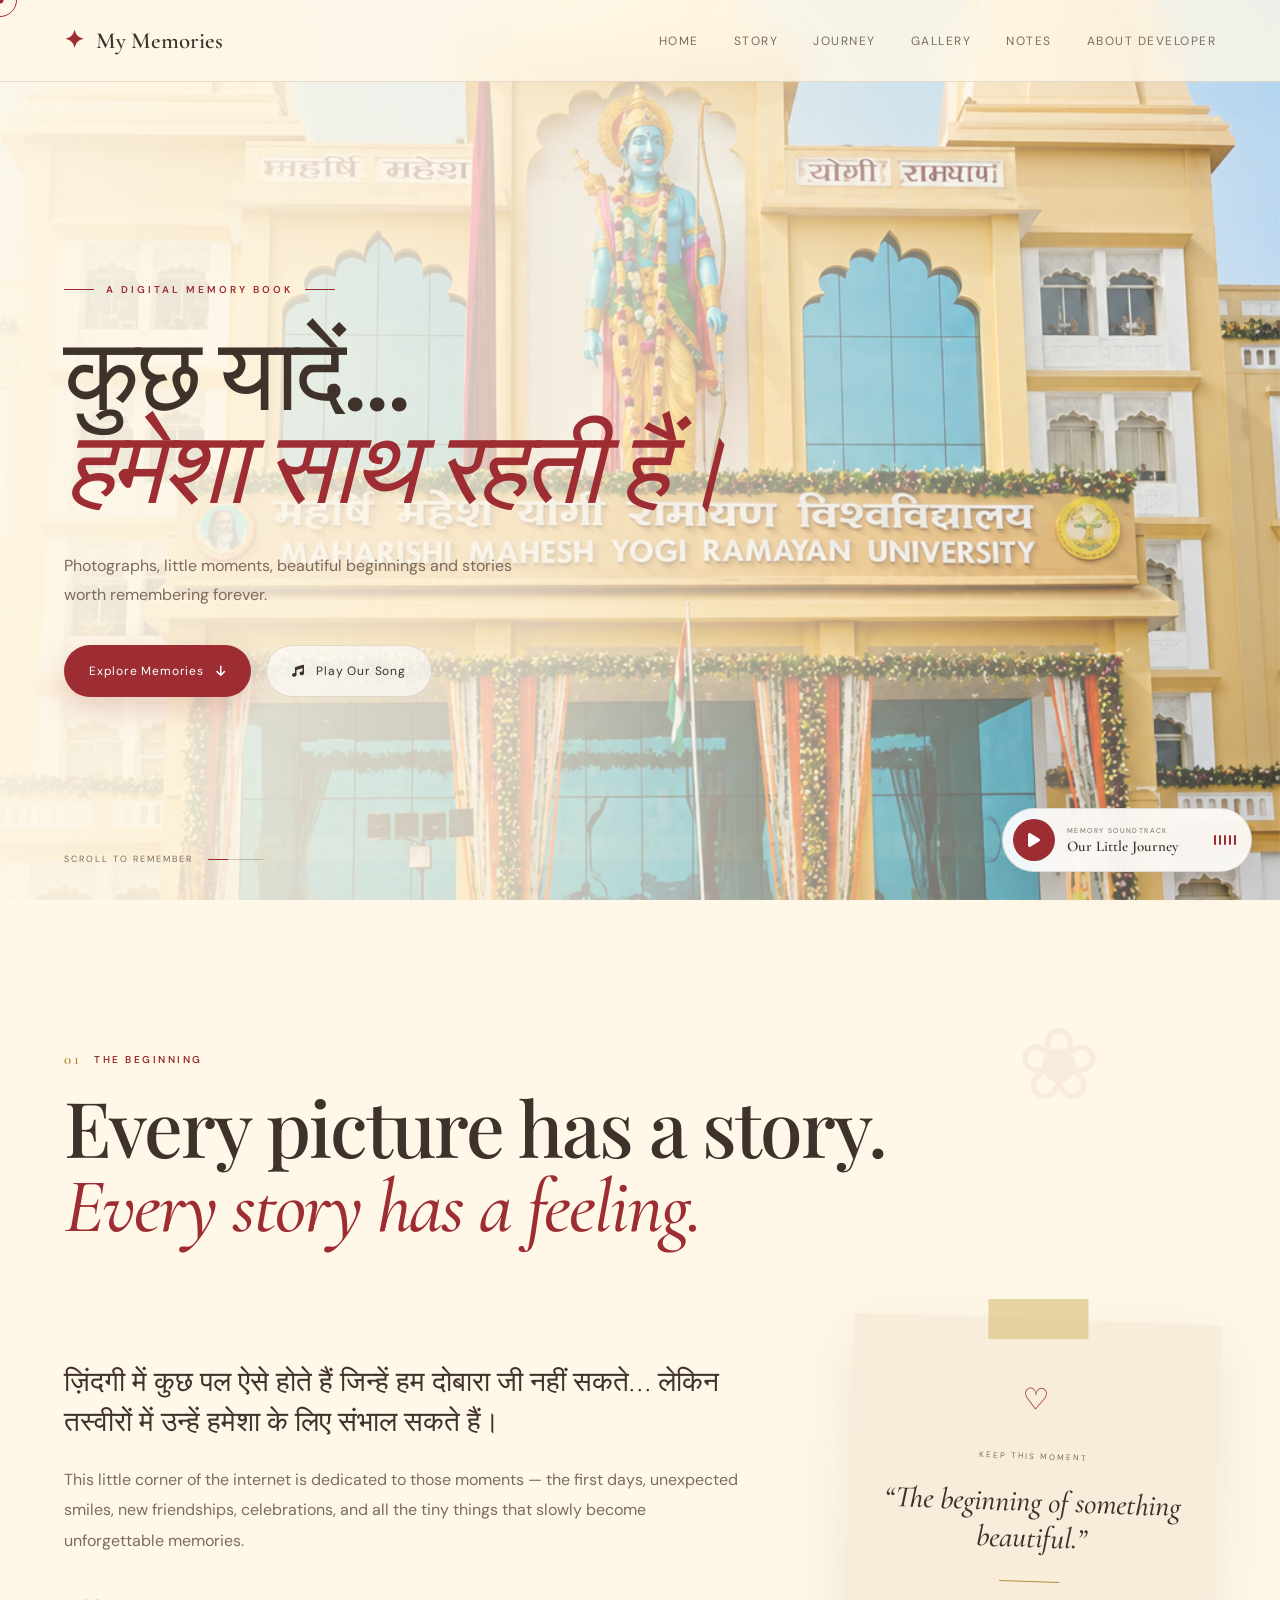
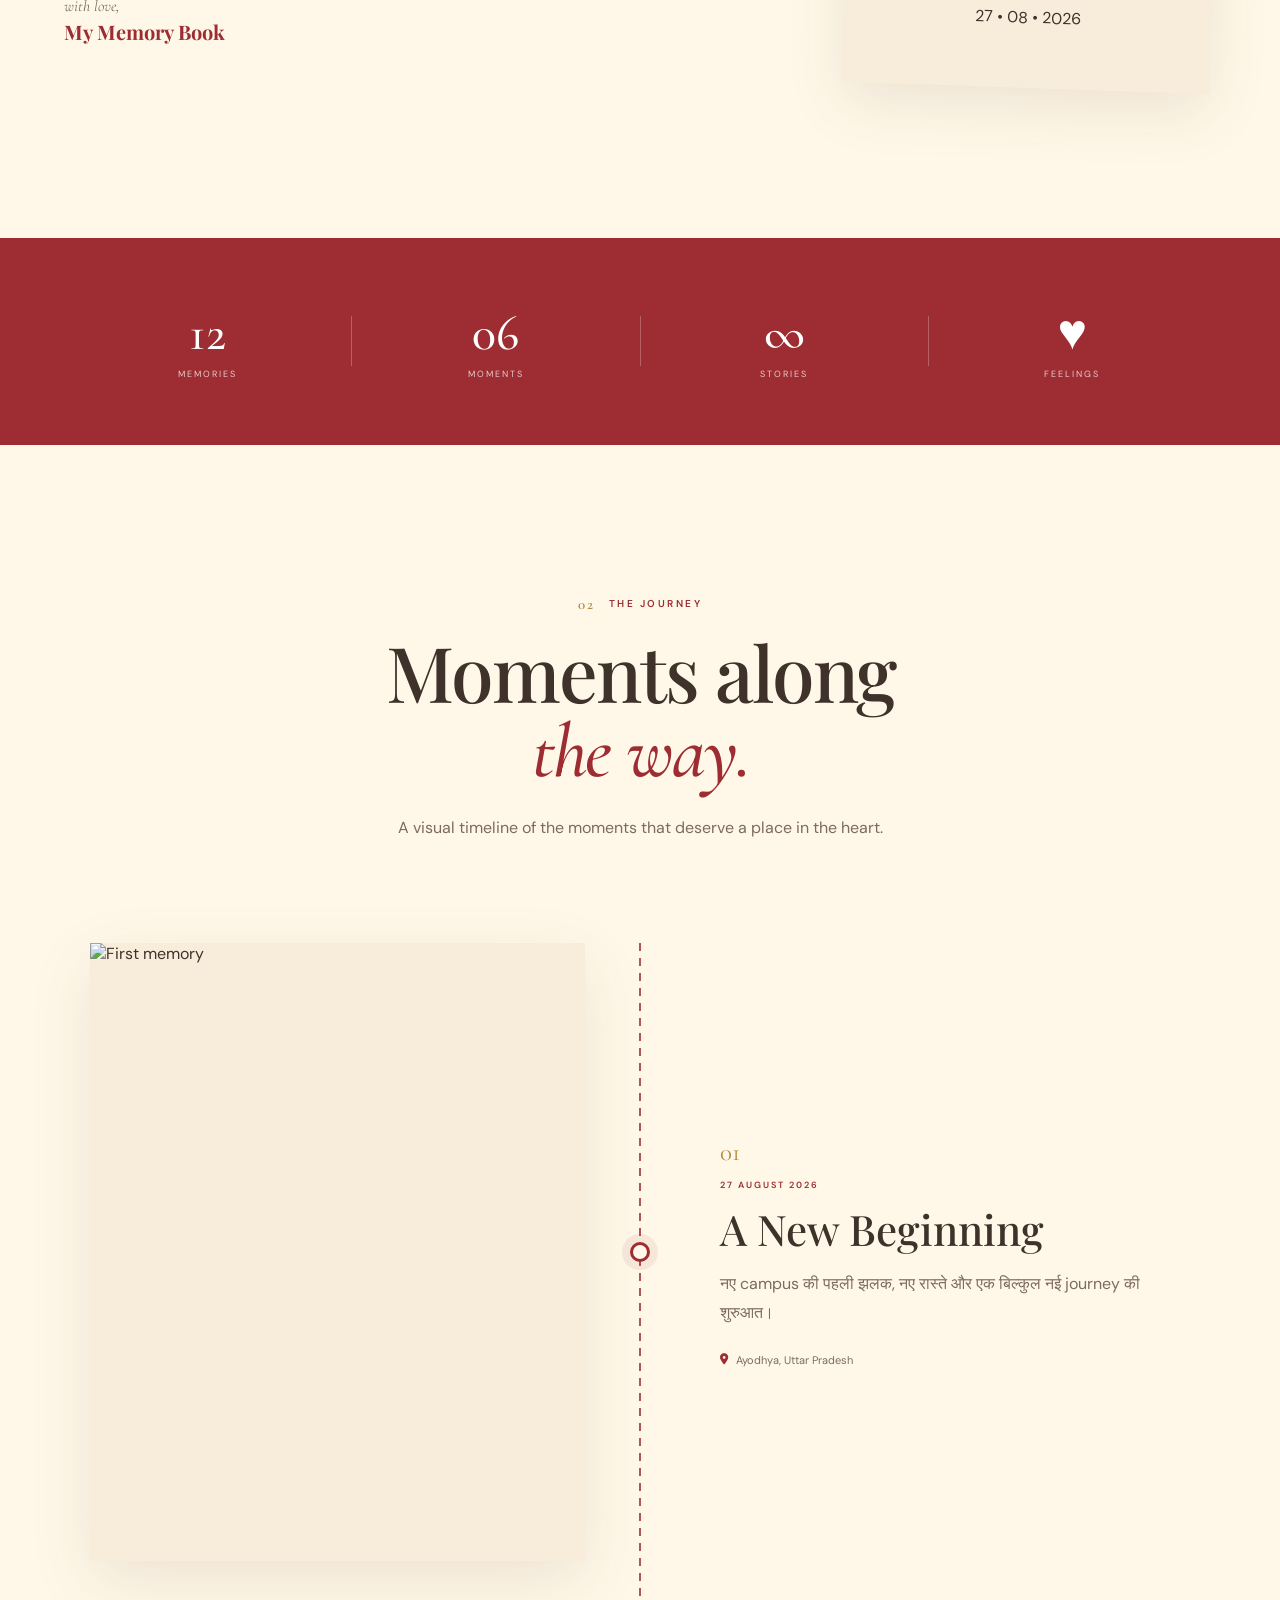
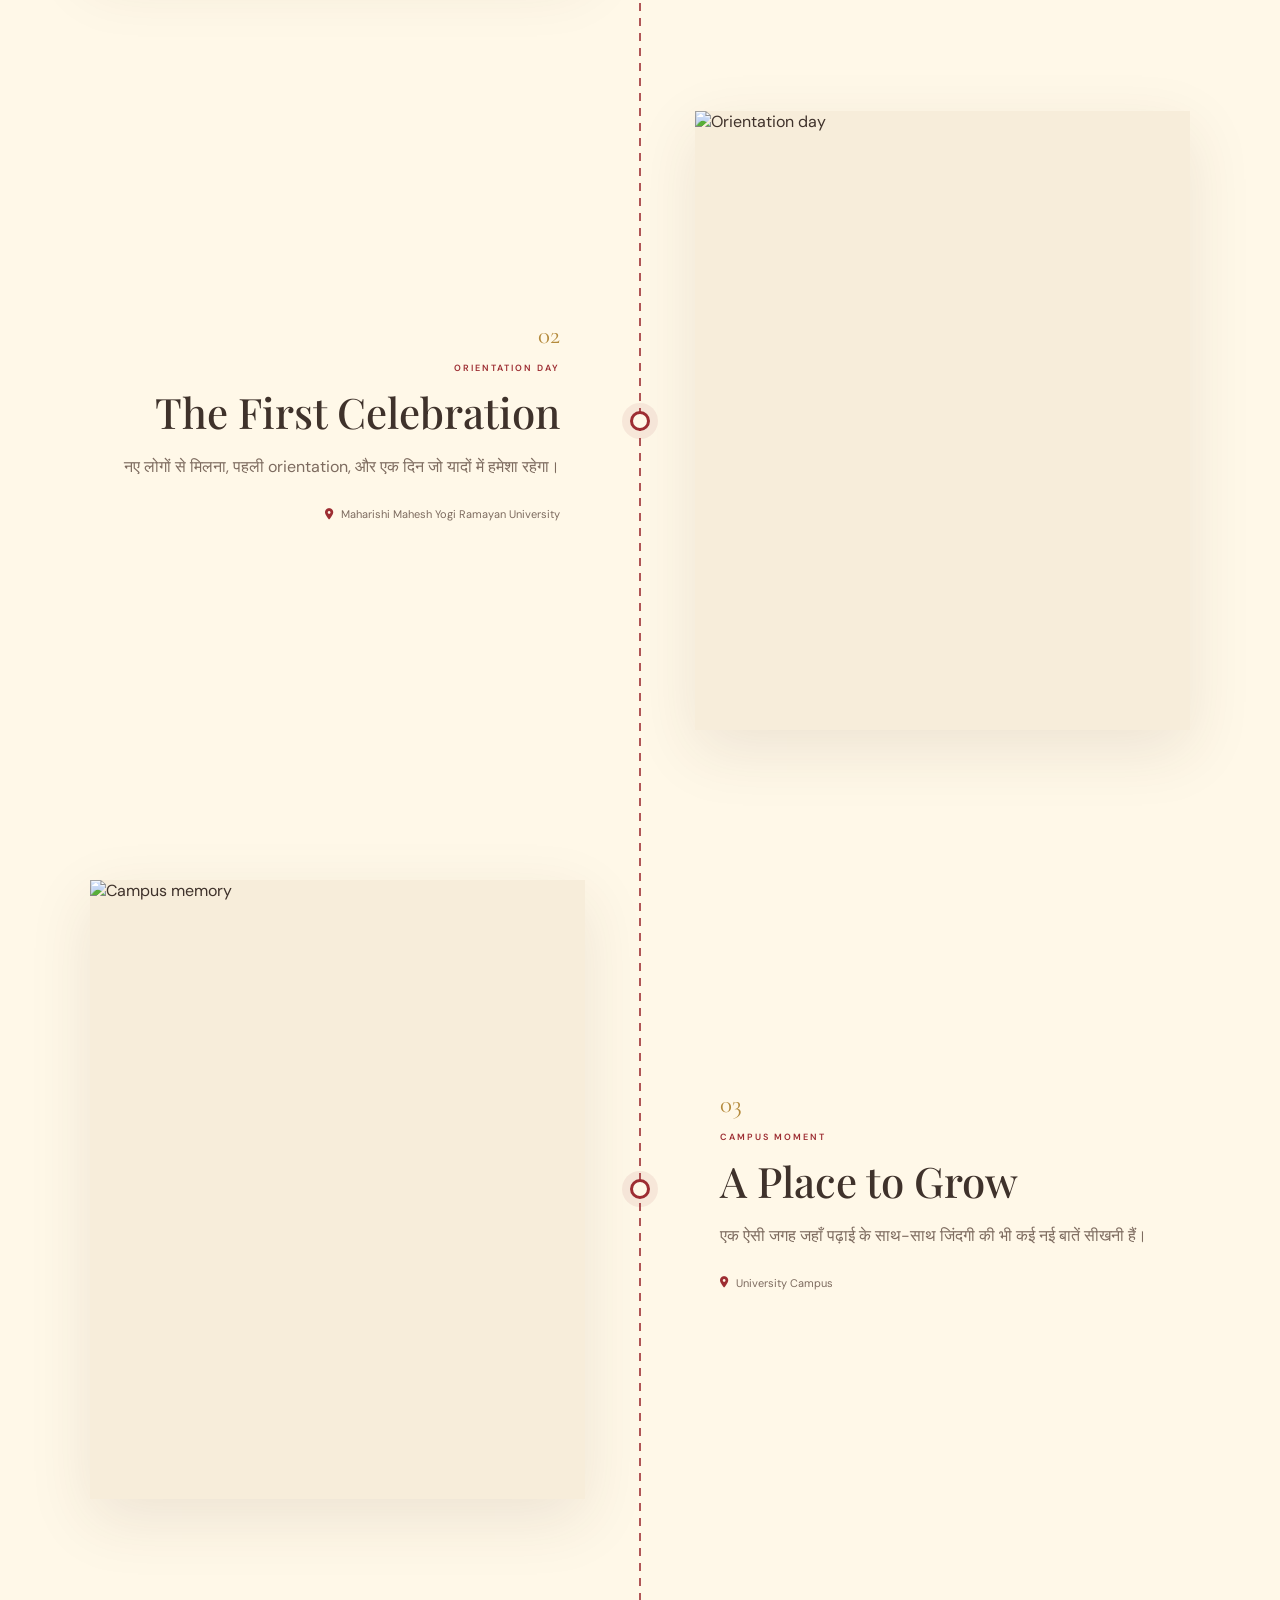
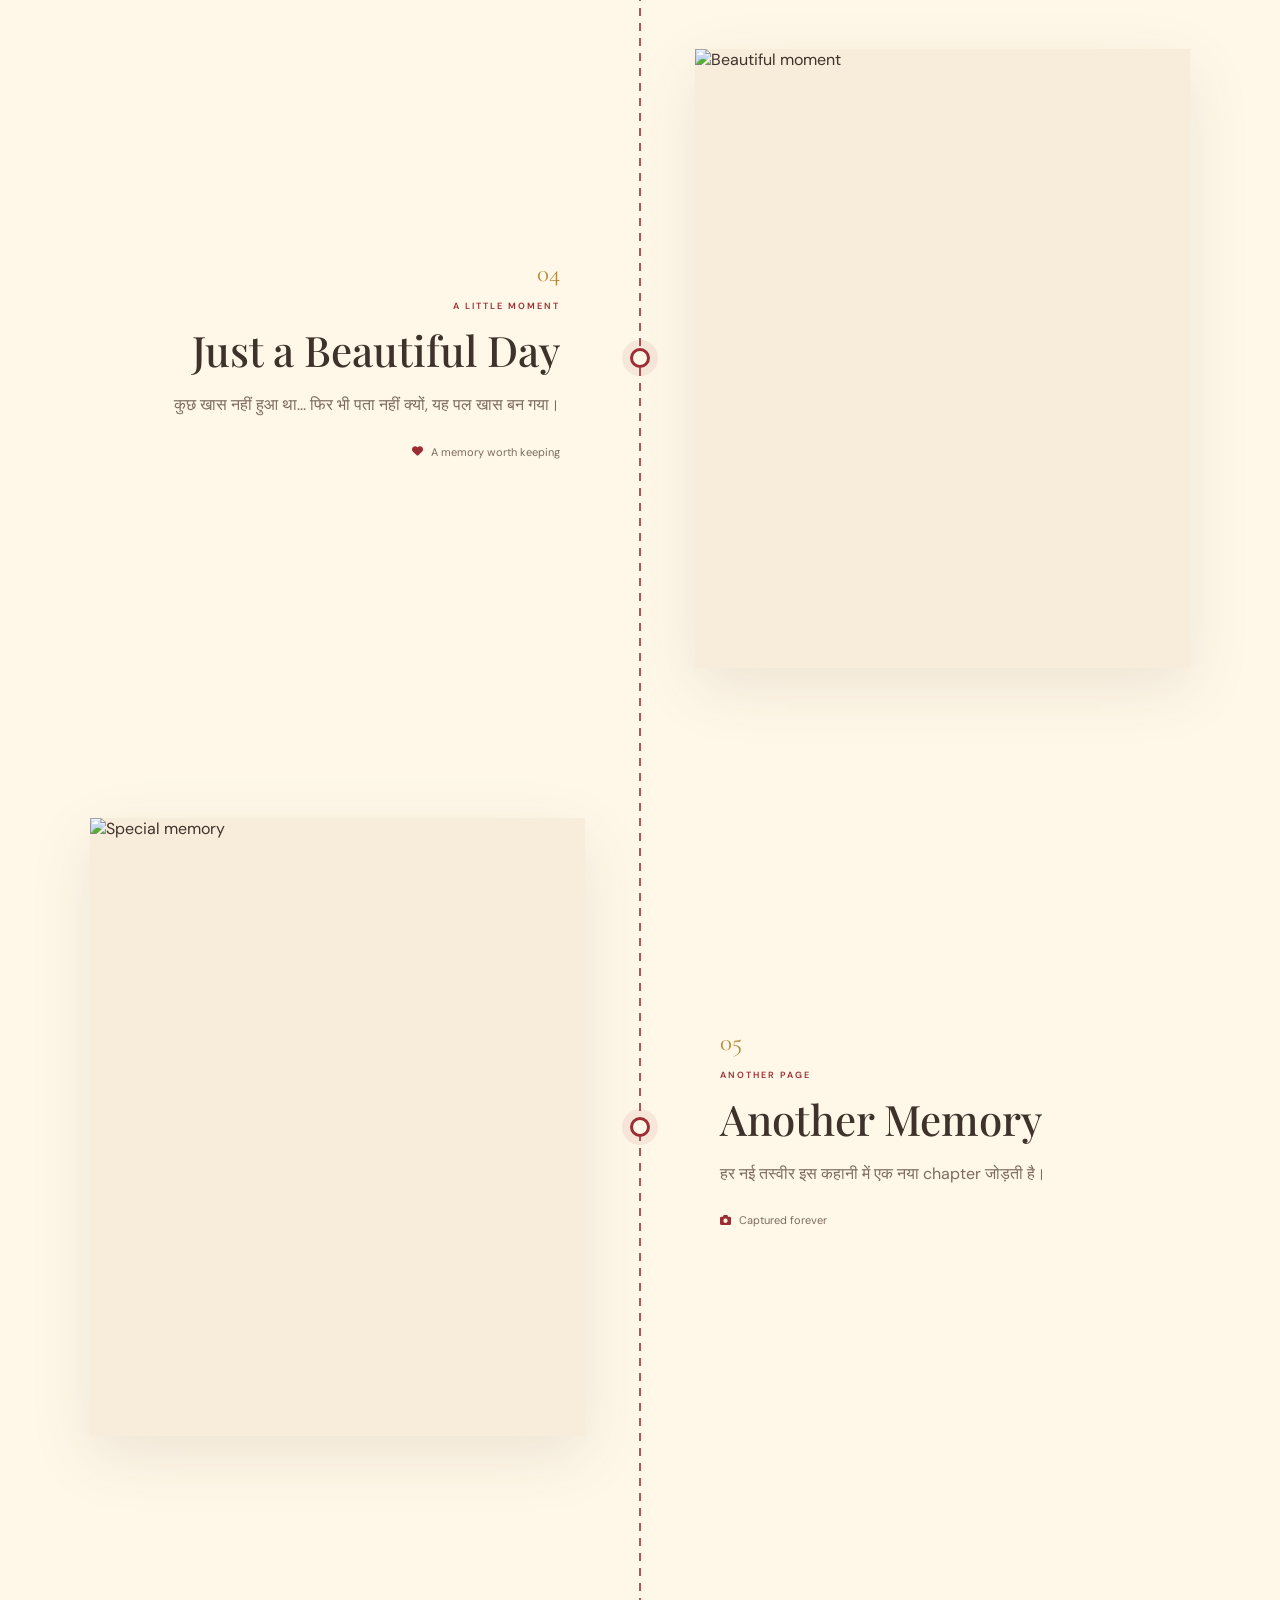
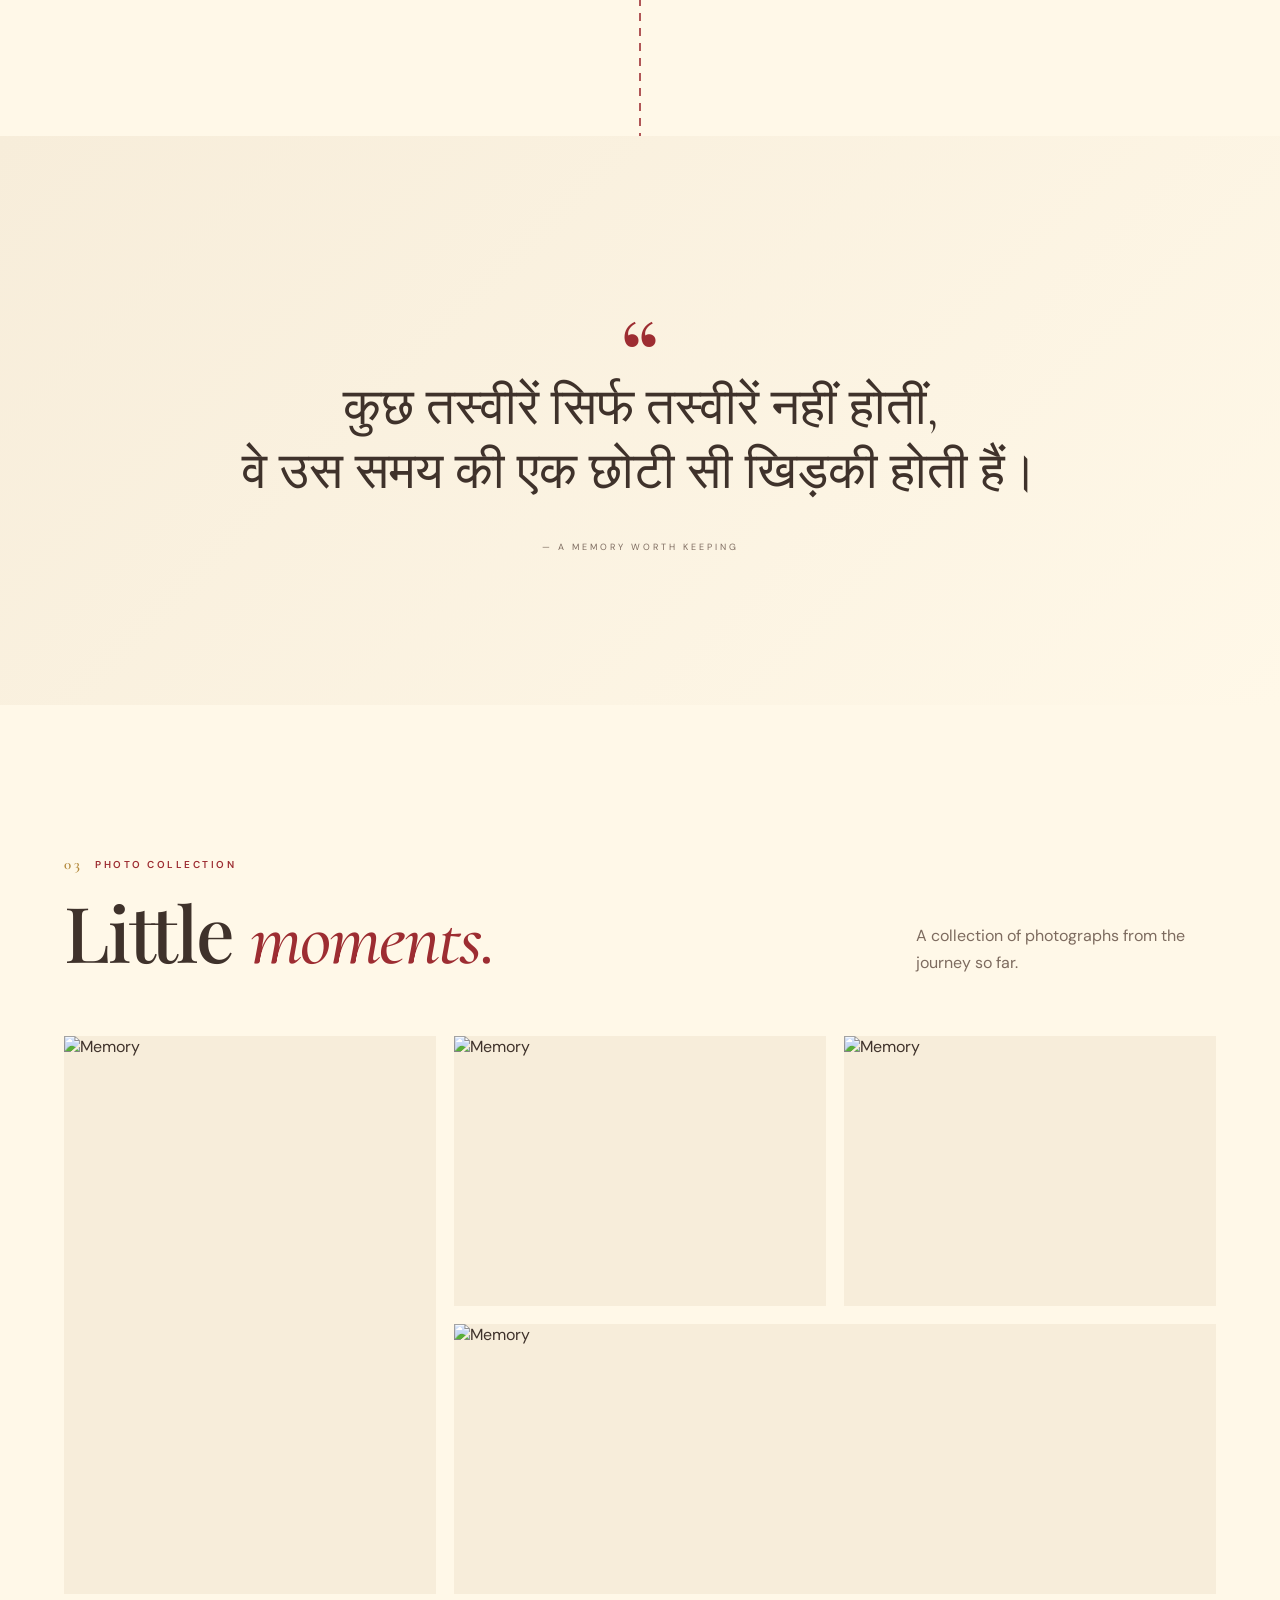
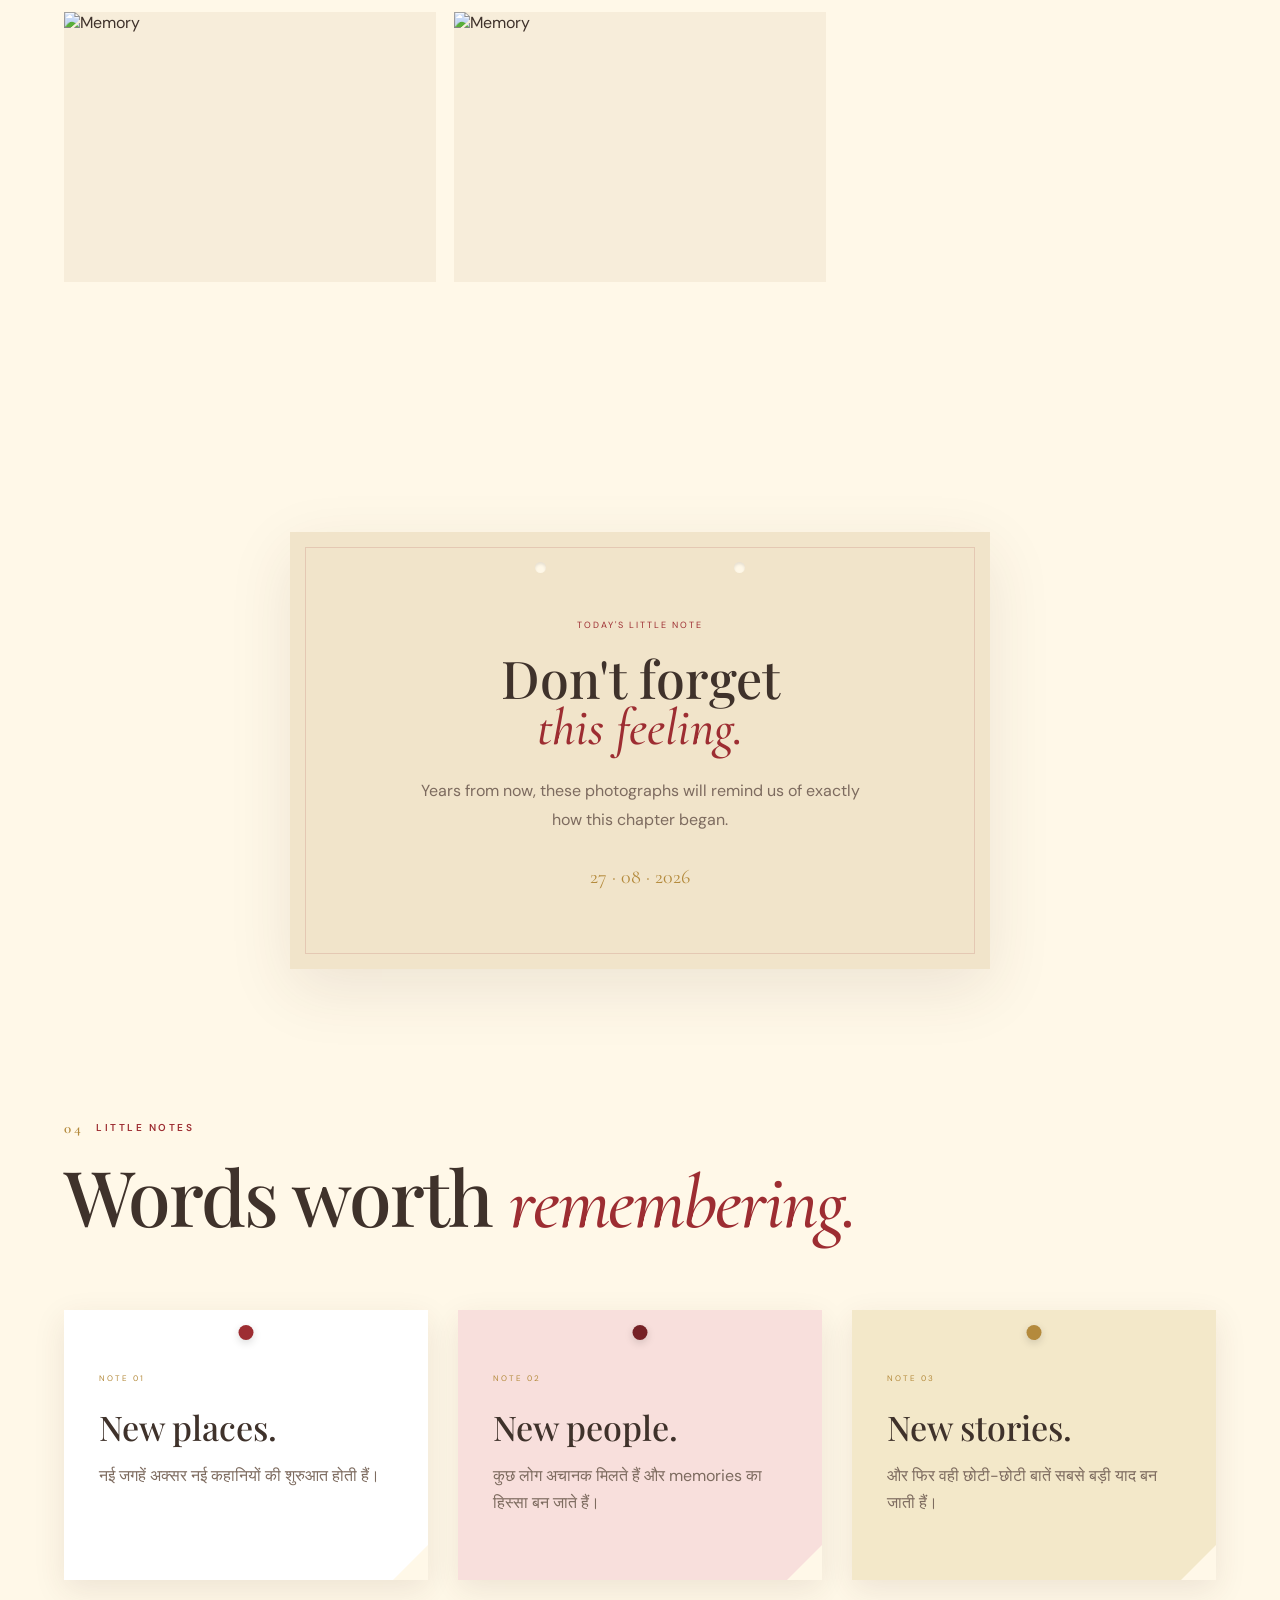
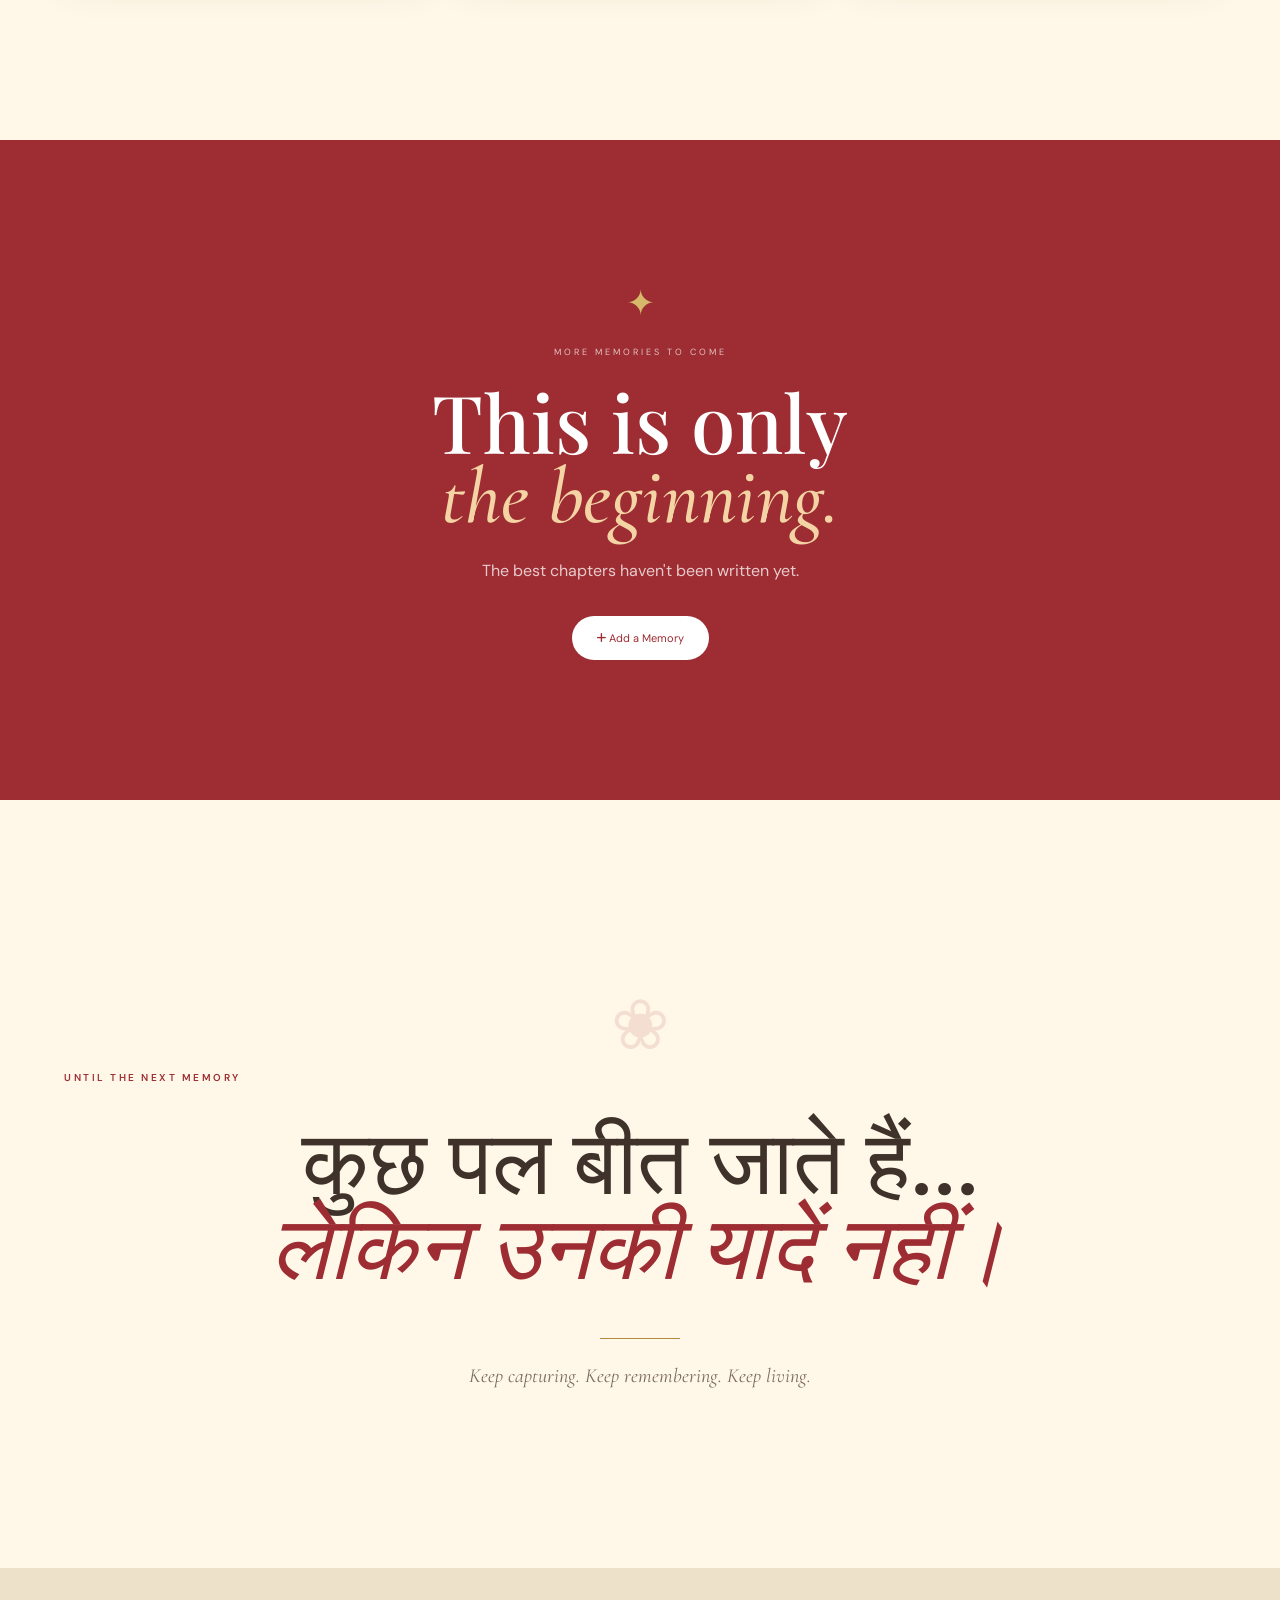
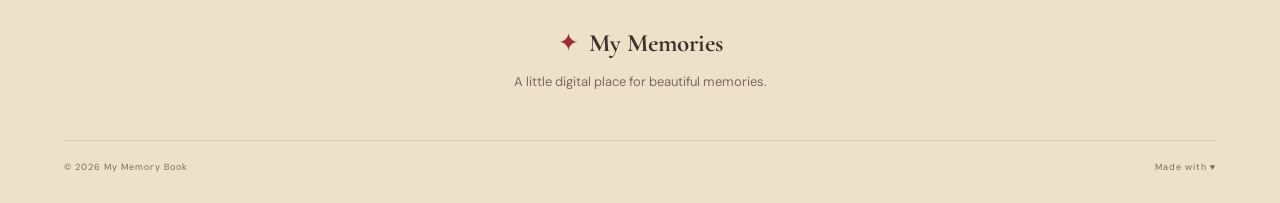
==== index.html @ d5991c83 "Update index.html" ====
<!DOCTYPE html>
<html>
<head>

    <!-- =========================================
         BASIC META
    ========================================== -->

    <meta charset="UTF-8">

    <meta
        name="viewport"
        content="width=device-width, initial-scale=1.0, viewport-fit=cover"
    >

    <meta
        name="theme-color"
        content="#fff8e8"
    >

    <meta
        name="color-scheme"
        content="light"
    >

    <meta
        name="description"
        content="Horizon-2026 MMRYV — A beautiful digital collection of college memories, moments, photographs and unforgettable beginnings."
    >

    <meta
        name="keywords"
        content="Horizon-2026, MMRYV, MMYRV, College Memories, Orientation 2026, College Life, Memories, MMRYV Memories"
    >

    <meta
        name="author"
        content="Horizon-2026 MMRYV"
    >

    <meta
        name="robots"
        content="index, follow"
    >

    <meta
        name="language"
        content="English"
    >

    <meta
        name="format-detection"
        content="telephone=no"
    >


    <!-- =========================================
         WEBSITE TITLE
    ========================================== -->

    <title>Horizon-2026 MMRYV — Our Memories</title>


    <!-- =========================================
         FAVICON / WEBSITE ICON
         Only ONE icon is being used
    ========================================== -->

    <link
        rel="icon"
        type="image/png"
        href="assets/icon.png"
    >

    <link
        rel="apple-touch-icon"
        href="assets/icon.png"
    >


    <!-- =========================================
         PWA
    ========================================== -->

    <link
        rel="manifest"
        href="manifest.json"
    >

    <meta
        name="mobile-web-app-capable"
        content="yes"
    >

    <meta
        name="apple-mobile-web-app-capable"
        content="yes"
    >

    <meta
        name="apple-mobile-web-app-title"
        content="Horizon-2026"
    >

    <meta
        name="apple-mobile-web-app-status-bar-style"
        content="default"
    >


    <!-- =========================================
         MICROSOFT / WINDOWS
    ========================================== -->

    <meta
        name="msapplication-TileColor"
        content="#fff8e8"
    >

    <meta
        name="msapplication-TileImage"
        content="assets/icon.png"
    >


    <!-- =========================================
         OPEN GRAPH
         WhatsApp / Facebook / LinkedIn Preview
    ========================================== -->

    <meta
        property="og:type"
        content="website"
    >

    <meta
        property="og:title"
        content="Horizon-2026 MMRYV — Our Memories"
    >

    <meta
        property="og:description"
        content="A beautiful digital collection of our college memories, special moments and unforgettable beginnings."
    >

    <meta
        property="og:image"
        content="assets/hero.jpg"
    >

    <meta
        property="og:site_name"
        content="Horizon-2026 MMRYV"
    >

    <meta
        property="og:locale"
        content="en_IN"
    >


    <!-- =========================================
         X / TWITTER CARD
    ========================================== -->

    <meta
        name="twitter:card"
        content="summary_large_image"
    >

    <meta
        name="twitter:title"
        content="Horizon-2026 MMRYV — Our Memories"
    >

    <meta
        name="twitter:description"
        content="A beautiful collection of college memories, photographs and unforgettable moments."
    >

    <meta
        name="twitter:image"
        content="assets/hero.jpg"
    >


    <!-- =========================================
         GOOGLE FONTS
    ========================================== -->

    <link
        rel="preconnect"
        href="https://fonts.googleapis.com"
    >

    <link
        rel="preconnect"
        href="https://fonts.gstatic.com"
        crossorigin
    >

    <link
        href="https://fonts.googleapis.com/css2?family=Cormorant+Garamond:wght@400;500;600;700&family=DM+Sans:wght@400;500;600;700&family=Playfair+Display:ital,wght@400;500;600;700&display=swap"
        rel="stylesheet"
    >


    <!-- =========================================
         FONT AWESOME ICONS
    ========================================== -->

    <link
        rel="stylesheet"
        href="https://cdnjs.cloudflare.com/ajax/libs/font-awesome/6.5.2/css/all.min.css"
    >


    <!-- =========================================
         MAIN CSS
    ========================================== -->

    <link
        rel="stylesheet"
        href="style.css"
    >

</head>
<body>


    <!-- =========================================
         PRELOADER
    ========================================== -->

    <div
        class="preloader"
        id="preloader"
    >

        <div class="preloader-inner">

            <div class="loader-ring"></div>

            <div class="loader-star">
                ✦
            </div>

            <p>
                Opening your memories...
            </p>

        </div>

    </div>



    <!-- =========================================
         CUSTOM CURSOR
    ========================================== -->

    <div
        class="cursor-dot"
        id="cursorDot"
    ></div>

    <div
        class="cursor-ring"
        id="cursorRing"
    ></div>



    <!-- =========================================
         BACKGROUND DECORATIONS
    ========================================== -->

    <div class="floating-decoration decoration-one">
        ✦
    </div>

    <div class="floating-decoration decoration-two">
        ❀
    </div>

    <div class="floating-decoration decoration-three">
        ✧
    </div>



    <!-- =========================================
         NAVIGATION
    ========================================== -->

    <header class="navbar">

        <a
            href="#home"
            class="brand"
        >

            <span class="brand-symbol">
                ✦
            </span>

            <span>
                My Memories
            </span>

        </a>


        <nav class="nav-links">

            <a href="#home">
                Home
            </a>

            <a href="#story">
                Story
            </a>

            <a href="#journey">
                Journey
            </a>

            <a href="#gallery">
                Gallery
            </a>

            <a href="#notes">
                Notes
            </a>

            <a href="https://aryan0boss.srcnexus.app/aryantech/" target="_blank">
                About Developer
                </a>

        </nav>


        <button
            class="mobile-menu-btn"
            id="mobileMenuBtn"
            aria-label="Open menu"
        >

            <span></span>
            <span></span>
            <span></span>

        </button>

    </header>



    <!-- =========================================
         MOBILE MENU
    ========================================== -->

    <div
        class="mobile-menu"
        id="mobileMenu"
    >

        <a href="#home">
            Home
        </a>

        <a href="#story">
            Story
        </a>

        <a href="#journey">
            Journey
        </a>

        <a href="#gallery">
            Gallery
        </a>

        <a href="#notes">
            Notes
        </a>

        <a href="https://aryan0boss.srcnexus.app/aryantech/" target="_blank">
                About Developer
        </a>

    </div>



    <!-- =========================================
         MUSIC PLAYER
    ========================================== -->

    <audio
        id="memorySong"
        src="assets/song.mp3"
        loop
    ></audio>


    <div
        class="music-player"
        id="musicPlayer"
    >

        <button
            class="music-toggle"
            id="musicToggle"
            aria-label="Play music"
        >

            <i class="fa-solid fa-play"></i>

        </button>


        <div class="music-info">

            <span class="music-small">
                MEMORY SOUNDTRACK
            </span>

            <span
                class="music-title"
                id="musicTitle"
            >
                Our Little Journey
            </span>

        </div>


        <div class="music-wave">

            <span></span>
            <span></span>
            <span></span>
            <span></span>
            <span></span>

        </div>

    </div>



    <!-- =========================================
         HERO
    ========================================== -->

    <main>

        <section
            class="hero"
            id="home"
        >

            <div class="hero-image-wrap">

                <img
                    src="assets/hero.jpg"
                    alt="Beautiful memory"
                    class="hero-image"
                >

            </div>


            <div class="hero-overlay"></div>


            <div class="hero-content">

                <div class="hero-mini-label">

                    <span></span>

                    A DIGITAL MEMORY BOOK

                    <span></span>

                </div>


                <h1>

                    कुछ यादें...

                    <br>

                    <em>
                        हमेशा साथ रहती हैं।
                    </em>

                </h1>


                <p class="hero-description">

                    Photographs, little moments,
                    beautiful beginnings and stories
                    worth remembering forever.

                </p>


                <div class="hero-actions">

                    <a
                        href="#journey"
                        class="primary-btn"
                    >

                        Explore Memories

                        <i class="fa-solid fa-arrow-down"></i>

                    </a>


                    <button
                        class="outline-btn"
                        id="heroMusicBtn"
                    >

                        <i class="fa-solid fa-music"></i>

                        Play Our Song

                    </button>

                </div>

            </div>


            <div class="hero-bottom">

                <span>
                    SCROLL TO REMEMBER
                </span>

                <div class="scroll-indicator">

                    <span></span>

                </div>

            </div>


            <div class="hero-date">

                <span>
                    EST.
                </span>

                <strong>
                    2026
                </strong>

            </div>

        </section>



        <!-- =====================================
             INTRO / STORY
        ====================================== -->

        <section
            class="intro section"
            id="story"
        >

            <div class="intro-decoration">
                ❀
            </div>


            <div class="section-label">

                <span>
                    01
                </span>

                THE BEGINNING

            </div>


            <h2 class="big-heading">

                Every picture has a story.

                <br>

                <em>
                    Every story has a feeling.
                </em>

            </h2>


            <div class="intro-grid">

                <div class="intro-text">

                    <p class="large-text">

                        ज़िंदगी में कुछ पल ऐसे होते हैं
                        जिन्हें हम दोबारा जी नहीं सकते...

                        लेकिन तस्वीरों में उन्हें
                        हमेशा के लिए संभाल सकते हैं।

                    </p>


                    <p>

                        This little corner of the internet
                        is dedicated to those moments —
                        the first days, unexpected smiles,
                        new friendships, celebrations,
                        and all the tiny things that
                        slowly become unforgettable memories.

                    </p>


                    <div class="signature">

                        <span>
                            with love,
                        </span>

                        <strong>
                            My Memory Book
                        </strong>

                    </div>

                </div>


                <div class="intro-card">

                    <div class="card-tape"></div>


                    <div class="card-icon">
                        ♡
                    </div>


                    <span class="card-label">
                        KEEP THIS MOMENT
                    </span>


                    <h3>
                        “The beginning
                        of something beautiful.”
                    </h3>


                    <div class="card-line"></div>


                    <span>
                        27 • 08 • 2026
                    </span>

                </div>

            </div>

        </section>



        <!-- =====================================
             MEMORY STATS
        ====================================== -->

        <section class="stats-section">

            <div class="stats-inner">

                <div class="stat">

                    <strong
                        data-count="12"
                        class="counter"
                    >
                        0
                    </strong>

                    <span>
                        MEMORIES
                    </span>

                </div>


                <div class="stat-divider"></div>


                <div class="stat">

                    <strong
                        data-count="06"
                        class="counter"
                    >
                        0
                    </strong>

                    <span>
                        MOMENTS
                    </span>

                </div>


                <div class="stat-divider"></div>


                <div class="stat">

                    <strong>
                        ∞
                    </strong>

                    <span>
                        STORIES
                    </span>

                </div>


                <div class="stat-divider"></div>


                <div class="stat">

                    <strong>
                        ♥
                    </strong>

                    <span>
                        FEELINGS
                    </span>

                </div>

            </div>

        </section>



        <!-- =====================================
             JOURNEY HEADER
        ====================================== -->

        <section
            class="journey-header section"
        >

            <div class="section-label">

                <span>
                    02
                </span>

                THE JOURNEY

            </div>


            <h2 class="big-heading">

                Moments along

                <br>

                <em>
                    the way.
                </em>

            </h2>


            <p class="section-description">

                A visual timeline of the moments
                that deserve a place in the heart.

            </p>

        </section>



        <!-- =====================================
             MEMORY JOURNEY
        ====================================== -->

        <section
            class="journey"
            id="journey"
        >

            <div class="thread"></div>


            <!-- MEMORY 01 -->

            <article
                class="memory memory-left"
            >

                <div class="memory-photo">

                    <img
                        src="assets/memory-01.jpg"
                        alt="First memory"
                    >

                    <button
                        class="photo-open"
                        data-image="assets/memory-01.jpg"
                    >

                        <i class="fa-solid fa-expand"></i>

                    </button>

                </div>


                <div class="memory-info">

                    <span class="memory-number">
                        01
                    </span>

                    <span class="memory-date">
                        27 AUGUST 2026
                    </span>


                    <h3>
                        A New Beginning
                    </h3>


                    <p>

                        नए campus की पहली झलक,
                        नए रास्ते और एक बिल्कुल
                        नई journey की शुरुआत।

                    </p>


                    <div class="memory-location">

                        <i class="fa-solid fa-location-dot"></i>

                        Ayodhya, Uttar Pradesh

                    </div>

                </div>

            </article>



            <!-- MEMORY 02 -->

            <article
                class="memory memory-right"
            >

                <div class="memory-info">

                    <span class="memory-number">
                        02
                    </span>

                    <span class="memory-date">
                        ORIENTATION DAY
                    </span>


                    <h3>
                        The First Celebration
                    </h3>


                    <p>

                        नए लोगों से मिलना,
                        पहली orientation,
                        और एक दिन जो यादों में
                        हमेशा रहेगा।

                    </p>


                    <div class="memory-location">

                        <i class="fa-solid fa-location-dot"></i>

                        Maharishi Mahesh Yogi
                        Ramayan University

                    </div>

                </div>


                <div class="memory-photo">

                    <img
                        src="assets/memory-02.jpg"
                        alt="Orientation day"
                    >

                    <button
                        class="photo-open"
                        data-image="assets/memory-02.jpg"
                    >

                        <i class="fa-solid fa-expand"></i>

                    </button>

                </div>

            </article>



            <!-- MEMORY 03 -->

            <article
                class="memory memory-left"
            >

                <div class="memory-photo">

                    <img
                        src="assets/memory-03.jpg"
                        alt="Campus memory"
                    >

                    <button
                        class="photo-open"
                        data-image="assets/memory-03.jpg"
                    >

                        <i class="fa-solid fa-expand"></i>

                    </button>

                </div>


                <div class="memory-info">

                    <span class="memory-number">
                        03
                    </span>

                    <span class="memory-date">
                        CAMPUS MOMENT
                    </span>


                    <h3>
                        A Place to Grow
                    </h3>


                    <p>

                        एक ऐसी जगह जहाँ पढ़ाई के
                        साथ-साथ जिंदगी की भी
                        कई नई बातें सीखनी हैं।

                    </p>


                    <div class="memory-location">

                        <i class="fa-solid fa-location-dot"></i>

                        University Campus

                    </div>

                </div>

            </article>



            <!-- MEMORY 04 -->

            <article
                class="memory memory-right"
            >

                <div class="memory-info">

                    <span class="memory-number">
                        04
                    </span>

                    <span class="memory-date">
                        A LITTLE MOMENT
                    </span>


                    <h3>
                        Just a Beautiful Day
                    </h3>


                    <p>

                        कुछ खास नहीं हुआ था...
                        फिर भी पता नहीं क्यों,
                        यह पल खास बन गया।

                    </p>


                    <div class="memory-location">

                        <i class="fa-solid fa-heart"></i>

                        A memory worth keeping

                    </div>

                </div>


                <div class="memory-photo">

                    <img
                        src="assets/memory-04.jpg"
                        alt="Beautiful moment"
                    >

                    <button
                        class="photo-open"
                        data-image="assets/memory-04.jpg"
                    >

                        <i class="fa-solid fa-expand"></i>

                    </button>

                </div>

            </article>



            <!-- MEMORY 05 -->

            <article
                class="memory memory-left"
            >

                <div class="memory-photo">

                    <img
                        src="assets/memory-05.jpg"
                        alt="Special memory"
                    >

                    <button
                        class="photo-open"
                        data-image="assets/memory-05.jpg"
                    >

                        <i class="fa-solid fa-expand"></i>

                    </button>

                </div>


                <div class="memory-info">

                    <span class="memory-number">
                        05
                    </span>

                    <span class="memory-date">
                        ANOTHER PAGE
                    </span>


                    <h3>
                        Another Memory
                    </h3>


                    <p>

                        हर नई तस्वीर इस कहानी में
                        एक नया chapter जोड़ती है।

                    </p>


                    <div class="memory-location">

                        <i class="fa-solid fa-camera"></i>

                        Captured forever

                    </div>

                </div>

            </article>

        </section>



        <!-- =====================================
             QUOTE
        ====================================== -->

        <section class="quote-section">

            <div class="quote-mark">
                “
            </div>


            <blockquote>

                कुछ तस्वीरें सिर्फ तस्वीरें नहीं होतीं,
                <br>
                वे उस समय की एक छोटी सी खिड़की होती हैं।

            </blockquote>


            <span>
                — A MEMORY WORTH KEEPING
            </span>

        </section>



        <!-- =====================================
             GALLERY
        ====================================== -->

        <section
            class="gallery-section section"
            id="gallery"
        >

            <div class="gallery-top">

                <div>

                    <div class="section-label">

                        <span>
                            03
                        </span>

                        PHOTO COLLECTION

                    </div>


                    <h2 class="big-heading">

                        Little

                        <em>
                            moments.
                        </em>

                    </h2>

                </div>


                <p>

                    A collection of photographs
                    from the journey so far.

                </p>

            </div>


            <div class="gallery">

                <div class="gallery-item gallery-large">

                    <img
                        src="assets/memory-01.jpg"
                        alt="Memory"
                    >

                    <div class="gallery-caption">
                        <span>01</span>
                        <strong>New Beginnings</strong>
                    </div>

                </div>


                <div class="gallery-item">

                    <img
                        src="assets/memory-02.jpg"
                        alt="Memory"
                    >

                    <div class="gallery-caption">
                        <span>02</span>
                        <strong>Orientation</strong>
                    </div>

                </div>


                <div class="gallery-item">

                    <img
                        src="assets/memory-03.jpg"
                        alt="Memory"
                    >

                    <div class="gallery-caption">
                        <span>03</span>
                        <strong>Campus</strong>
                    </div>

                </div>


                <div class="gallery-item gallery-wide">

                    <img
                        src="assets/memory-04.jpg"
                        alt="Memory"
                    >

                    <div class="gallery-caption">
                        <span>04</span>
                        <strong>Little Moments</strong>
                    </div>

                </div>


                <div class="gallery-item">

                    <img
                        src="assets/memory-05.jpg"
                        alt="Memory"
                    >

                    <div class="gallery-caption">
                        <span>05</span>
                        <strong>Another Chapter</strong>
                    </div>

                </div>


                <div class="gallery-item">

                    <img
                        src="assets/memory-06.jpg"
                        alt="Memory"
                    >

                    <div class="gallery-caption">
                        <span>06</span>
                        <strong>Keep Smiling</strong>
                    </div>

                </div>

            </div>

        </section>



        <!-- =====================================
             MEMORY CARD
        ====================================== -->

        <section class="memory-card-section">

            <div class="paper-card">

                <div class="paper-hole hole-one"></div>
                <div class="paper-hole hole-two"></div>


                <span class="paper-small">
                    TODAY'S LITTLE NOTE
                </span>


                <h2>
                    Don't forget
                    <em>this feeling.</em>
                </h2>


                <p>

                    Years from now, these photographs
                    will remind us of exactly how
                    this chapter began.

                </p>


                <div class="paper-date">

                    27 · 08 · 2026

                </div>

            </div>

        </section>



        <!-- =====================================
             NOTES
        ====================================== -->

        <section
            class="notes-section section"
            id="notes"
        >

            <div class="section-label">

                <span>
                    04
                </span>

                LITTLE NOTES

            </div>


            <h2 class="big-heading">

                Words worth

                <em>
                    remembering.
                </em>

            </h2>


            <div class="notes-grid">

                <div class="note">

                    <div class="note-pin"></div>

                    <span>
                        NOTE 01
                    </span>

                    <h3>
                        New places.
                    </h3>

                    <p>
                        नई जगहें अक्सर
                        नई कहानियों की शुरुआत होती हैं।
                    </p>

                </div>


                <div class="note note-red">

                    <div class="note-pin"></div>

                    <span>
                        NOTE 02
                    </span>

                    <h3>
                        New people.
                    </h3>

                    <p>
                        कुछ लोग अचानक मिलते हैं
                        और memories का हिस्सा बन जाते हैं।
                    </p>

                </div>


                <div class="note note-gold">

                    <div class="note-pin"></div>

                    <span>
                        NOTE 03
                    </span>

                    <h3>
                        New stories.
                    </h3>

                    <p>
                        और फिर वही छोटी-छोटी बातें
                        सबसे बड़ी याद बन जाती हैं।
                    </p>

                </div>

            </div>

        </section>



        <!-- =====================================
             FUTURE MEMORIES
        ====================================== -->

        <section class="future-section">

            <div class="future-inner">

                <div class="future-icon">
                    ✦
                </div>


                <span>
                    MORE MEMORIES TO COME
                </span>


                <h2>
                    This is only
                    <em>the beginning.</em>
                </h2>


                <p>
                    The best chapters haven't
                    been written yet.
                </p>


                <button
                    class="add-memory-btn"
                    id="addMemoryBtn"
                >

                    <i class="fa-solid fa-plus"></i>

                    Add a Memory

                </button>

            </div>

        </section>



        <!-- =====================================
             FINAL
        ====================================== -->

        <section class="final-section">

            <div class="final-decoration">
                ❀
            </div>


            <span class="section-label">
                UNTIL THE NEXT MEMORY
            </span>


            <h2>

                कुछ पल बीत जाते हैं...

                <br>

                <em>
                    लेकिन उनकी यादें नहीं।
                </em>

            </h2>


            <div class="final-line"></div>


            <p>
                Keep capturing.
                Keep remembering.
                Keep living.
            </p>

        </section>

    </main>



    <!-- =========================================
         FOOTER
    ========================================== -->

    <footer class="footer">

        <div class="footer-brand">

            <span>
                ✦
            </span>

            <strong>
                My Memories
            </strong>

        </div>


        <p>
            A little digital place
            for beautiful memories.
        </p>


        <div class="footer-bottom">

            <span>
                © 2026 My Memory Book
            </span>

            <span>
                Made with ♥
            </span>

        </div>

    </footer>



    <!-- =========================================
         IMAGE LIGHTBOX
    ========================================== -->

    <div
        class="lightbox"
        id="lightbox"
    >

        <button
            class="lightbox-close"
            id="lightboxClose"
        >

            <i class="fa-solid fa-xmark"></i>

        </button>


        <img
            src=""
            alt="Expanded memory"
            id="lightboxImage"
        >

    </div>



    <!-- =========================================
         ADD MEMORY MODAL
    ========================================== -->

    <div
        class="memory-modal"
        id="memoryModal"
    >

        <div class="modal-box">

            <button
                class="modal-close"
                id="modalClose"
            >

                <i class="fa-solid fa-xmark"></i>

            </button>


            <span class="section-label">
                NEW MEMORY
            </span>


            <h2>
                Add a little
                <em>moment.</em>
            </h2>


            <form id="memoryForm">

                <label>
                    Memory title
                </label>

                <input
                    type="text"
                    id="memoryTitle"
                    placeholder="e.g. First day at college"
                    required
                >


                <label>
                    Date
                </label>

                <input
                    type="date"
                    id="memoryDate"
                    required
                >


                <label>
                    Your note
                </label>

                <textarea
                    id="memoryText"
                    rows="4"
                    placeholder="Write something about this moment..."
                    required
                ></textarea>


                <button
                    type="submit"
                    class="save-memory"
                >

                    Save Memory
                    <i class="fa-solid fa-heart"></i>

                </button>

            </form>

        </div>

    </div>



    <!-- =========================================
         BACK TO TOP
    ========================================== -->

    <button
        class="back-top"
        id="backTop"
    >

        <i class="fa-solid fa-arrow-up"></i>

    </button>



    <!-- =========================================
         JAVASCRIPT
    ========================================== -->

    <script src="script.js"></script>

</body>

</html>
---- style.css ----
/* =================================================
   ROOT
================================================= */

:root {

    --cream: #fff8e8;
    --cream-light: #fffdf6;
    --paper: #f7edda;

    --peach: #f5d8c8;
    --peach-light: #fbe9dc;

    --red: #9d2d32;
    --red-dark: #762126;
    --red-light: #c45d5d;

    --gold: #b48a3c;
    --gold-light: #d7b86a;

    --brown: #49372d;
    --text: #3f322b;
    --muted: #7d6b5f;

    --white: #ffffff;

    --border: rgba(95, 61, 44, 0.15);

    --shadow:
        0 20px 60px rgba(80, 48, 35, 0.10);

    --shadow-small:
        0 10px 30px rgba(80, 48, 35, 0.10);

    --serif:
        "Cormorant Garamond",
        Georgia,
        serif;

    --display:
        "Playfair Display",
        Georgia,
        serif;

    --sans:
        "DM Sans",
        sans-serif;

}


/* =================================================
   RESET
================================================= */

* {

    margin: 0;
    padding: 0;

    box-sizing: border-box;

}


html {

    scroll-behavior: smooth;

}


body {

    background: var(--cream);

    color: var(--text);

    font-family: var(--sans);

    overflow-x: hidden;

}


body.modal-open {

    overflow: hidden;

}


img {

    display: block;

    width: 100%;

}


button,
input,
textarea {

    font: inherit;

}


button {

    border: none;

    cursor: pointer;

}


a {

    color: inherit;

    text-decoration: none;

}


/* =================================================
   GRAIN / PAPER TEXTURE
================================================= */

body::before {

    content: "";

    position: fixed;

    inset: 0;

    pointer-events: none;

    z-index: 999;

    opacity: 0.18;

    background-image:
        radial-gradient(
            rgba(80, 50, 30, 0.12) 0.6px,
            transparent 0.6px
        );

    background-size: 7px 7px;

}


/* =================================================
   PRELOADER
================================================= */

.preloader {

    position: fixed;

    inset: 0;

    z-index: 9999;

    background: var(--cream);

    display: flex;

    align-items: center;

    justify-content: center;

    transition:
        opacity 0.7s ease,
        visibility 0.7s ease;

}


.preloader.hide {

    opacity: 0;

    visibility: hidden;

}


.preloader-inner {

    text-align: center;

}


.loader-ring {

    width: 70px;

    height: 70px;

    border: 1px solid rgba(157,45,50,0.2);

    border-top-color: var(--red);

    border-radius: 50%;

    animation:
        loaderSpin 1.2s linear infinite;

    margin: auto;

}


.loader-star {

    color: var(--red);

    font-size: 22px;

    margin-top: -47px;

    margin-bottom: 30px;

}


.preloader p {

    font-family: var(--serif);

    font-size: 18px;

    font-style: italic;

}


@keyframes loaderSpin {

    to {

        transform: rotate(360deg);

    }

}


/* =================================================
   CUSTOM CURSOR
================================================= */

.cursor-dot {

    position: fixed;

    width: 7px;

    height: 7px;

    background: var(--red);

    border-radius: 50%;

    pointer-events: none;

    z-index: 10000;

    transform:
        translate(-50%, -50%);

}


.cursor-ring {

    position: fixed;

    width: 34px;

    height: 34px;

    border: 1px solid var(--red);

    border-radius: 50%;

    pointer-events: none;

    z-index: 9999;

    transform:
        translate(-50%, -50%);

    transition:
        width .25s ease,
        height .25s ease;

}


body.cursor-hover .cursor-ring {

    width: 60px;

    height: 60px;

    background: rgba(157,45,50,0.05);

}


/* =================================================
   DECORATIONS
================================================= */

.floating-decoration {

    position: fixed;

    color: var(--red);

    opacity: 0.14;

    pointer-events: none;

    z-index: 0;

    font-family: var(--serif);

}


.decoration-one {

    top: 25%;

    left: 3%;

    font-size: 35px;

}


.decoration-two {

    top: 65%;

    right: 4%;

    font-size: 45px;

}


.decoration-three {

    bottom: 10%;

    left: 8%;

    font-size: 25px;

}


/* =================================================
   NAVBAR
================================================= */

.navbar {

    position: fixed;

    top: 0;

    left: 0;

    width: 100%;

    height: 82px;

    z-index: 1000;

    padding: 0 5%;

    display: flex;

    align-items: center;

    justify-content: space-between;

    background:
        rgba(255, 248, 232, 0.80);

    backdrop-filter:
        blur(18px);

    border-bottom:
        1px solid var(--border);

}


.brand {

    display: flex;

    align-items: center;

    gap: 12px;

    font-family: var(--serif);

    font-size: 23px;

    font-weight: 600;

}


.brand-symbol {

    color: var(--red);

    font-size: 24px;

}


.nav-links {

    display: flex;

    gap: 35px;

}


.nav-links a {

    position: relative;

    font-size: 12px;

    letter-spacing: 1.5px;

    text-transform: uppercase;

    color: var(--muted);

    transition:
        color .3s ease;

}


.nav-links a::after {

    content: "";

    position: absolute;

    bottom: -7px;

    left: 0;

    width: 0;

    height: 1px;

    background: var(--red);

    transition:
        width .3s ease;

}


.nav-links a:hover {

    color: var(--red);

}


.nav-links a:hover::after {

    width: 100%;

}


.mobile-menu-btn {

    display: none;

    width: 42px;

    height: 42px;

    background: transparent;

}


.mobile-menu-btn span {

    display: block;

    width: 23px;

    height: 1px;

    background: var(--brown);

    margin: 5px auto;

}


/* =================================================
   MOBILE MENU
================================================= */

.mobile-menu {

    position: fixed;

    top: 82px;

    left: 0;

    width: 100%;

    z-index: 999;

    padding: 25px;

    background: var(--cream);

    border-bottom: 1px solid var(--border);

    display: flex;

    flex-direction: column;

    gap: 20px;

    transform: translateY(-150%);

    transition:
        transform .4s ease;

}


.mobile-menu.active {

    transform: translateY(0);

}


.mobile-menu a {

    font-family: var(--serif);

    font-size: 25px;

}


/* =================================================
   MUSIC PLAYER
================================================= */

.music-player {

    position: fixed;

    right: 28px;

    bottom: 28px;

    z-index: 900;

    min-width: 250px;

    padding: 10px 15px 10px 10px;

    display: flex;

    align-items: center;

    gap: 12px;

    background:
        rgba(255,255,255,.90);

    backdrop-filter:
        blur(15px);

    border:
        1px solid var(--border);

    border-radius: 50px;

    box-shadow: var(--shadow-small);

}


.music-toggle {

    width: 42px;

    height: 42px;

    border-radius: 50%;

    background: var(--red);

    color: white;

    display: grid;

    place-items: center;

}


.music-info {

    display: flex;

    flex-direction: column;

    gap: 2px;

}


.music-small {

    font-size: 7px;

    letter-spacing: 1.4px;

    color: var(--muted);

}


.music-title {

    font-family: var(--serif);

    font-size: 15px;

    font-weight: 600;

}


.music-wave {

    margin-left: auto;

    display: flex;

    gap: 3px;

    align-items: center;

}


.music-wave span {

    display: block;

    width: 2px;

    height: 10px;

    background: var(--red);

    border-radius: 3px;

}


.music-player.playing
.music-wave span {

    animation:
        wave .7s ease-in-out infinite alternate;

}


.music-wave span:nth-child(2) {

    animation-delay: .1s;

}


.music-wave span:nth-child(3) {

    animation-delay: .2s;

}


.music-wave span:nth-child(4) {

    animation-delay: .3s;

}


.music-wave span:nth-child(5) {

    animation-delay: .4s;

}


@keyframes wave {

    from {

        height: 6px;

    }

    to {

        height: 20px;

    }

}


/* =================================================
   HERO
================================================= */

.hero {

    min-height: 100vh;

    position: relative;

    overflow: hidden;

    display: flex;

    align-items: center;

    justify-content: center;

}


.hero-image-wrap {

    position: absolute;

    inset: 0;

}


.hero-image {

    height: 100%;

    object-fit: cover;

    object-position: center;

    animation:
        heroZoom 12s ease-out forwards;

}


@keyframes heroZoom {

    from {

        transform: scale(1.08);

    }

    to {

        transform: scale(1);

    }

}


.hero-overlay {

    position: absolute;

    inset: 0;

    background:
        linear-gradient(
            90deg,
            rgba(255,248,232,.95) 0%,
            rgba(255,248,232,.78) 42%,
            rgba(255,248,232,.20) 100%
        );

}


.hero-content {

    position: relative;

    z-index: 2;

    width: min(1200px, 90%);

    padding-top: 80px;

}


.hero-mini-label {

    display: flex;

    align-items: center;

    gap: 12px;

    color: var(--red);

    font-size: 10px;

    letter-spacing: 3px;

    font-weight: 600;

}


.hero-mini-label span {

    width: 30px;

    height: 1px;

    background: var(--red);

}


.hero h1 {

    margin-top: 25px;

    max-width: 850px;

    font-family: var(--display);

    font-size: clamp(55px, 8vw, 105px);

    line-height: .91;

    font-weight: 500;

    letter-spacing: -4px;

}


.hero h1 em {

    color: var(--red);

    font-family: var(--serif);

    font-weight: 500;

}


.hero-description {

    max-width: 480px;

    margin-top: 35px;

    color: var(--muted);

    font-size: 16px;

    line-height: 1.8;

}


.hero-actions {

    margin-top: 35px;

    display: flex;

    align-items: center;

    gap: 15px;

}


.primary-btn,
.outline-btn {

    min-height: 52px;

    padding: 0 25px;

    display: inline-flex;

    align-items: center;

    justify-content: center;

    gap: 12px;

    border-radius: 30px;

    font-size: 12px;

    letter-spacing: .8px;

    transition:
        transform .3s ease,
        box-shadow .3s ease;

}


.primary-btn {

    background: var(--red);

    color: white;

    box-shadow:
        0 10px 30px rgba(157,45,50,.20);

}


.outline-btn {

    background: rgba(255,255,255,.6);

    border: 1px solid var(--border);

    color: var(--text);

}


.primary-btn:hover,
.outline-btn:hover {

    transform: translateY(-4px);

}


.hero-bottom {

    position: absolute;

    bottom: 35px;

    left: 5%;

    z-index: 3;

    display: flex;

    align-items: center;

    gap: 15px;

    color: var(--muted);

    font-size: 9px;

    letter-spacing: 2px;

}


.scroll-indicator {

    width: 55px;

    height: 1px;

    background: rgba(60,40,30,.25);

}


.scroll-indicator span {

    display: block;

    width: 20px;

    height: 1px;

    background: var(--red);

    animation:
        scrollLine 1.5s ease infinite;

}


@keyframes scrollLine {

    0% {

        transform: translateX(0);

    }

    50% {

        transform: translateX(35px);

    }

    100% {

        transform: translateX(0);

    }

}


.hero-date {

    position: absolute;

    right: 5%;

    bottom: 35px;

    z-index: 3;

    display: flex;

    flex-direction: column;

    align-items: flex-end;

}


.hero-date span {

    font-size: 8px;

    letter-spacing: 2px;

    color: var(--muted);

}


.hero-date strong {

    font-family: var(--serif);

    font-size: 28px;

    color: var(--red);

}


/* =================================================
   SECTION
================================================= */

.section {

    width: min(1200px, 90%);

    margin: auto;

}


.section-label {

    display: flex;

    align-items: center;

    gap: 13px;

    color: var(--red);

    font-size: 10px;

    font-weight: 600;

    letter-spacing: 2.5px;

}


.section-label span {

    font-family: var(--serif);

    font-size: 15px;

    color: var(--gold);

}


.big-heading {

    margin-top: 22px;

    font-family: var(--display);

    font-size: clamp(45px, 6vw, 78px);

    line-height: .95;

    font-weight: 500;

    letter-spacing: -2px;

}


.big-heading em {

    color: var(--red);

    font-family: var(--serif);

}


.section-description {

    max-width: 520px;

    margin-top: 25px;

    color: var(--muted);

    line-height: 1.8;

}


/* =================================================
   INTRO
================================================= */

.intro {

    position: relative;

    padding-top: 150px;

    padding-bottom: 150px;

}


.intro-decoration {

    position: absolute;

    top: 100px;

    right: 10%;

    font-size: 100px;

    color: var(--red);

    opacity: .06;

}


.intro-grid {

    margin-top: 75px;

    display: grid;

    grid-template-columns:
        1.3fr .7fr;

    gap: 100px;

    align-items: center;

}


.intro-text {

    max-width: 700px;

}


.intro-text p {

    color: var(--muted);

    line-height: 1.9;

    margin-top: 22px;

}


.intro-text .large-text {

    margin: 0;

    font-family: var(--serif);

    font-size: 28px;

    line-height: 1.45;

    color: var(--text);

}


.signature {

    margin-top: 40px;

    display: flex;

    flex-direction: column;

    gap: 2px;

}


.signature span {

    font-family: var(--serif);

    font-style: italic;

    color: var(--muted);

}


.signature strong {

    font-family: var(--display);

    color: var(--red);

    font-size: 20px;

}


/* =================================================
   INTRO CARD
================================================= */

.intro-card {

    position: relative;

    padding: 60px 35px;

    background: var(--paper);

    text-align: center;

    box-shadow: var(--shadow);

    transform: rotate(2deg);

}


.card-tape {

    position: absolute;

    top: -20px;

    left: 50%;

    transform: translateX(-50%) rotate(-2deg);

    width: 100px;

    height: 40px;

    background: rgba(215,184,106,.55);

}


.card-icon {

    color: var(--red);

    font-size: 30px;

    margin-bottom: 25px;

}


.card-label {

    font-size: 8px;

    letter-spacing: 2px;

    color: var(--muted);

}


.intro-card h3 {

    margin: 20px 0;

    font-family: var(--serif);

    font-size: 30px;

    font-style: italic;

    line-height: 1.2;

    font-weight: 500;

}


.card-line {

    width: 60px;

    height: 1px;

    margin: 25px auto;

    background: var(--gold);

}


/* =================================================
   STATS
================================================= */

.stats-section {

    padding: 65px 5%;

    background: var(--red);

    color: white;

}


.stats-inner {

    width: min(1200px, 100%);

    margin: auto;

    display: grid;

    grid-template-columns:
        1fr auto 1fr auto 1fr auto 1fr;

    align-items: center;

}


.stat {

    text-align: center;

}


.stat strong {

    display: block;

    font-family: var(--serif);

    font-size: 50px;

    font-weight: 500;

}


.stat span {

    display: block;

    margin-top: 5px;

    font-size: 9px;

    letter-spacing: 2px;

    opacity: .75;

}


.stat-divider {

    width: 1px;

    height: 50px;

    background: rgba(255,255,255,.25);

}


/* =================================================
   JOURNEY HEADER
================================================= */

.journey-header {

    padding-top: 150px;

    padding-bottom: 100px;

    text-align: center;

}


.journey-header .section-label {

    justify-content: center;

}


.journey-header .section-description {

    margin-left: auto;

    margin-right: auto;

}


/* =================================================
   JOURNEY
================================================= */

.journey {

    width: min(1100px, 90%);

    margin: auto;

    position: relative;

    padding-bottom: 150px;

}


.thread {

    position: absolute;

    top: 0;

    bottom: 0;

    left: 50%;

    width: 2px;

    transform: translateX(-50%);

    background:
        repeating-linear-gradient(
            to bottom,
            var(--red) 0,
            var(--red) 8px,
            transparent 8px,
            transparent 15px
        );

    opacity: .8;

}


.memory {

    position: relative;

    display: grid;

    grid-template-columns:
        1fr 1fr;

    gap: 110px;

    align-items: center;

    margin-bottom: 150px;

}


.memory::before {

    content: "";

    position: absolute;

    top: 50%;

    left: 50%;

    width: 14px;

    height: 14px;

    transform:
        translate(-50%, -50%);

    background: var(--cream);

    border: 3px solid var(--red);

    border-radius: 50%;

    z-index: 5;

    box-shadow:
        0 0 0 8px rgba(157,45,50,.08);

}


.memory-left .memory-photo {

    grid-column: 1;

}


.memory-left .memory-info {

    grid-column: 2;

}


.memory-right .memory-info {

    grid-column: 1;

    text-align: right;

}


.memory-right .memory-photo {

    grid-column: 2;

}


.memory-photo {

    position: relative;

    overflow: hidden;

    aspect-ratio: 4 / 5;

    background: var(--paper);

    box-shadow: var(--shadow);

}


.memory-photo img {

    height: 100%;

    object-fit: cover;

    transition:
        transform .8s ease;

}


.memory-photo:hover img {

    transform: scale(1.06);

}


.photo-open {

    position: absolute;

    right: 15px;

    bottom: 15px;

    width: 42px;

    height: 42px;

    border-radius: 50%;

    background: rgba(255,255,255,.9);

    color: var(--red);

    opacity: 0;

    transform: translateY(10px);

    transition:
        opacity .3s ease,
        transform .3s ease;

}


.memory-photo:hover .photo-open {

    opacity: 1;

    transform: translateY(0);

}


.memory-info {

    padding: 25px;

}


.memory-number {

    display: block;

    font-family: var(--serif);

    color: var(--gold);

    font-size: 25px;

    margin-bottom: 5px;

}


.memory-date {

    color: var(--red);

    font-size: 9px;

    letter-spacing: 2px;

    font-weight: 600;

}


.memory-info h3 {

    margin-top: 15px;

    font-family: var(--display);

    font-size: 42px;

    line-height: 1;

    font-weight: 500;

}


.memory-info p {

    margin-top: 20px;

    color: var(--muted);

    line-height: 1.8;

}


.memory-location {

    margin-top: 25px;

    color: var(--muted);

    font-size: 11px;

    display: flex;

    align-items: center;

    gap: 8px;

}


.memory-right .memory-location {

    justify-content: flex-end;

}


.memory-location i {

    color: var(--red);

}


/* =================================================
   QUOTE
================================================= */

.quote-section {

    padding: 150px 5%;

    background:
        linear-gradient(
            135deg,
            var(--paper),
            var(--cream)
        );

    text-align: center;

}


.quote-mark {

    font-family: var(--display);

    color: var(--red);

    font-size: 100px;

    height: 60px;

}


.quote-section blockquote {

    max-width: 900px;

    margin: 30px auto;

    font-family: var(--serif);

    font-size: clamp(30px, 4vw, 52px);

    line-height: 1.25;

}


.quote-section > span {

    color: var(--muted);

    font-size: 9px;

    letter-spacing: 3px;

}


/* =================================================
   GALLERY
================================================= */

.gallery-section {

    padding-top: 150px;

    padding-bottom: 150px;

}


.gallery-top {

    display: flex;

    align-items: flex-end;

    justify-content: space-between;

    margin-bottom: 60px;

}


.gallery-top > p {

    width: 300px;

    color: var(--muted);

    line-height: 1.7;

}


.gallery {

    display: grid;

    grid-template-columns:
        repeat(3, 1fr);

    grid-auto-rows: 270px;

    gap: 18px;

}


.gallery-item {

    position: relative;

    overflow: hidden;

    background: var(--paper);

}


.gallery-item img {

    height: 100%;

    object-fit: cover;

    transition:
        transform .7s ease;

}


.gallery-item:hover img {

    transform: scale(1.07);

}


.gallery-large {

    grid-row: span 2;

}


.gallery-wide {

    grid-column: span 2;

}


.gallery-caption {

    position: absolute;

    left: 18px;

    right: 18px;

    bottom: 18px;

    display: flex;

    justify-content: space-between;

    align-items: center;

    padding: 12px 15px;

    background:
        rgba(255,255,255,.88);

    backdrop-filter: blur(10px);

    opacity: 0;

    transform: translateY(10px);

    transition:
        opacity .35s ease,
        transform .35s ease;

}


.gallery-item:hover .gallery-caption {

    opacity: 1;

    transform: translateY(0);

}


.gallery-caption span {

    color: var(--gold);

    font-family: var(--serif);

}


.gallery-caption strong {

    font-family: var(--serif);

    font-weight: 600;

}


/* =================================================
   PAPER CARD
================================================= */

.memory-card-section {

    padding: 100px 5% 150px;

    display: flex;

    justify-content: center;

}


.paper-card {

    position: relative;

    width: min(700px, 100%);

    padding: 80px;

    text-align: center;

    background: #f1e4ca;

    box-shadow: var(--shadow);

    transform: rotate(-1deg);

}


.paper-card::before {

    content: "";

    position: absolute;

    inset: 15px;

    border: 1px solid rgba(157,45,50,.15);

}


.paper-hole {

    position: absolute;

    top: 30px;

    width: 11px;

    height: 11px;

    background: var(--cream);

    border-radius: 50%;

    box-shadow:
        inset 0 2px 3px rgba(0,0,0,.1);

}


.hole-one {

    left: 35%;

}


.hole-two {

    right: 35%;

}


.paper-small {

    position: relative;

    color: var(--red);

    font-size: 9px;

    letter-spacing: 2px;

}


.paper-card h2 {

    position: relative;

    margin-top: 20px;

    font-family: var(--display);

    font-size: 52px;

    line-height: .95;

    font-weight: 500;

}


.paper-card h2 em {

    display: block;

    color: var(--red);

    font-family: var(--serif);

}


.paper-card p {

    position: relative;

    max-width: 470px;

    margin: 25px auto;

    color: var(--muted);

    line-height: 1.8;

}


.paper-date {

    position: relative;

    margin-top: 30px;

    color: var(--gold);

    font-family: var(--serif);

    font-size: 20px;

}


/* =================================================
   NOTES
================================================= */

.notes-section {

    padding-bottom: 160px;

}


.notes-grid {

    margin-top: 70px;

    display: grid;

    grid-template-columns:
        repeat(3, 1fr);

    gap: 30px;

}


.note {

    position: relative;

    padding: 55px 35px 40px;

    min-height: 270px;

    background: #fff;

    box-shadow: var(--shadow-small);

    transform: rotate(-1deg);

}


.note:nth-child(2) {

    transform: rotate(1.5deg);

}


.note:nth-child(3) {

    transform: rotate(-.5deg);

}


.note::after {

    content: "";

    position: absolute;

    right: 0;

    bottom: 0;

    border-style: solid;

    border-width:
        0 0 35px 35px;

    border-color:
        transparent transparent var(--cream) transparent;

}


.note-pin {

    position: absolute;

    top: 15px;

    left: 50%;

    width: 15px;

    height: 15px;

    transform: translateX(-50%);

    background: var(--red);

    border-radius: 50%;

    box-shadow:
        0 3px 8px rgba(0,0,0,.15);

}


.note > span {

    color: var(--gold);

    font-size: 8px;

    letter-spacing: 2px;

}


.note h3 {

    margin-top: 18px;

    font-family: var(--display);

    font-size: 34px;

    font-weight: 500;

}


.note p {

    margin-top: 12px;

    color: var(--muted);

    line-height: 1.7;

}


.note-red {

    background: #f8dfdc;

}


.note-red .note-pin {

    background: var(--red-dark);

}


.note-gold {

    background: #f3e8c9;

}


.note-gold .note-pin {

    background: var(--gold);

}


/* =================================================
   FUTURE
================================================= */

.future-section {

    padding: 140px 5%;

    background: var(--red);

    color: white;

    text-align: center;

}


.future-inner {

    max-width: 700px;

    margin: auto;

}


.future-icon {

    font-size: 35px;

    color: var(--gold-light);

}


.future-inner > span {

    display: block;

    margin-top: 20px;

    font-size: 9px;

    letter-spacing: 3px;

    opacity: .7;

}


.future-inner h2 {

    margin-top: 25px;

    font-family: var(--display);

    font-size: clamp(50px, 7vw, 80px);

    line-height: .95;

    font-weight: 500;

}


.future-inner h2 em {

    display: block;

    font-family: var(--serif);

    color: #f4d4a5;

}


.future-inner p {

    margin-top: 25px;

    opacity: .75;

}


.add-memory-btn {

    margin-top: 35px;

    padding: 15px 25px;

    border-radius: 30px;

    background: white;

    color: var(--red);

    font-size: 11px;

    transition:
        transform .3s ease;

}


.add-memory-btn:hover {

    transform: translateY(-4px);

}


/* =================================================
   FINAL
================================================= */

.final-section {

    padding: 180px 5%;

    text-align: center;

    position: relative;

}


.final-decoration {

    color: var(--red);

    font-size: 70px;

    opacity: .12;

}


.final-section h2 {

    margin-top: 30px;

    font-family: var(--display);

    font-size: clamp(50px, 7vw, 90px);

    line-height: .95;

    font-weight: 500;

}


.final-section h2 em {

    color: var(--red);

    font-family: var(--serif);

}


.final-line {

    width: 80px;

    height: 1px;

    margin: 45px auto 25px;

    background: var(--gold);

}


.final-section p {

    color: var(--muted);

    font-family: var(--serif);

    font-style: italic;

    font-size: 20px;

}


/* =================================================
   FOOTER
================================================= */

.footer {

    padding: 60px 5% 30px;

    background: #eee1ca;

    text-align: center;

}


.footer-brand {

    display: flex;

    justify-content: center;

    align-items: center;

    gap: 10px;

    font-family: var(--serif);

    font-size: 25px;

}


.footer-brand span {

    color: var(--red);

}


.footer > p {

    margin-top: 15px;

    color: var(--muted);

    font-size: 13px;

}


.footer-bottom {

    margin-top: 50px;

    padding-top: 20px;

    border-top: 1px solid var(--border);

    display: flex;

    justify-content: space-between;

    color: var(--muted);

    font-size: 9px;

    letter-spacing: 1px;

}


/* =================================================
   LIGHTBOX
================================================= */

.lightbox {

    position: fixed;

    inset: 0;

    z-index: 9998;

    background:
        rgba(38, 24, 19, .92);

    display: flex;

    align-items: center;

    justify-content: center;

    padding: 30px;

    opacity: 0;

    visibility: hidden;

    transition:
        opacity .3s ease;

}


.lightbox.active {

    opacity: 1;

    visibility: visible;

}


.lightbox img {

    max-width: 90%;

    max-height: 90vh;

    width: auto;

    object-fit: contain;

    box-shadow:
        0 30px 80px rgba(0,0,0,.4);

}


.lightbox-close {

    position: absolute;

    top: 25px;

    right: 30px;

    width: 50px;

    height: 50px;

    border-radius: 50%;

    background: rgba(255,255,255,.1);

    color: white;

    font-size: 20px;

}


/* =================================================
   MODAL
================================================= */

.memory-modal {

    position: fixed;

    inset: 0;

    z-index: 9997;

    background:
        rgba(50,30,25,.55);

    backdrop-filter:
        blur(8px);

    display: flex;

    justify-content: center;

    align-items: center;

    padding: 20px;

    opacity: 0;

    visibility: hidden;

    transition:
        opacity .3s ease;

}


.memory-modal.active {

    opacity: 1;

    visibility: visible;

}


.modal-box {

    position: relative;

    width: min(550px, 100%);

    padding: 50px;

    background: var(--cream);

    box-shadow: var(--shadow);

}


.modal-box h2 {

    margin-top: 20px;

    font-family: var(--display);

    font-size: 48px;

    line-height: .95;

    font-weight: 500;

}


.modal-box h2 em {

    color: var(--red);

    font-family: var(--serif);

}


.modal-close {

    position: absolute;

    top: 20px;

    right: 20px;

    width: 40px;

    height: 40px;

    border-radius: 50%;

    background: var(--paper);

    color: var(--red);

}


#memoryForm {

    margin-top: 35px;

    display: flex;

    flex-direction: column;

    gap: 10px;

}


#memoryForm label {

    margin-top: 8px;

    font-size: 10px;

    color: var(--muted);

    letter-spacing: 1px;

    text-transform: uppercase;

}


#memoryForm input,
#memoryForm textarea {

    width: 100%;

    padding: 14px;

    border: 1px solid var(--border);

    background: rgba(255,255,255,.65);

    outline: none;

    color: var(--text);

    resize: vertical;

}


#memoryForm input:focus,
#memoryForm textarea:focus {

    border-color: var(--red);

}


.save-memory {

    margin-top: 15px;

    padding: 15px;

    background: var(--red);

    color: white;

}


/* =================================================
   BACK TO TOP
================================================= */

.back-top {

    position: fixed;

    right: 25px;

    bottom: 100px;

    width: 45px;

    height: 45px;

    border-radius: 50%;

    background: var(--brown);

    color: white;

    z-index: 800;

    opacity: 0;

    visibility: hidden;

    transform: translateY(15px);

    transition:
        opacity .3s ease,
        transform .3s ease;

}


.back-top.visible {

    opacity: 1;

    visibility: visible;

    transform: translateY(0);

}


/* =================================================
   REVEAL ANIMATION
================================================= */

.reveal {

    opacity: 0;

    transform: translateY(35px);

    transition:
        opacity .8s ease,
        transform .8s ease;

}


.reveal.visible {

    opacity: 1;

    transform: translateY(0);

}


/* =================================================
   RESPONSIVE — TABLET
================================================= */

@media (max-width: 900px) {

    .nav-links {

        display: none;

    }


    .mobile-menu-btn {

        display: block;

    }


    .hero-overlay {

        background:
            linear-gradient(
                90deg,
                rgba(255,248,232,.94),
                rgba(255,248,232,.55)
            );

    }


    .intro-grid {

        grid-template-columns: 1fr;

        gap: 60px;

    }


    .intro-card {

        max-width: 450px;

        margin: auto;

    }


    .stats-inner {

        grid-template-columns:
            1fr 1fr;

        gap: 40px;

    }


    .stat-divider {

        display: none;

    }


    .journey {

        width: 90%;

    }


    .thread {

        left: 30px;

    }


    .memory {

        grid-template-columns:
            80px 1fr;

        gap: 20px;

        margin-bottom: 80px;

    }


    .memory::before {

        left: 30px;

    }


    .memory-left .memory-photo,
    .memory-left .memory-info,
    .memory-right .memory-photo,
    .memory-right .memory-info {

        grid-column: 2;

    }


    .memory-info,
    .memory-right .memory-info {

        text-align: left;

    }


    .memory-right .memory-location {

        justify-content: flex-start;

    }


    .memory-photo {

        max-width: 550px;

    }


    .gallery {

        grid-template-columns:
            repeat(2, 1fr);

    }


    .gallery-large {

        grid-row: span 1;

    }


    .gallery-wide {

        grid-column: span 2;

    }


    .notes-grid {

        grid-template-columns:
            1fr;

        max-width: 600px;

    }


    .note {

        transform: none;

    }

}


/* =================================================
   RESPONSIVE — MOBILE
================================================= */

@media (max-width: 600px) {

    body::before {

        opacity: .10;

    }


    .navbar {

        height: 70px;

    }


    .brand {

        font-size: 20px;

    }


    .mobile-menu {

        top: 70px;

    }


    .music-player {

        right: 15px;

        bottom: 15px;

        min-width: 0;

        width: auto;

        padding-right: 12px;

    }


    .music-info {

        display: none;

    }


    .music-wave {

        display: none;

    }


    .hero {

        min-height: 850px;

        align-items: flex-end;

        padding-bottom: 110px;

    }


    .hero-overlay {

        background:
            linear-gradient(
                0deg,
                rgba(255,248,232,.98) 0%,
                rgba(255,248,232,.60) 60%,
                rgba(255,248,232,.05) 100%
            );

    }


    .hero-content {

        width: 90%;

        padding-top: 0;

    }


    .hero h1 {

        font-size: 58px;

        letter-spacing: -2px;

    }


    .hero-description {

        font-size: 14px;

    }


    .hero-actions {

        flex-direction: column;

        align-items: stretch;

    }


    .primary-btn,
    .outline-btn {

        width: 100%;

    }


    .hero-bottom {

        display: none;

    }


    .hero-date {

        display: none;

    }


    .intro {

        padding-top: 100px;

        padding-bottom: 100px;

    }


    .big-heading {

        font-size: 47px;

    }


    .intro-text .large-text {

        font-size: 24px;

    }


    .stats-section {

        padding: 50px 20px;

    }


    .stats-inner {

        grid-template-columns:
            1fr 1fr;

    }


    .stat strong {

        font-size: 42px;

    }


    .journey-header {

        padding-top: 100px;

        padding-bottom: 70px;

    }


    .journey {

        width: 92%;

    }


    .thread {

        left: 12px;

    }


    .memory {

        grid-template-columns:
            35px 1fr;

        gap: 15px;

        margin-bottom: 75px;

    }


    .memory::before {

        left: 12px;

        width: 11px;

        height: 11px;

        border-width: 2px;

    }


    .memory-left .memory-photo,
    .memory-left .memory-info,
    .memory-right .memory-photo,
    .memory-right .memory-info {

        grid-column: 2;

    }


    .memory-info {

        padding: 10px 0;

    }


    .memory-info h3 {

        font-size: 35px;

    }


    .memory-photo {

        aspect-ratio: 4 / 4.5;

    }


    .photo-open {

        opacity: 1;

        transform: none;

    }


    .quote-section {

        padding: 100px 7%;

    }


    .quote-section blockquote {

        font-size: 31px;

    }


    .gallery-section {

        padding-top: 100px;

        padding-bottom: 100px;

    }


    .gallery-top {

        display: block;

    }


    .gallery-top > p {

        width: auto;

        margin-top: 20px;

    }


    .gallery {

        grid-template-columns: 1fr;

        grid-auto-rows: 330px;

    }


    .gallery-wide {

        grid-column: span 1;

    }


    .gallery-caption {

        opacity: 1;

        transform: none;

    }


    .paper-card {

        padding: 65px 30px;

    }


    .paper-card h2 {

        font-size: 43px;

    }


    .notes-section {

        padding-bottom: 100px;

    }


    .future-section {

        padding: 100px 7%;

    }


    .future-inner h2 {

        font-size: 55px;

    }


    .final-section {

        padding: 120px 7%;

    }


    .final-section h2 {

        font-size: 52px;

    }


    .footer-bottom {

        flex-direction: column;

        gap: 10px;

    }


    .modal-box {

        padding: 35px 25px;

    }


    .modal-box h2 {

        font-size: 42px;

    }


    .back-top {

        bottom: 80px;

        right: 15px;

    }

}


/* =================================================
   REDUCED MOTION
================================================= */

@media (prefers-reduced-motion: reduce) {

    * {

        scroll-behavior: auto !important;

        animation-duration: .01ms !important;

        transition-duration: .01ms !important;

    }

}
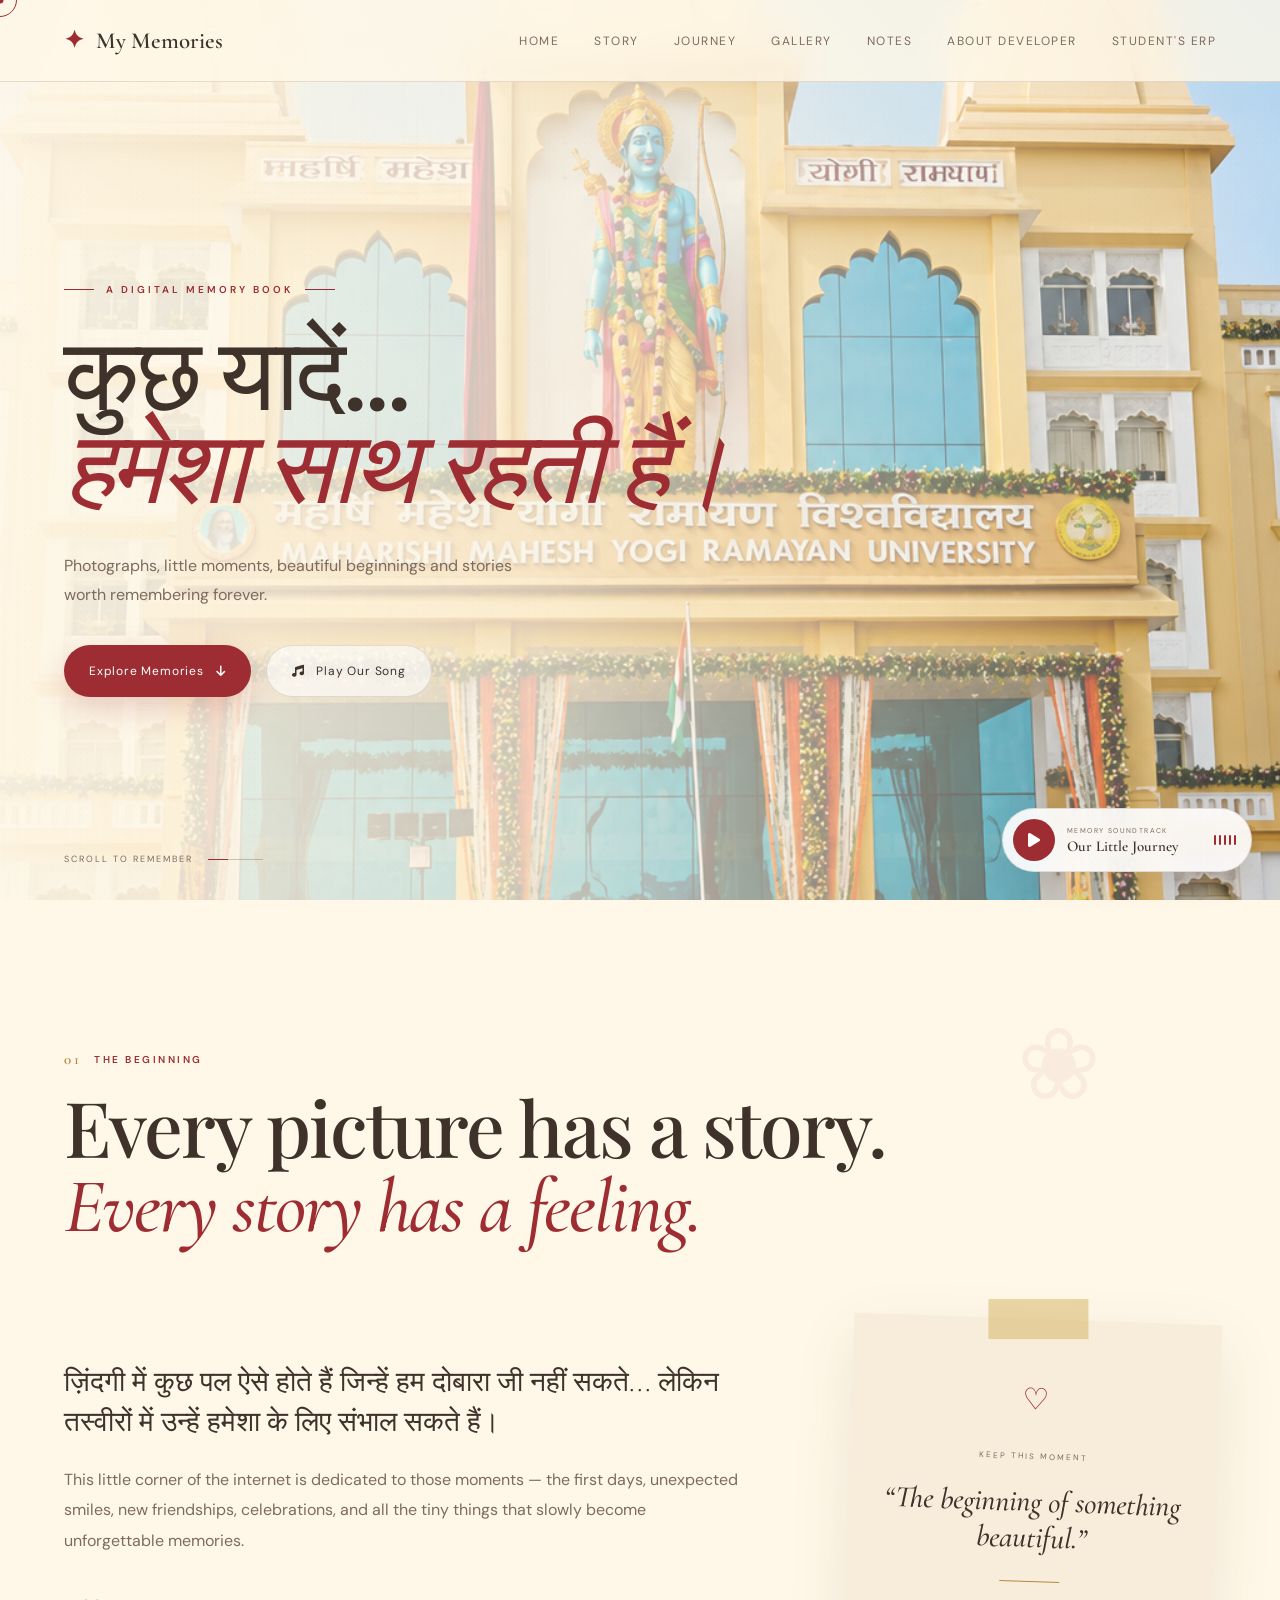
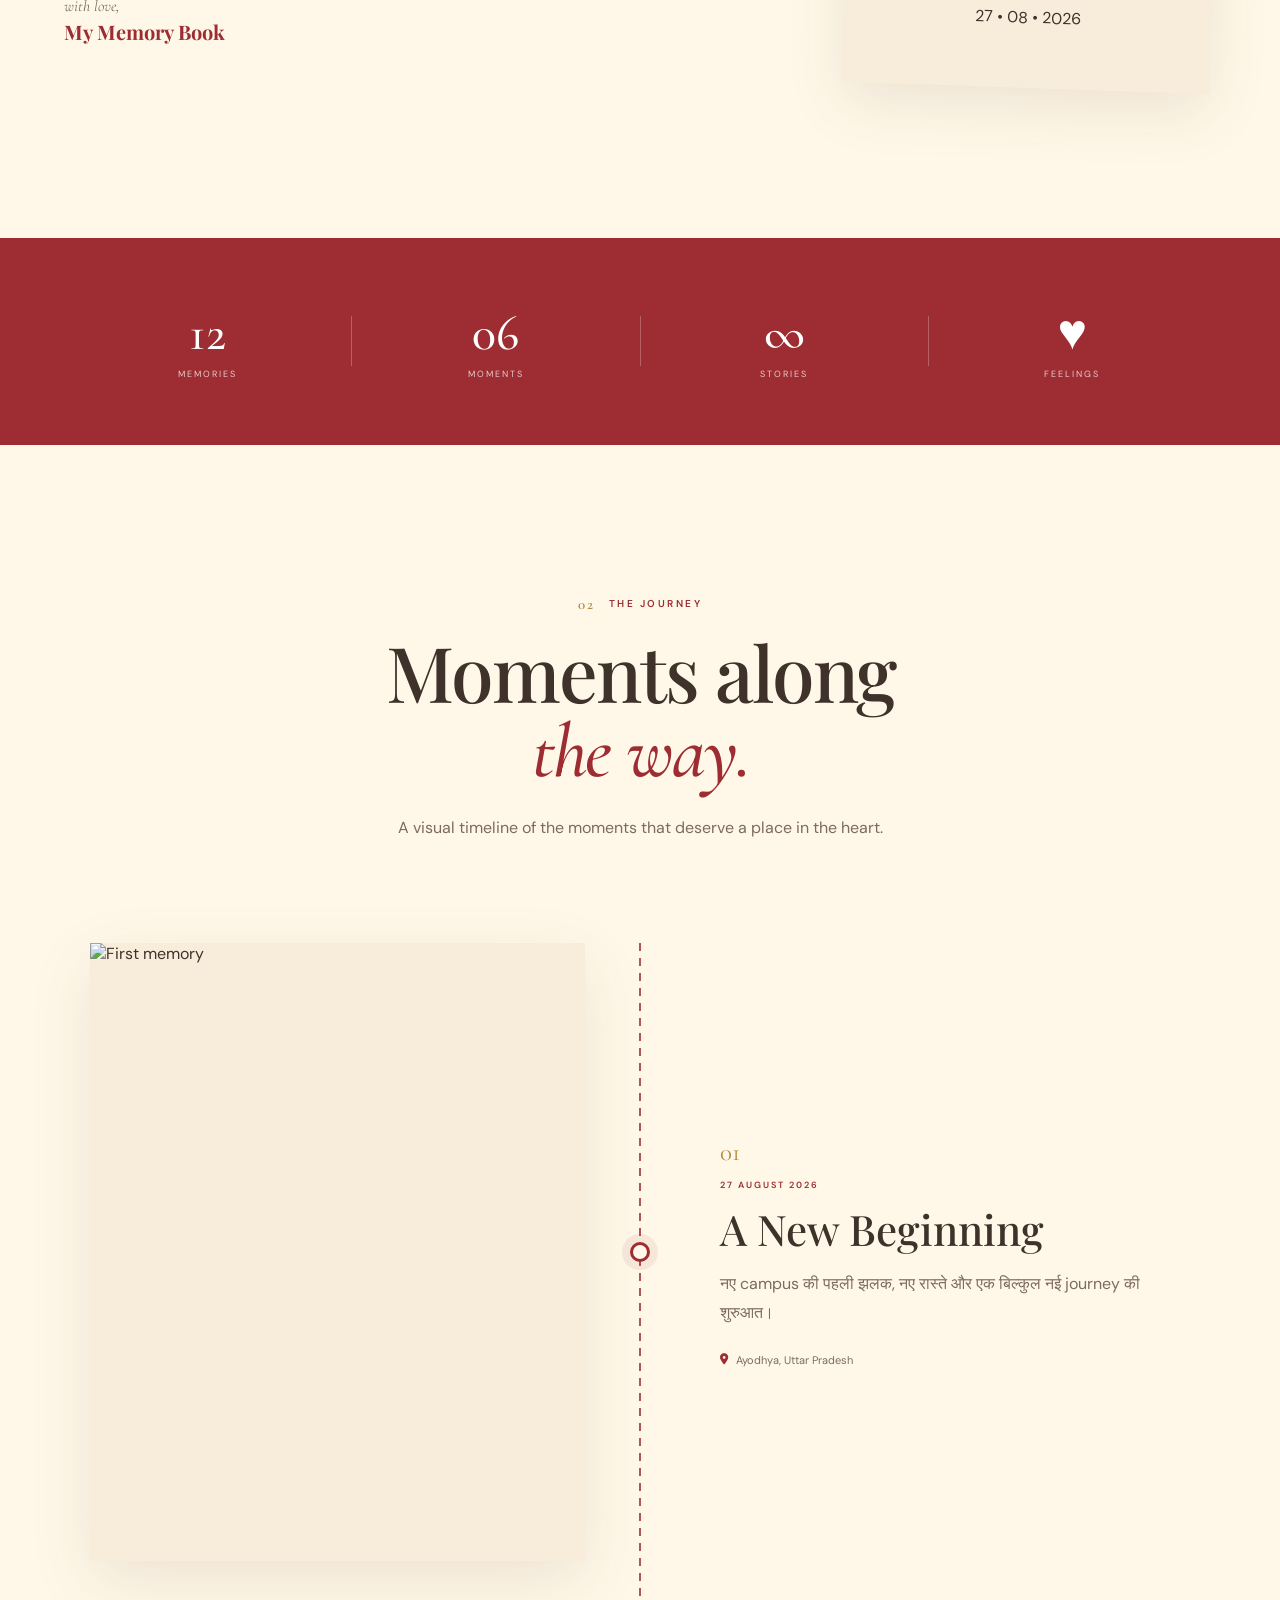
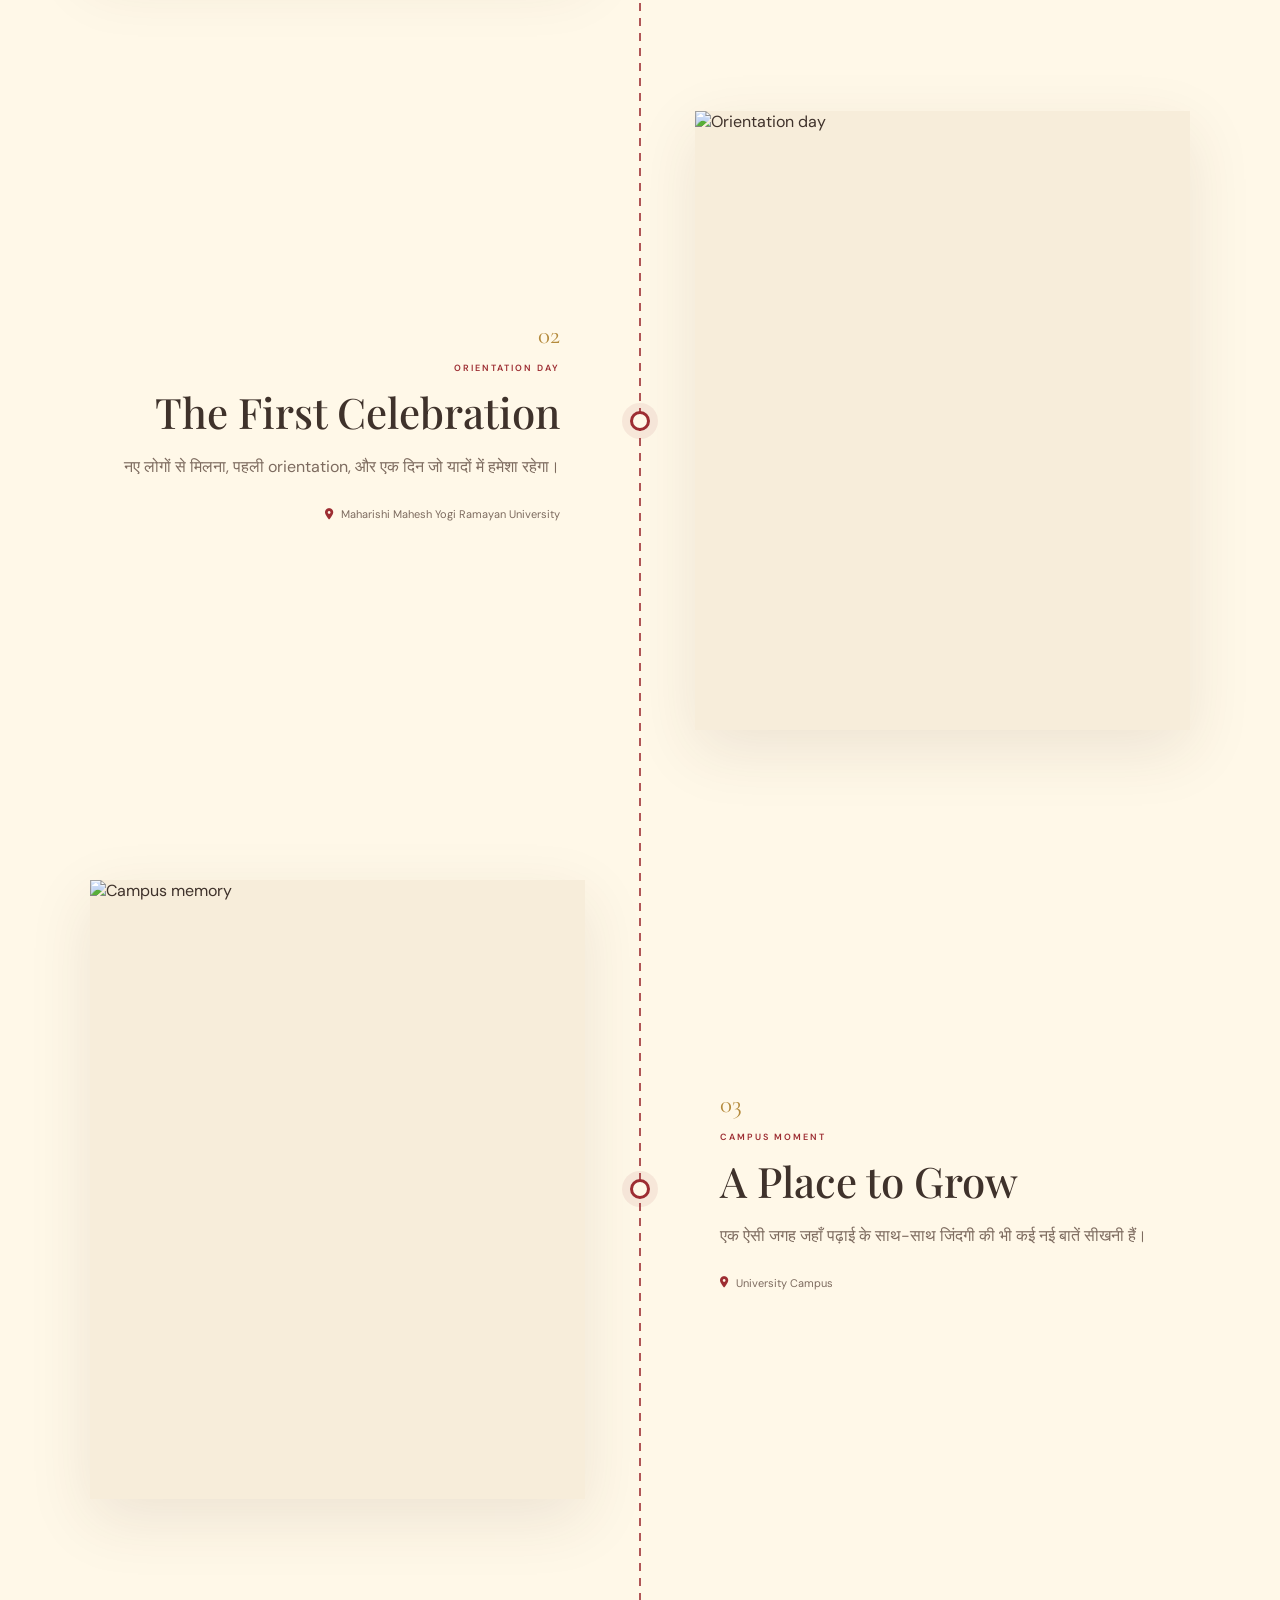
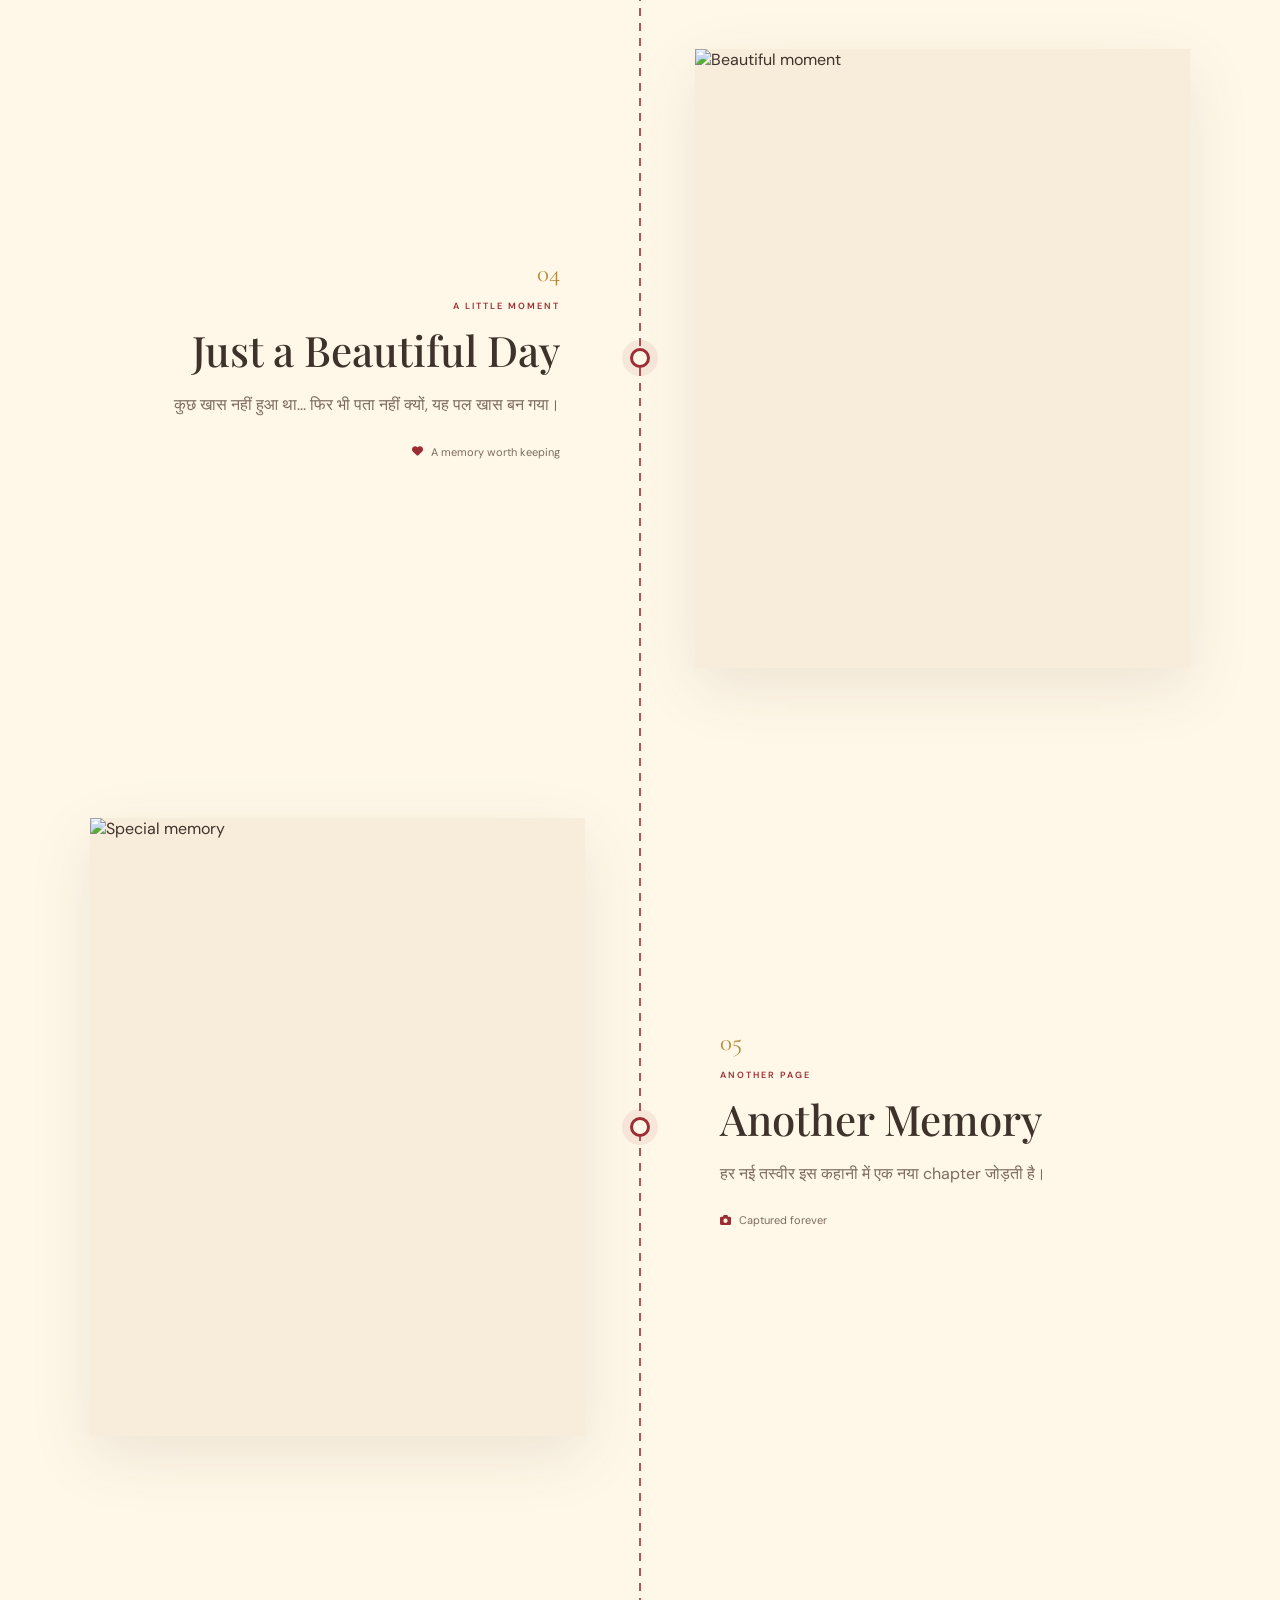
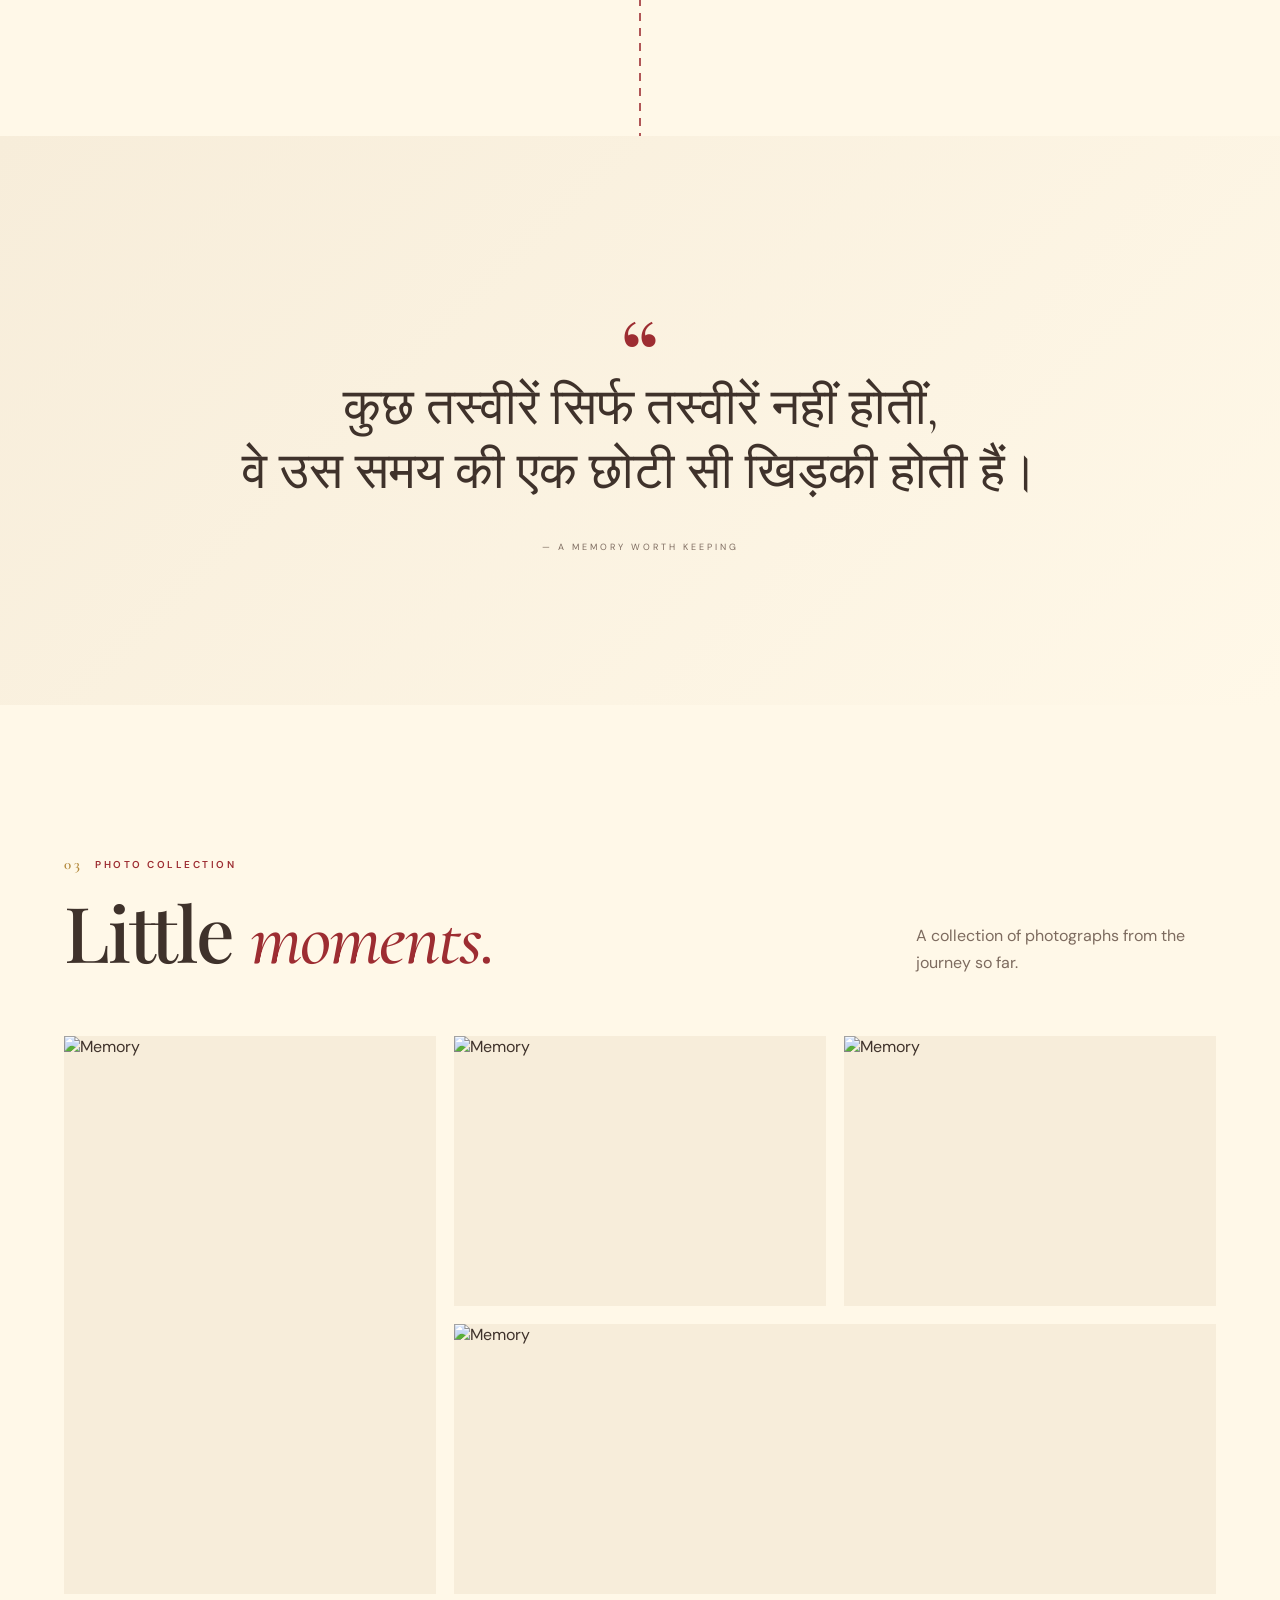
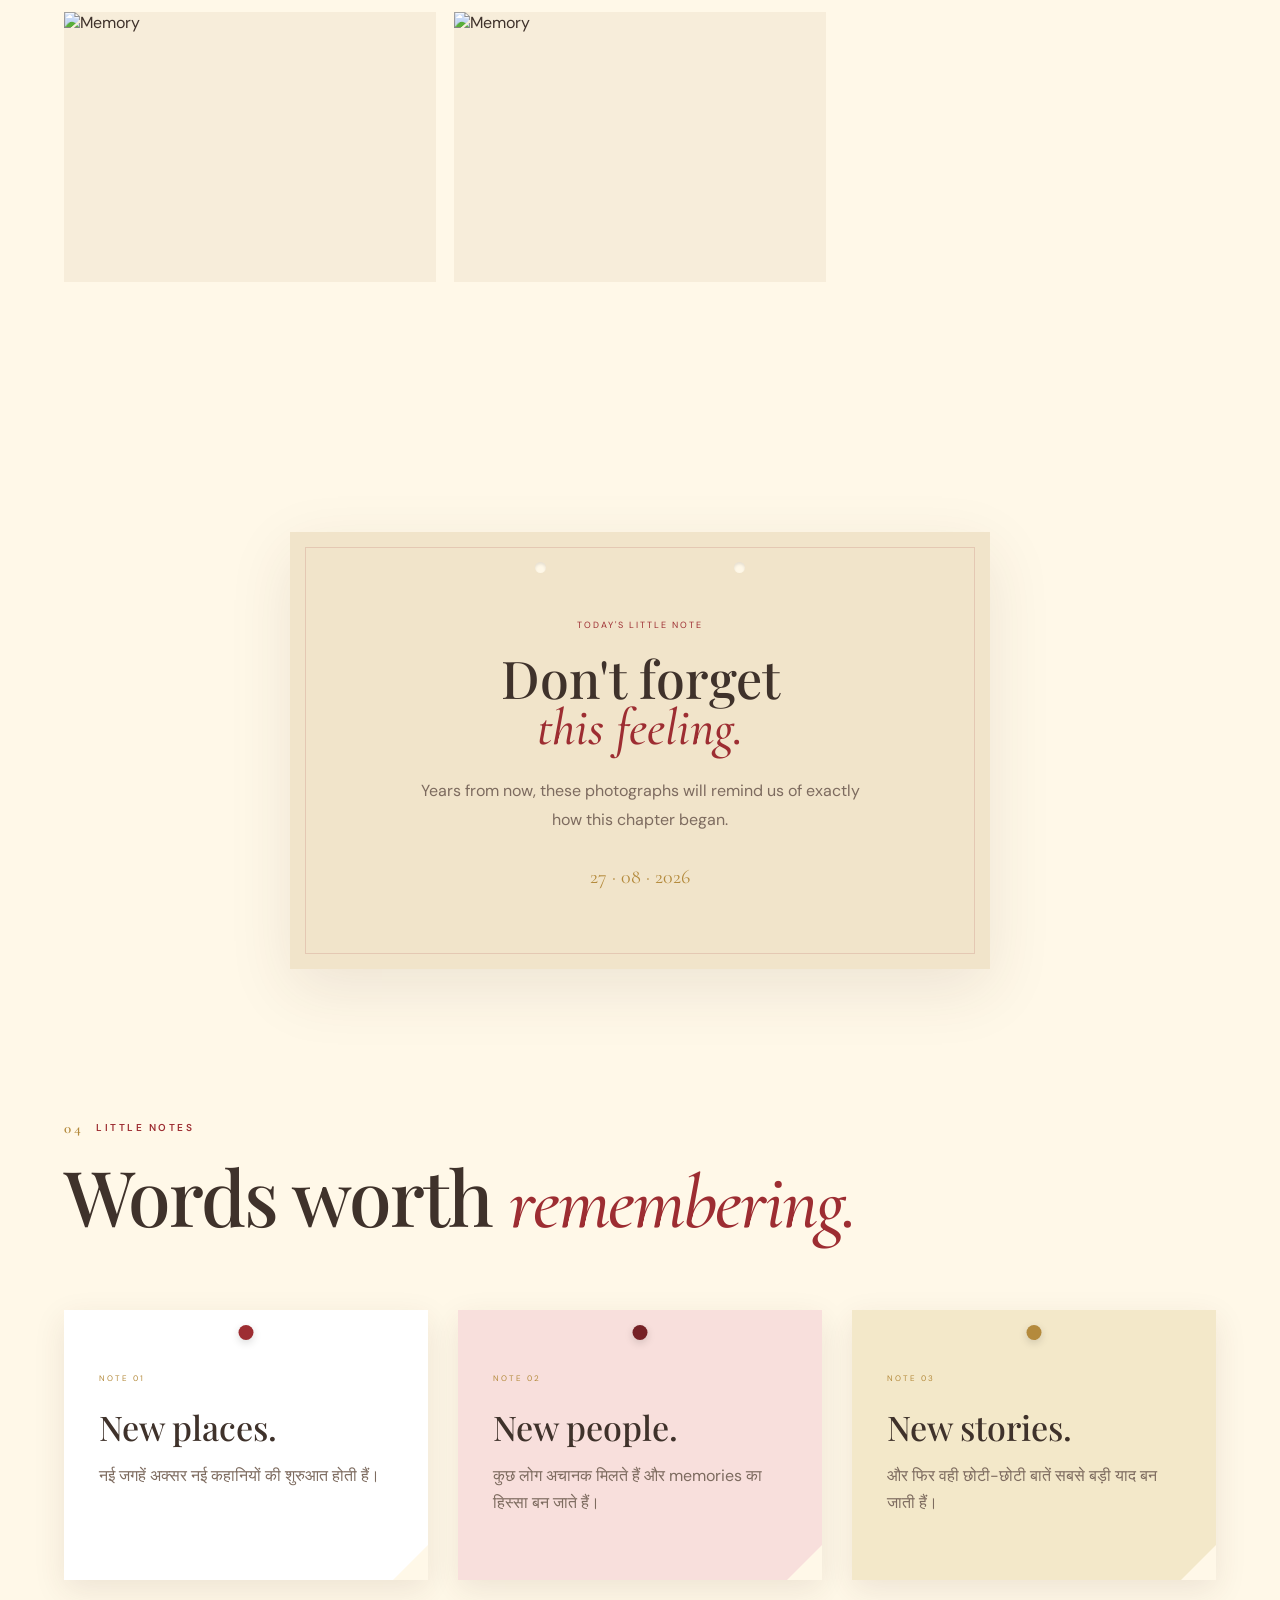
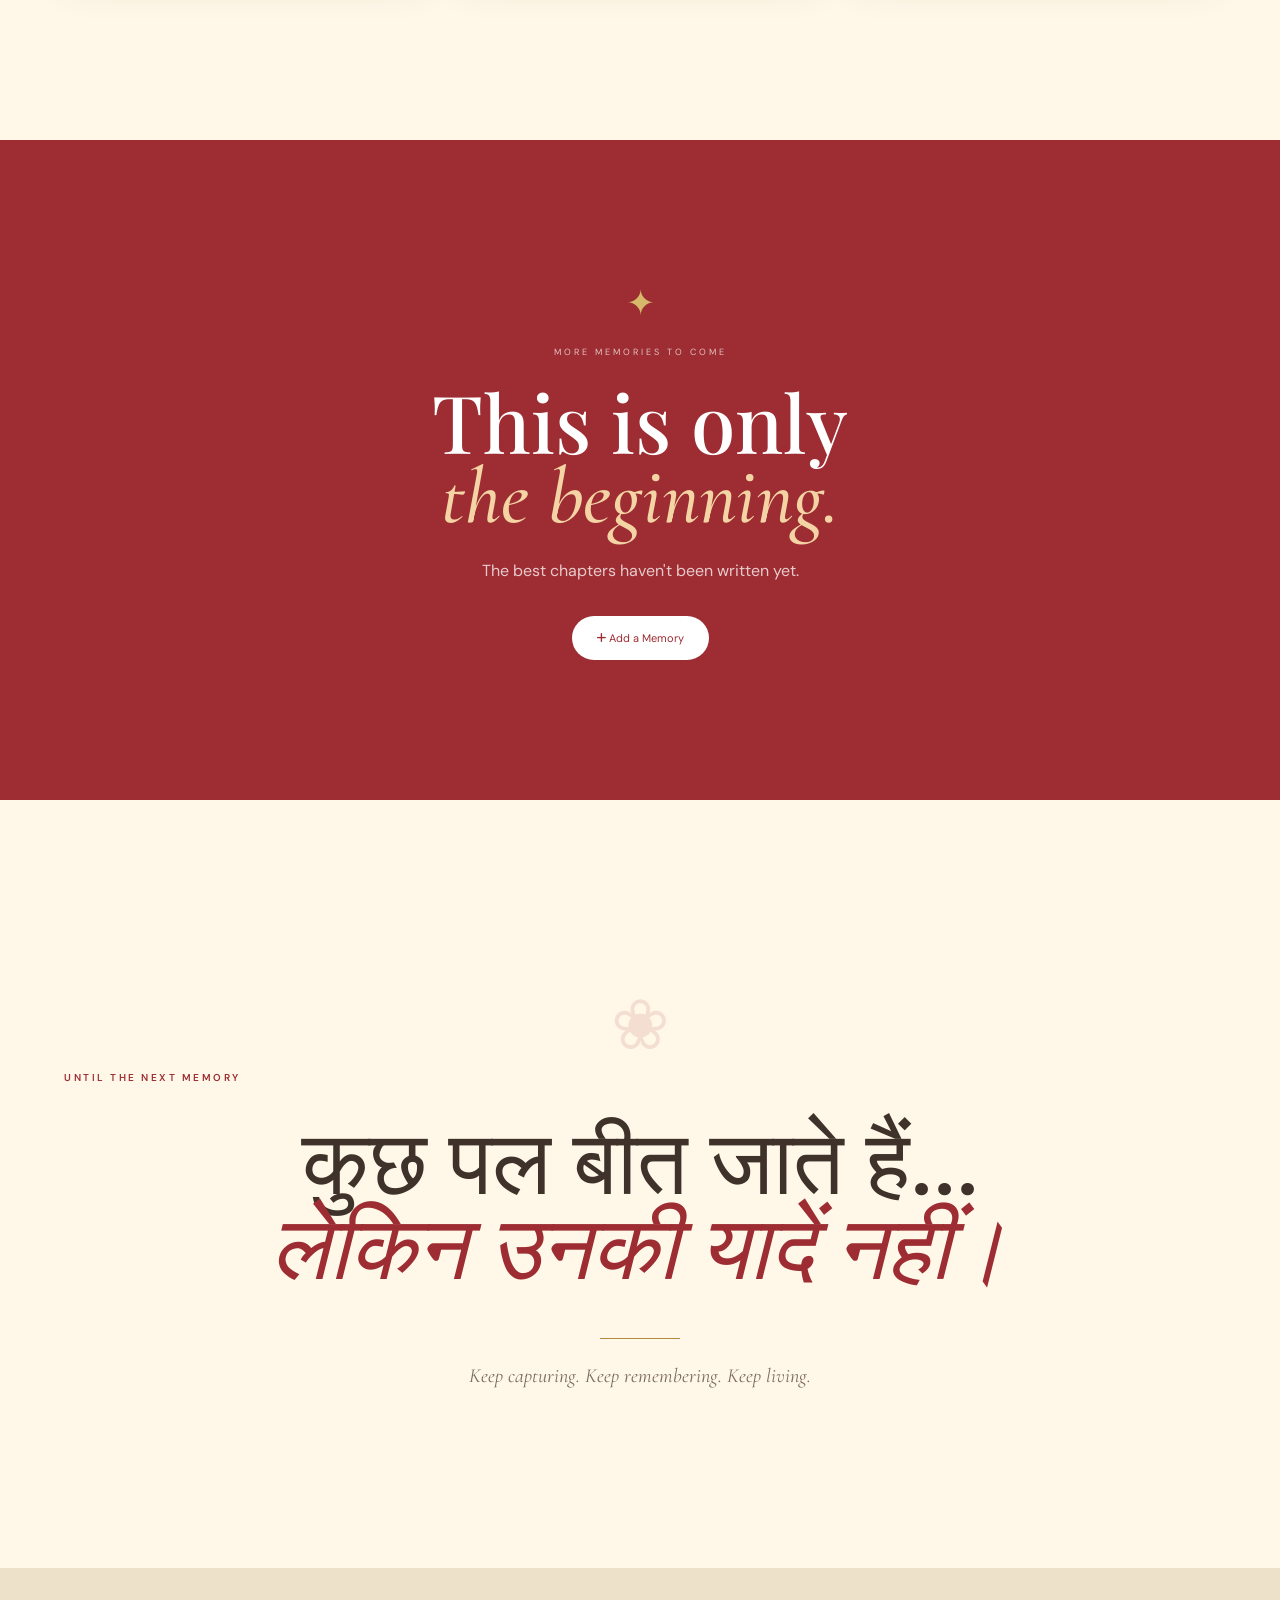
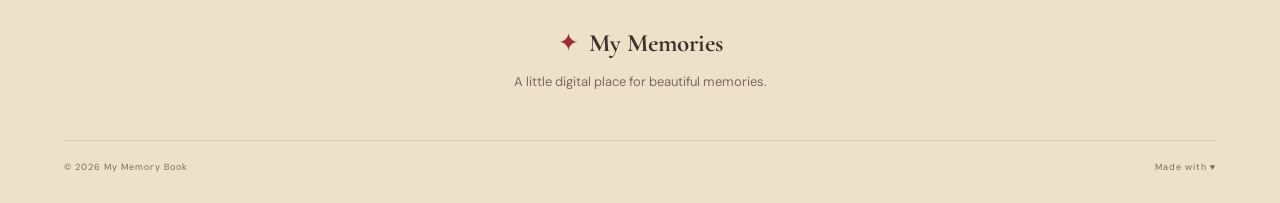
==== commit 5d4fdcaf: "Update index.html" ====
--- a/index.html
+++ b/index.html
@@ -336,6 +336,10 @@
             <a href="https://aryan0boss.srcnexus.app/aryantech/" target="_blank">
                 About Developer
                 </a>
+
+            <a href="https://stdlogin.mmyrv.co.in/">
+                Student's ERP
+            </a>
 
         </nav>
 
@@ -387,6 +391,10 @@
 
         <a href="https://aryan0boss.srcnexus.app/aryantech/" target="_blank">
                 About Developer
+        </a>
+
+        <a href="https://stdlogin.mmyrv.co.in/">
+                Student's ERP
         </a>
 
     </div>
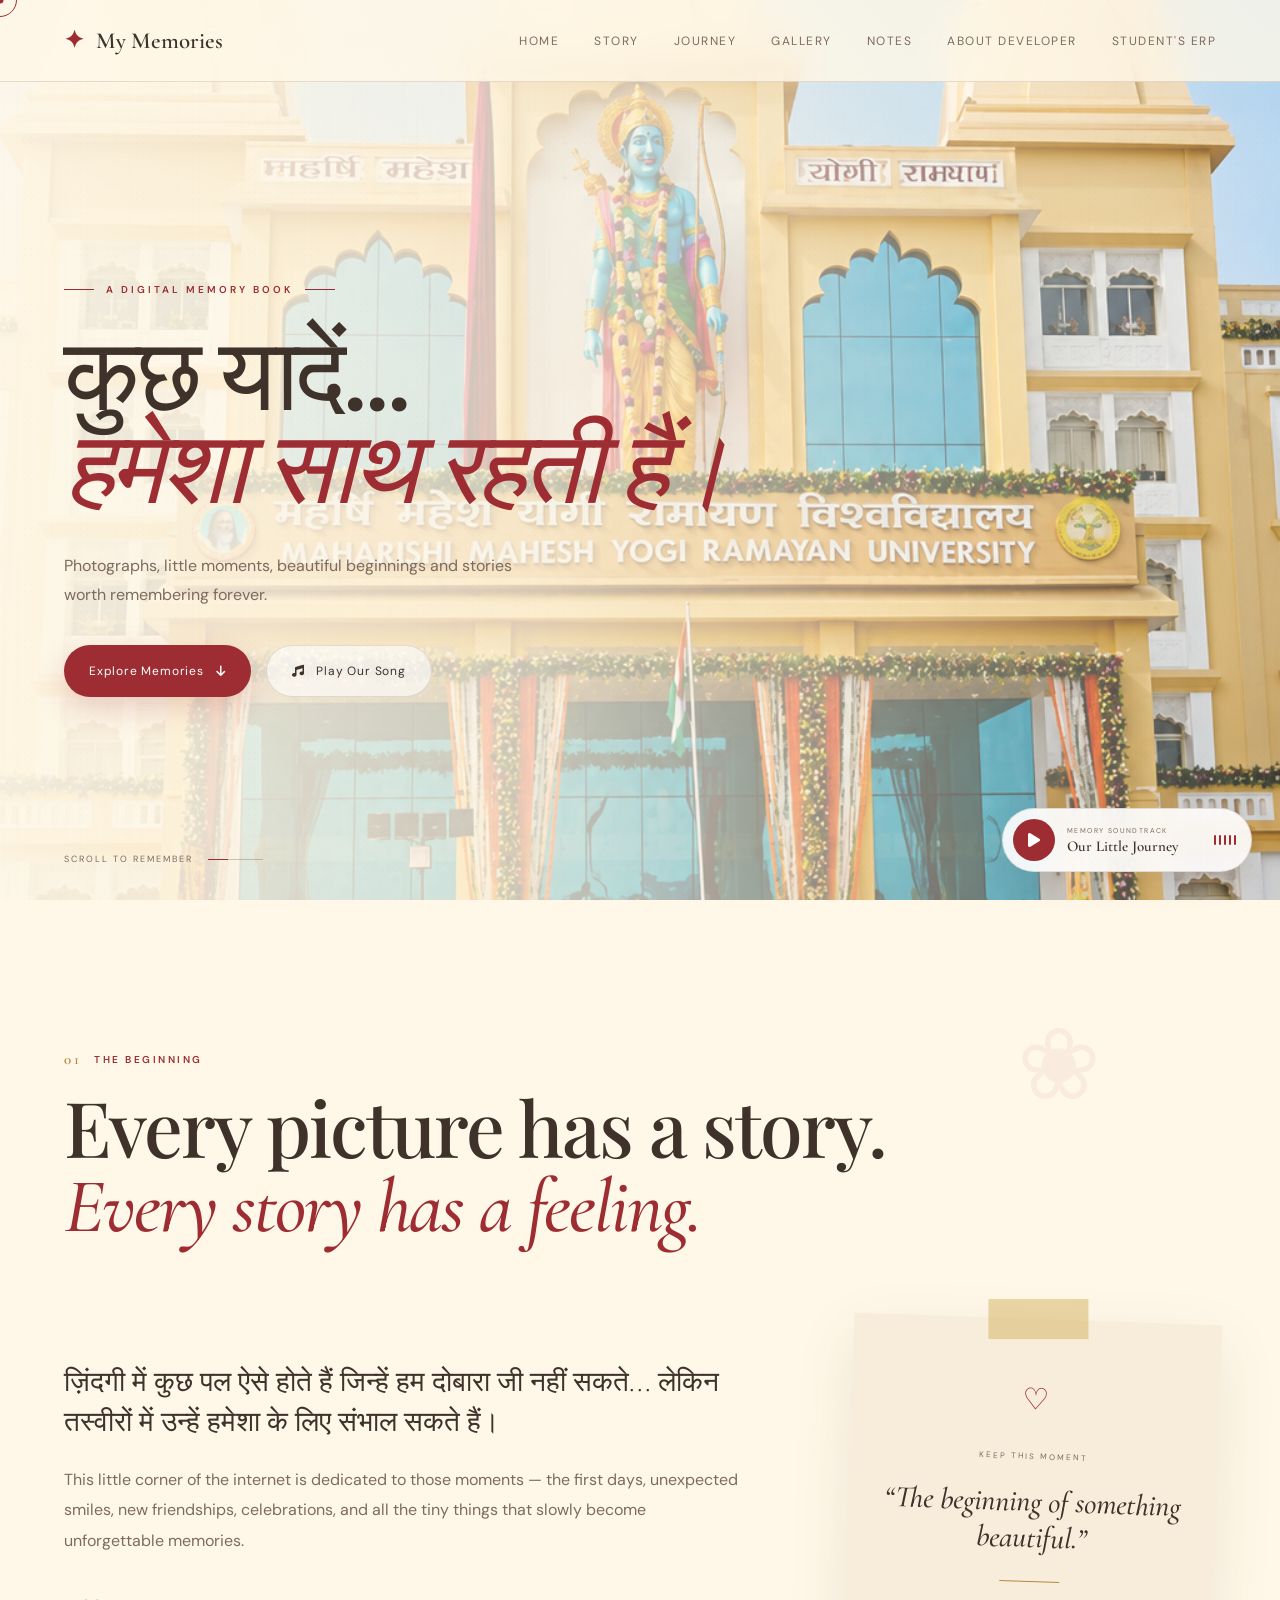
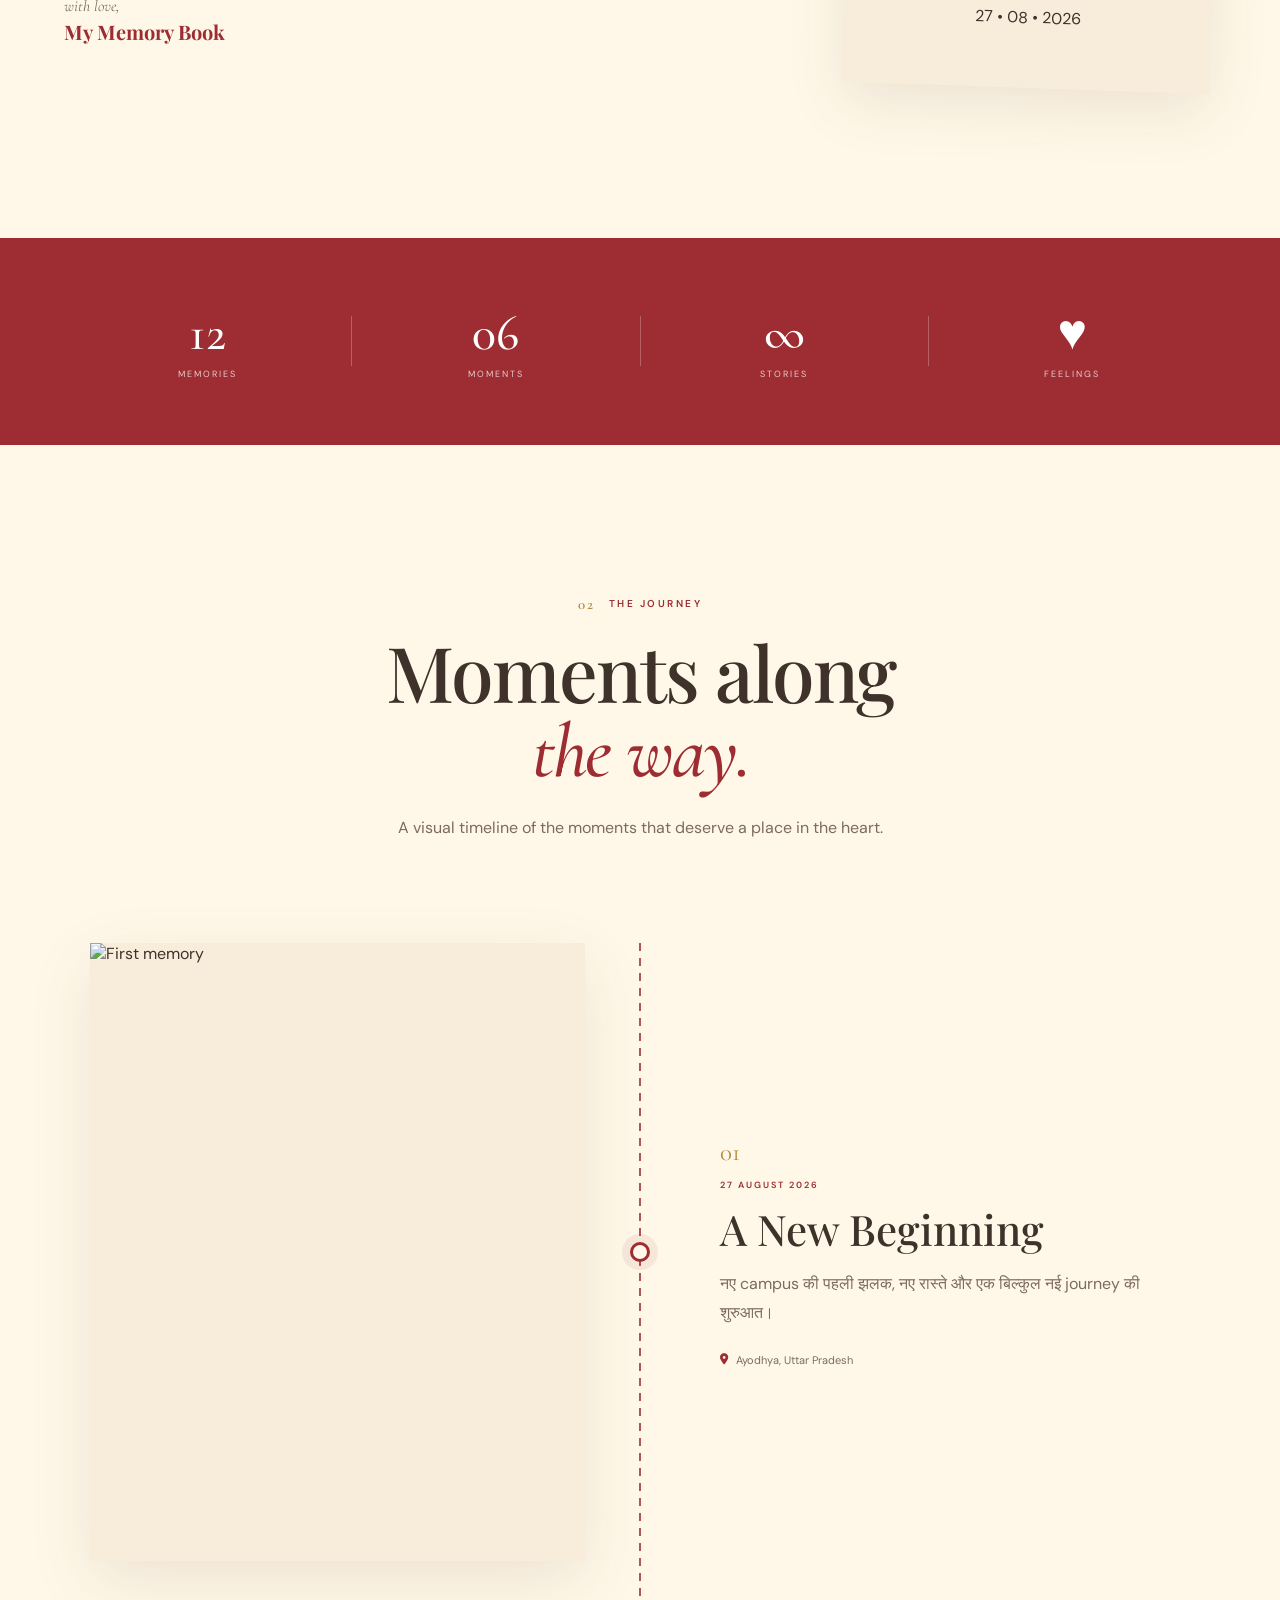
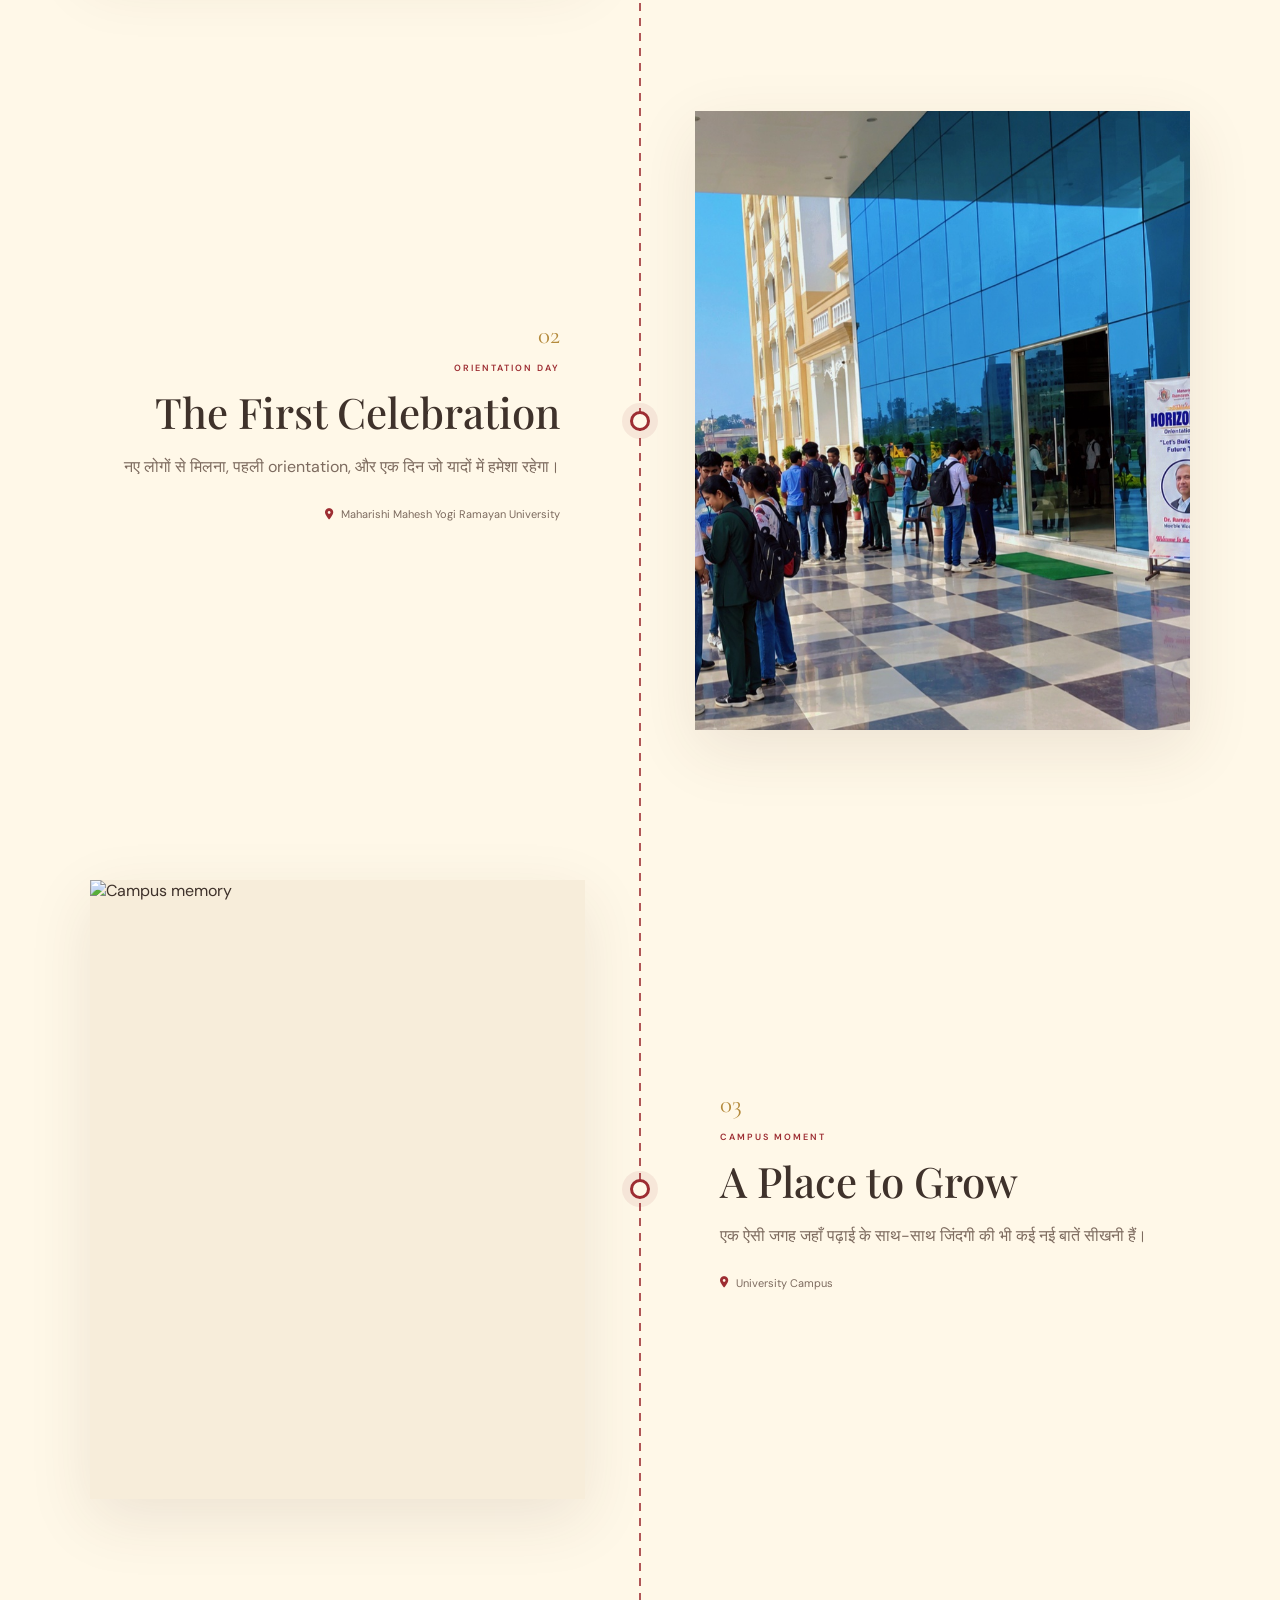
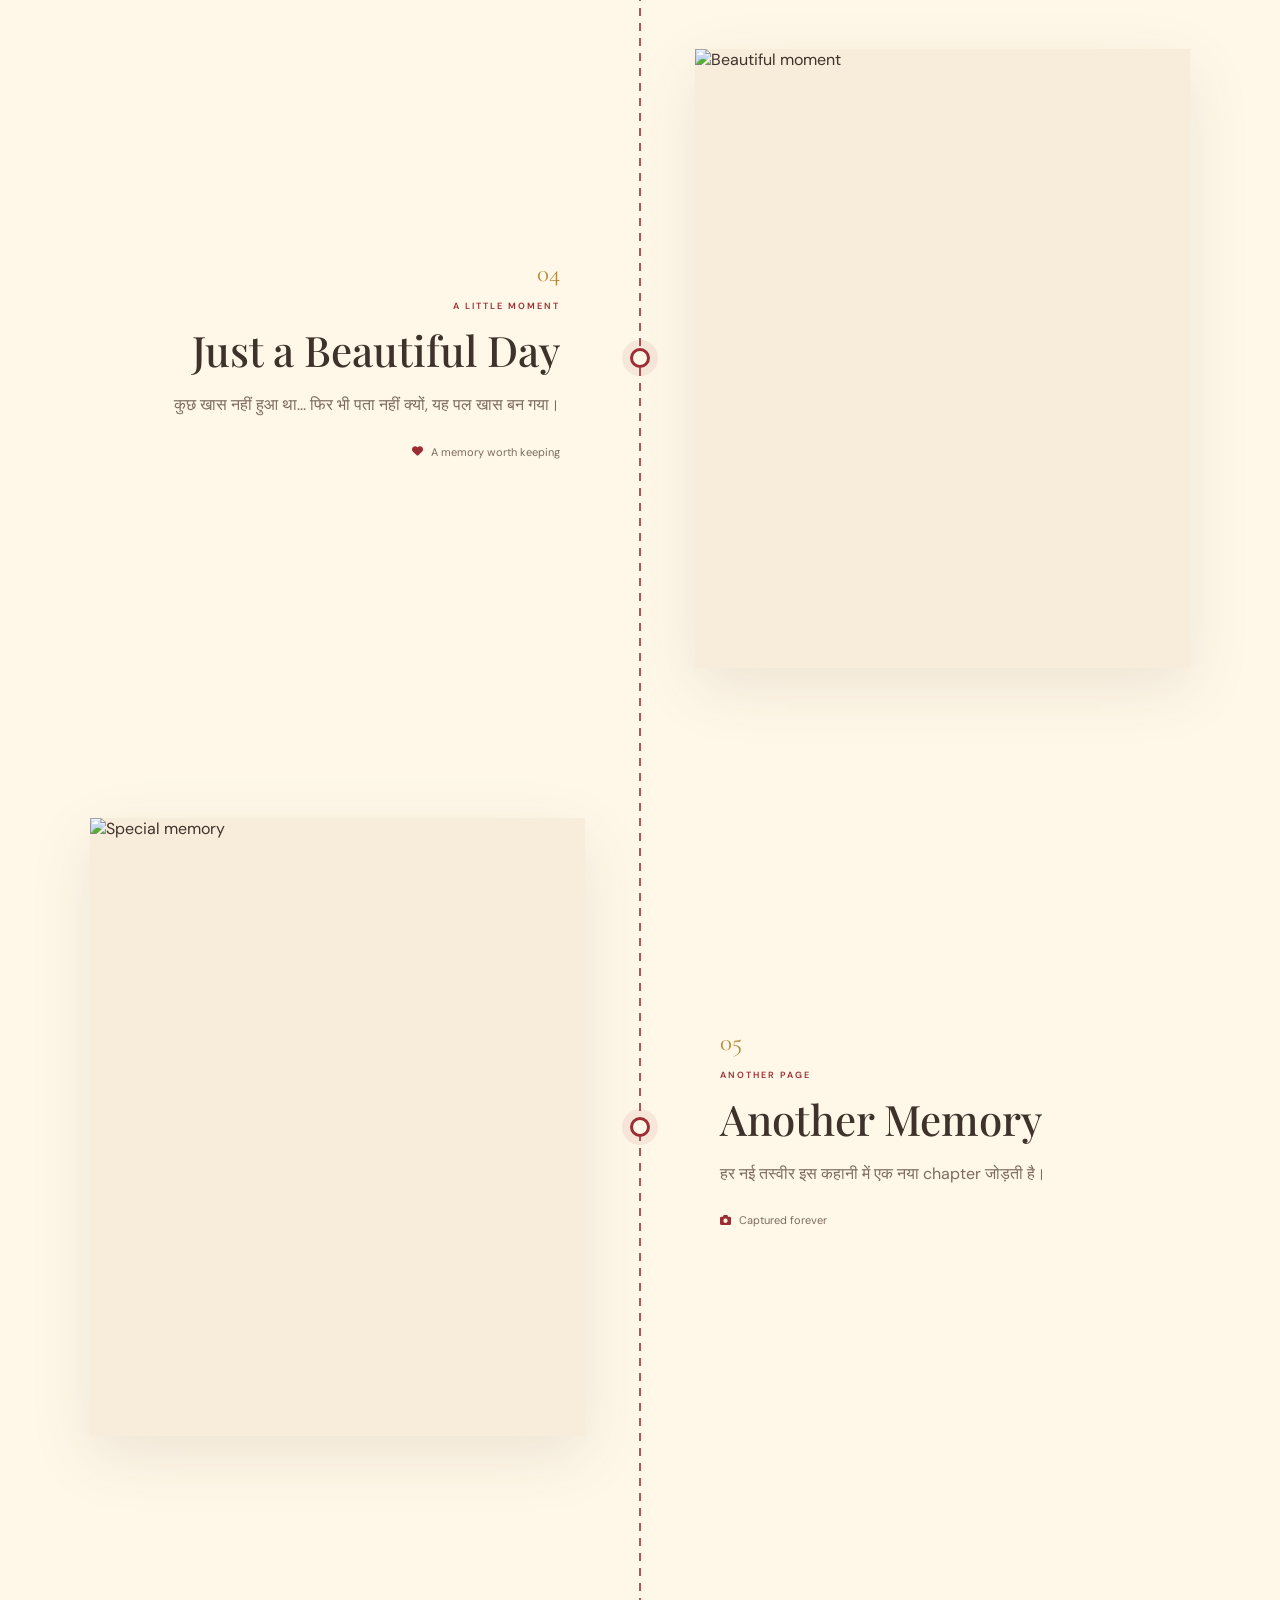
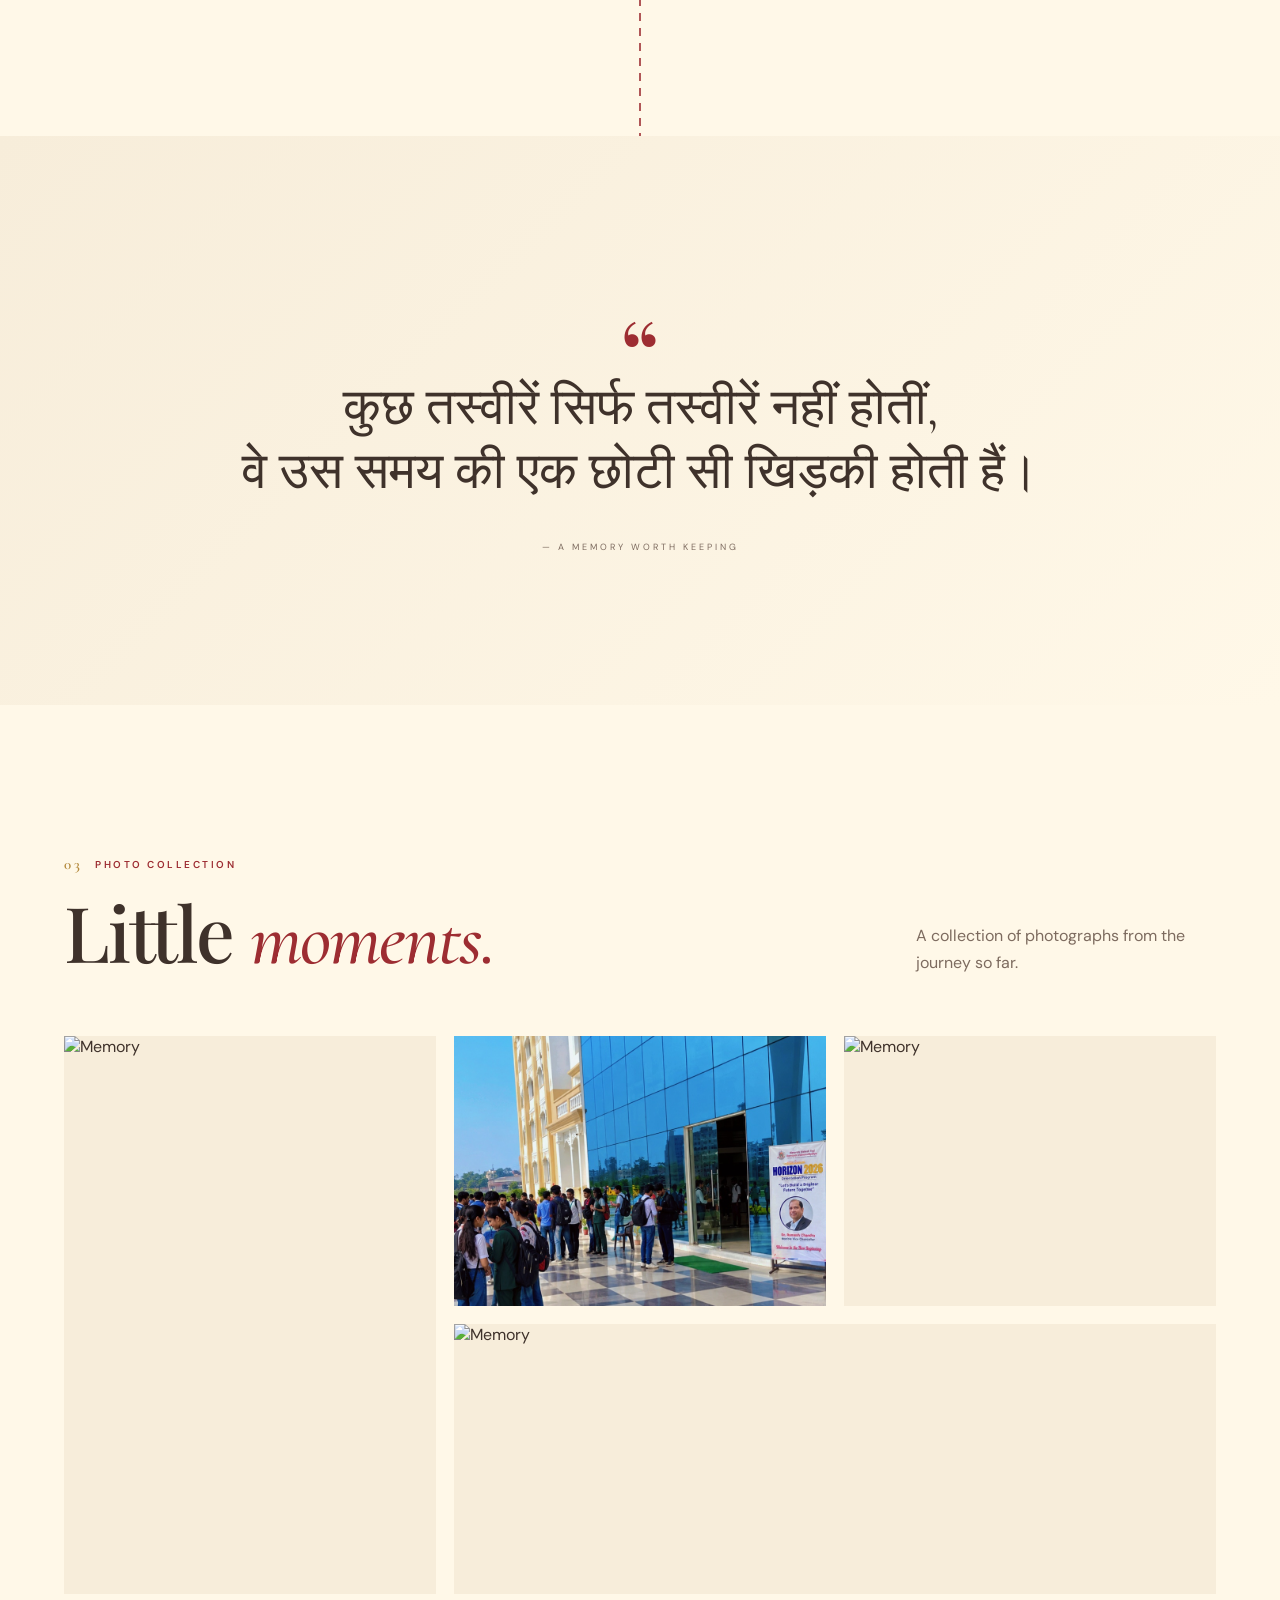
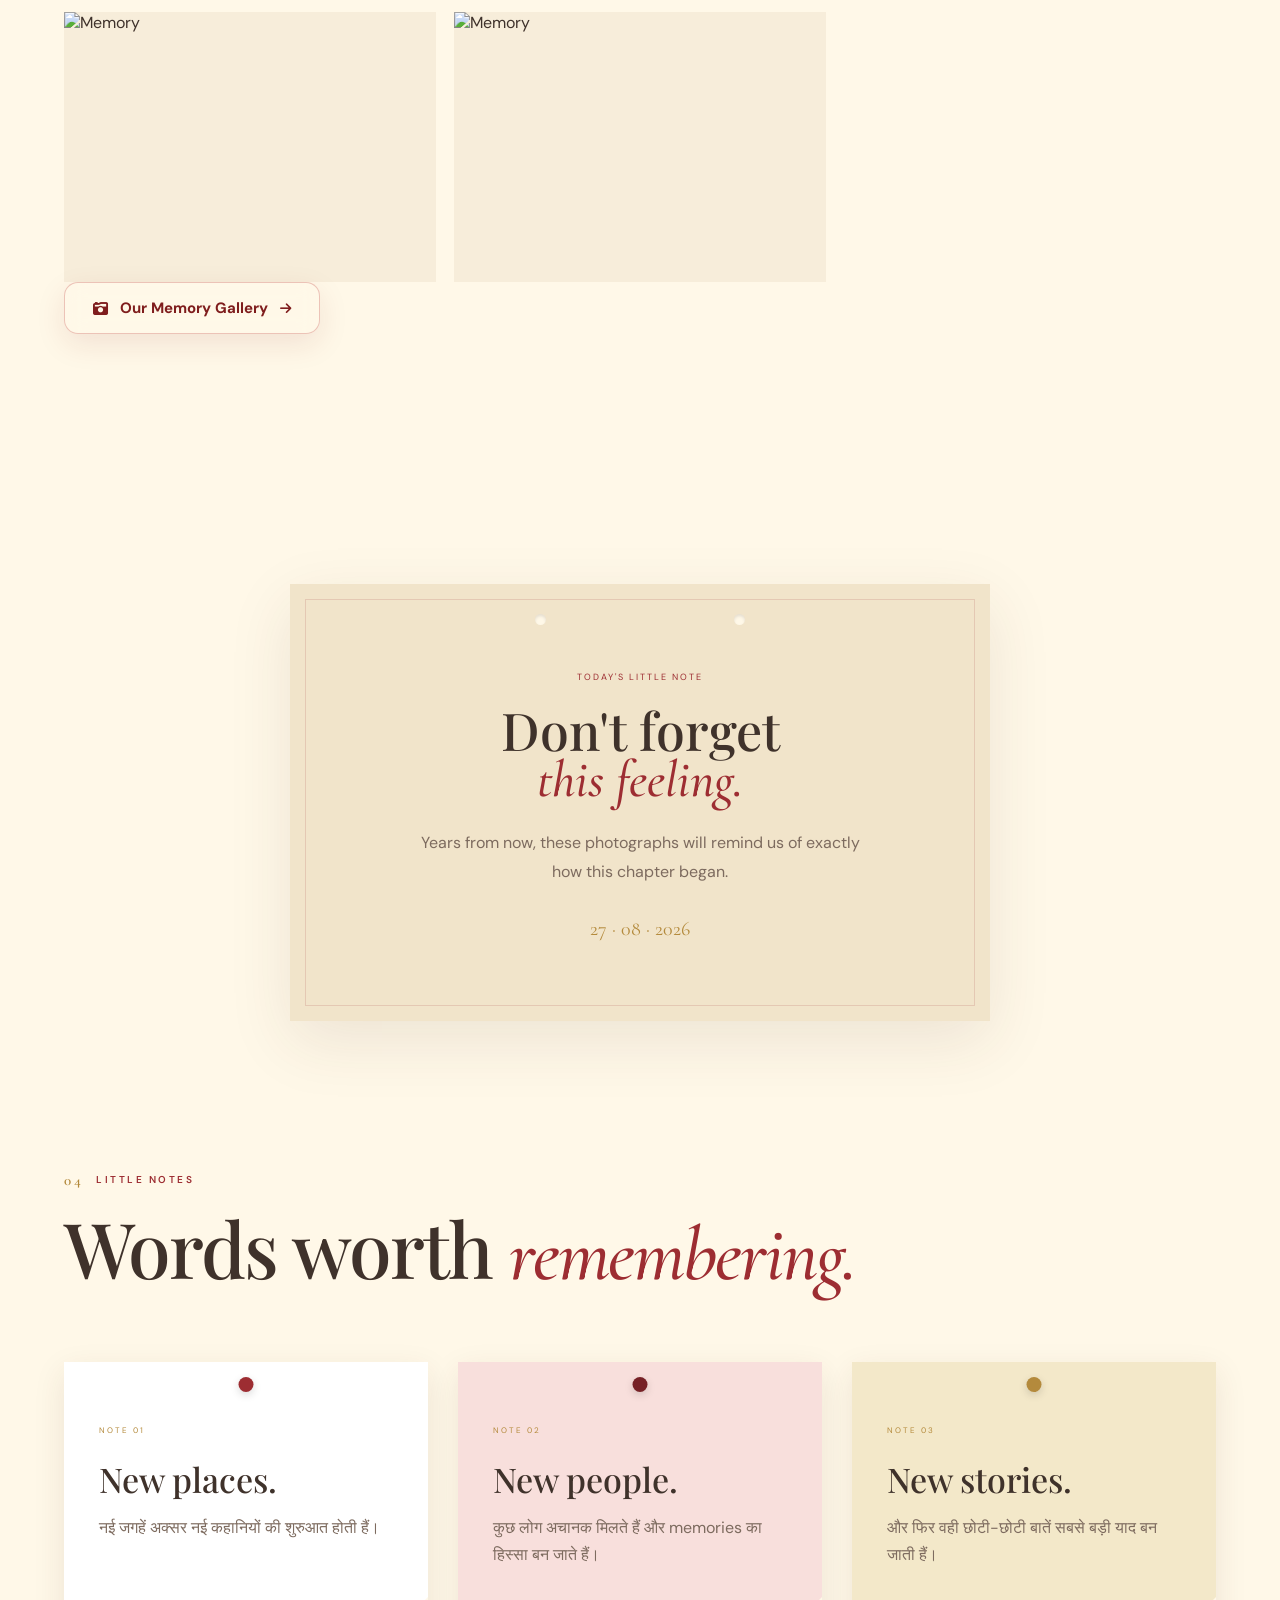
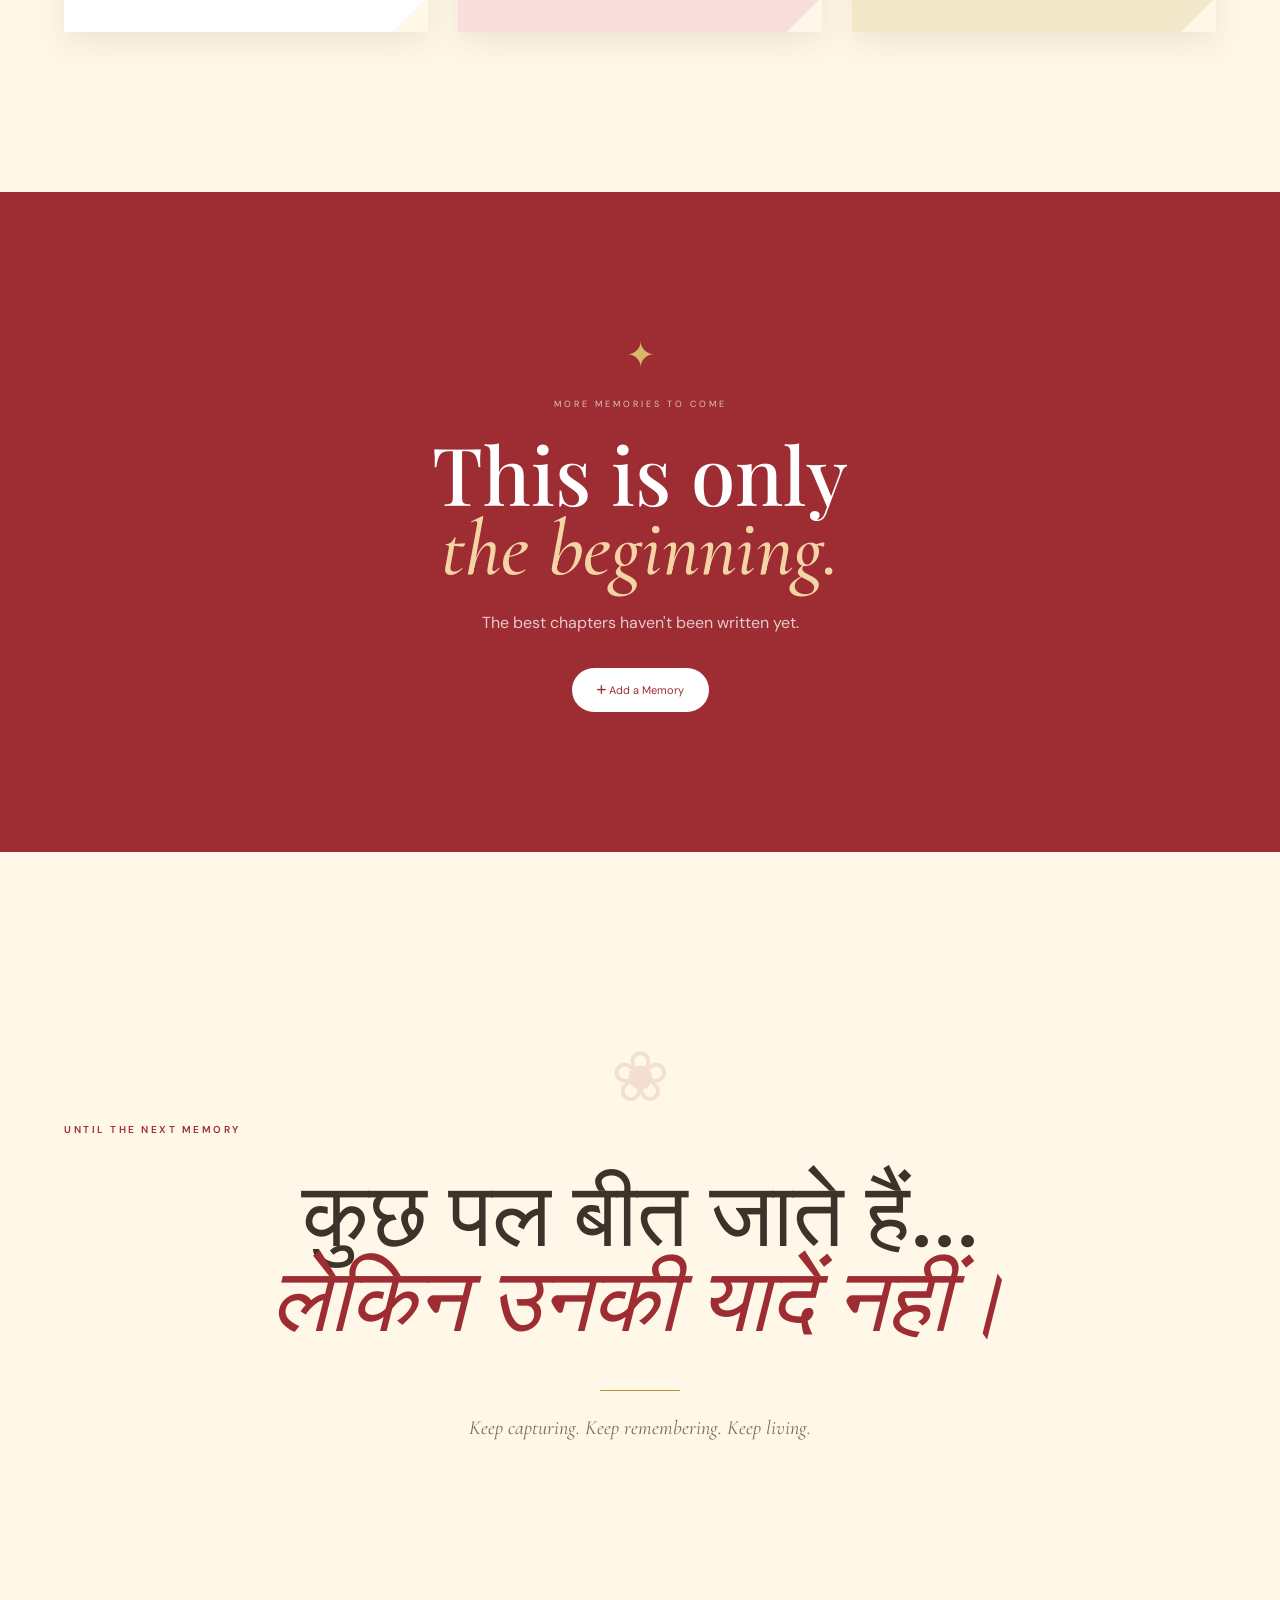
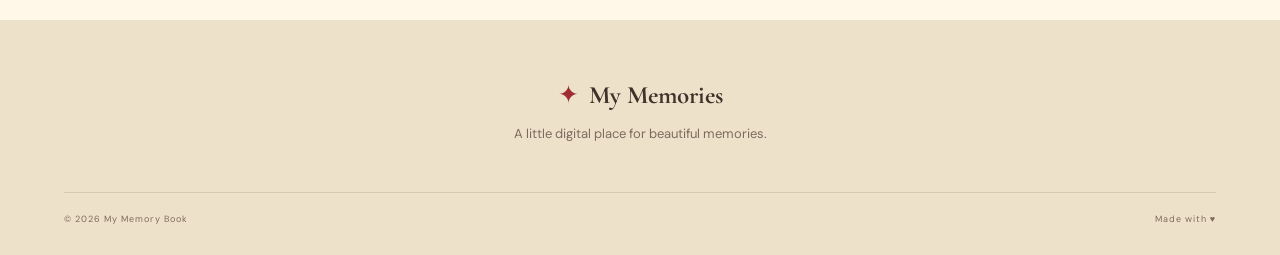
==== commit 8fbb2952: "Update index.html" ====
--- a/index.html
+++ b/index.html
@@ -143,9 +143,15 @@
         content="A beautiful digital collection of our college memories, special moments and unforgettable beginnings."
     >
 
+    <!-- SHARE PREVIEW IMAGE -->
     <meta
         property="og:image"
-        content="assets/hero.jpg"
+        content="assets/discription.png"
+    >
+
+    <meta
+        property="og:image:alt"
+        content="Horizon-2026 MMRYV — Our Memories"
     >
 
     <meta
@@ -178,9 +184,15 @@
         content="A beautiful collection of college memories, photographs and unforgettable moments."
     >
 
+    <!-- SHARE PREVIEW IMAGE -->
     <meta
         name="twitter:image"
-        content="assets/hero.jpg"
+        content="assets/discription.png"
+    >
+
+    <meta
+        name="twitter:image:alt"
+        content="Horizon-2026 MMRYV — Our Memories"
     >
 
 
@@ -1320,7 +1332,32 @@
                 </div>
 
             </div>
-
+<a
+    href="gallery.html"
+    style="
+        display:inline-flex;
+        align-items:center;
+        gap:12px;
+        padding:15px 28px;
+        background:rgba(255,248,232,0.75);
+        color:#7f1d1d;
+        text-decoration:none;
+        border:1px solid rgba(178,34,34,0.25);
+        border-radius:14px;
+        font-family:'DM Sans',sans-serif;
+        font-size:15px;
+        font-weight:700;
+        box-shadow:0 10px 30px rgba(127,29,29,0.10);
+        backdrop-filter:blur(10px);
+        -webkit-backdrop-filter:blur(10px);
+        transition:transform .3s ease,box-shadow .3s ease;
+    "
+>
+    <i class="fa-solid fa-camera-retro"></i>
+    <span>Our Memory Gallery</span>
+    <i class="fa-solid fa-arrow-right" style="font-size:13px;"></i>
+            </a>
+            
         </section>
 
 
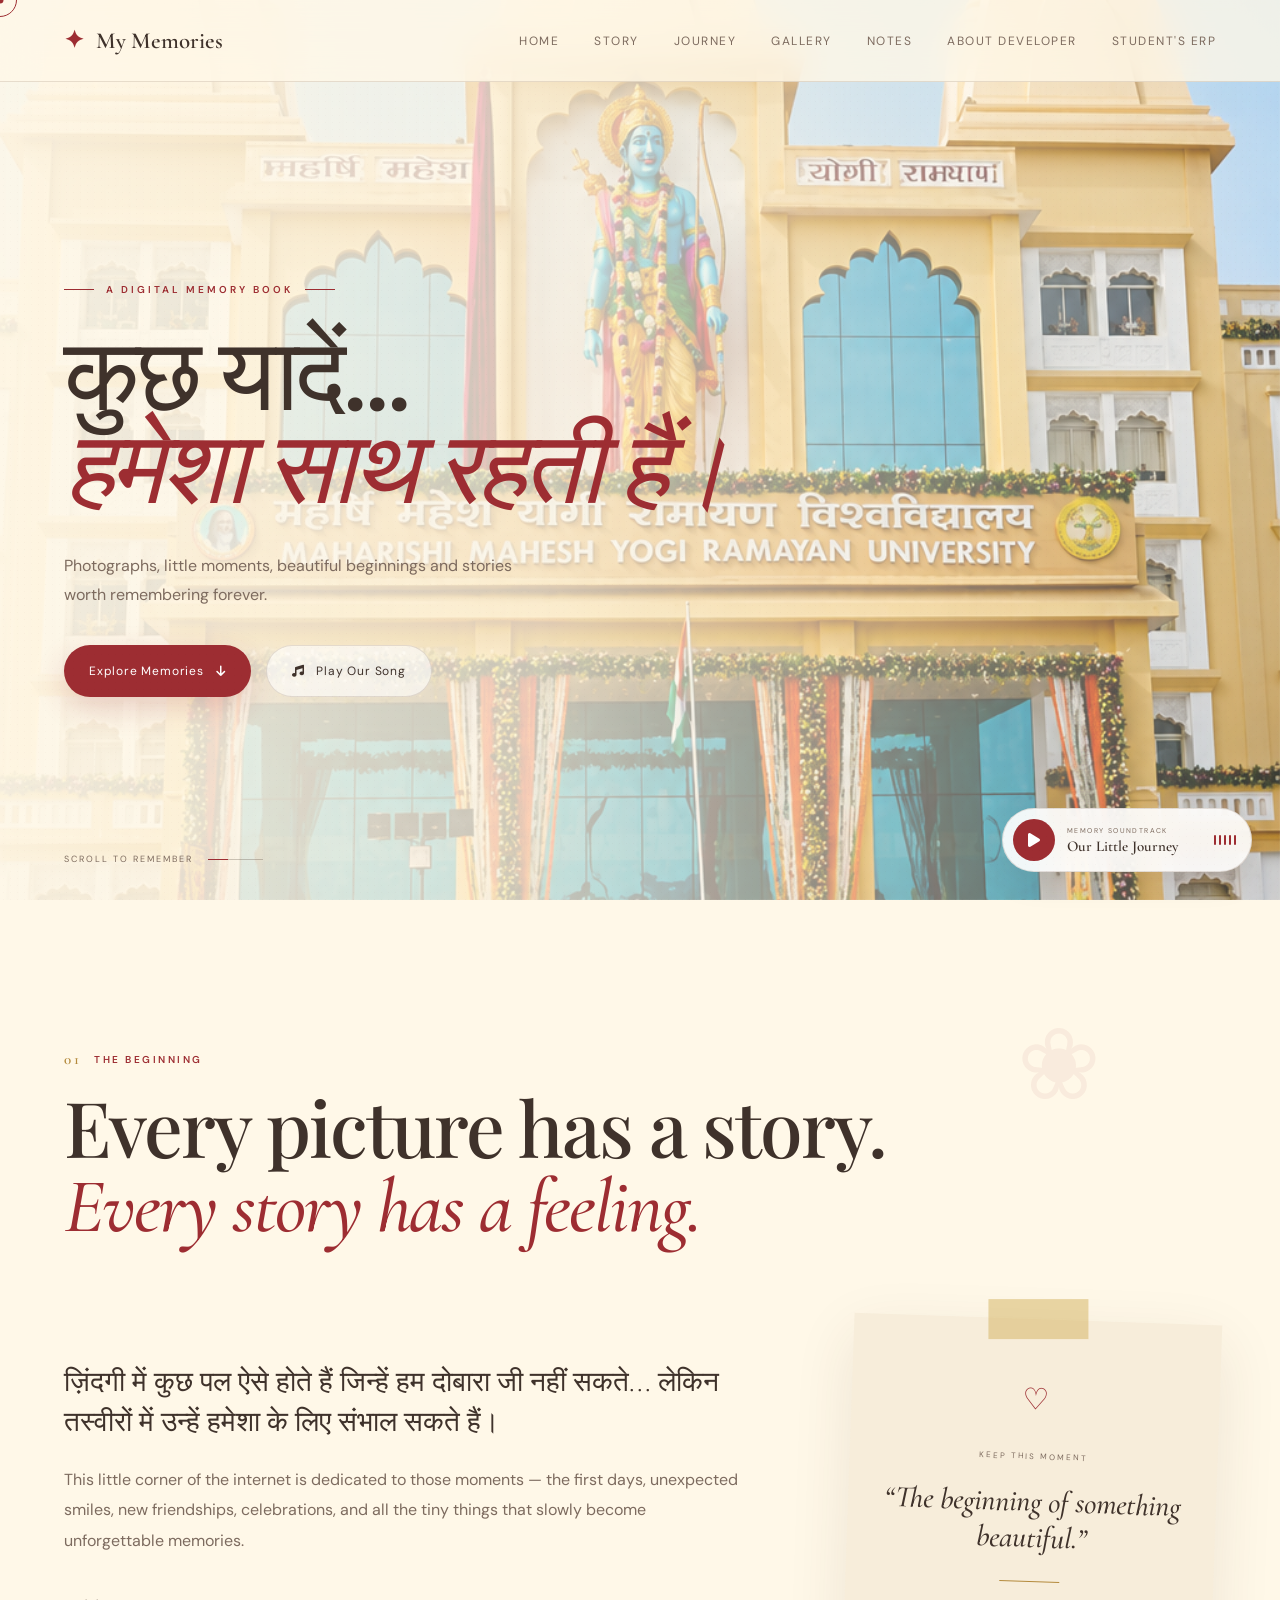
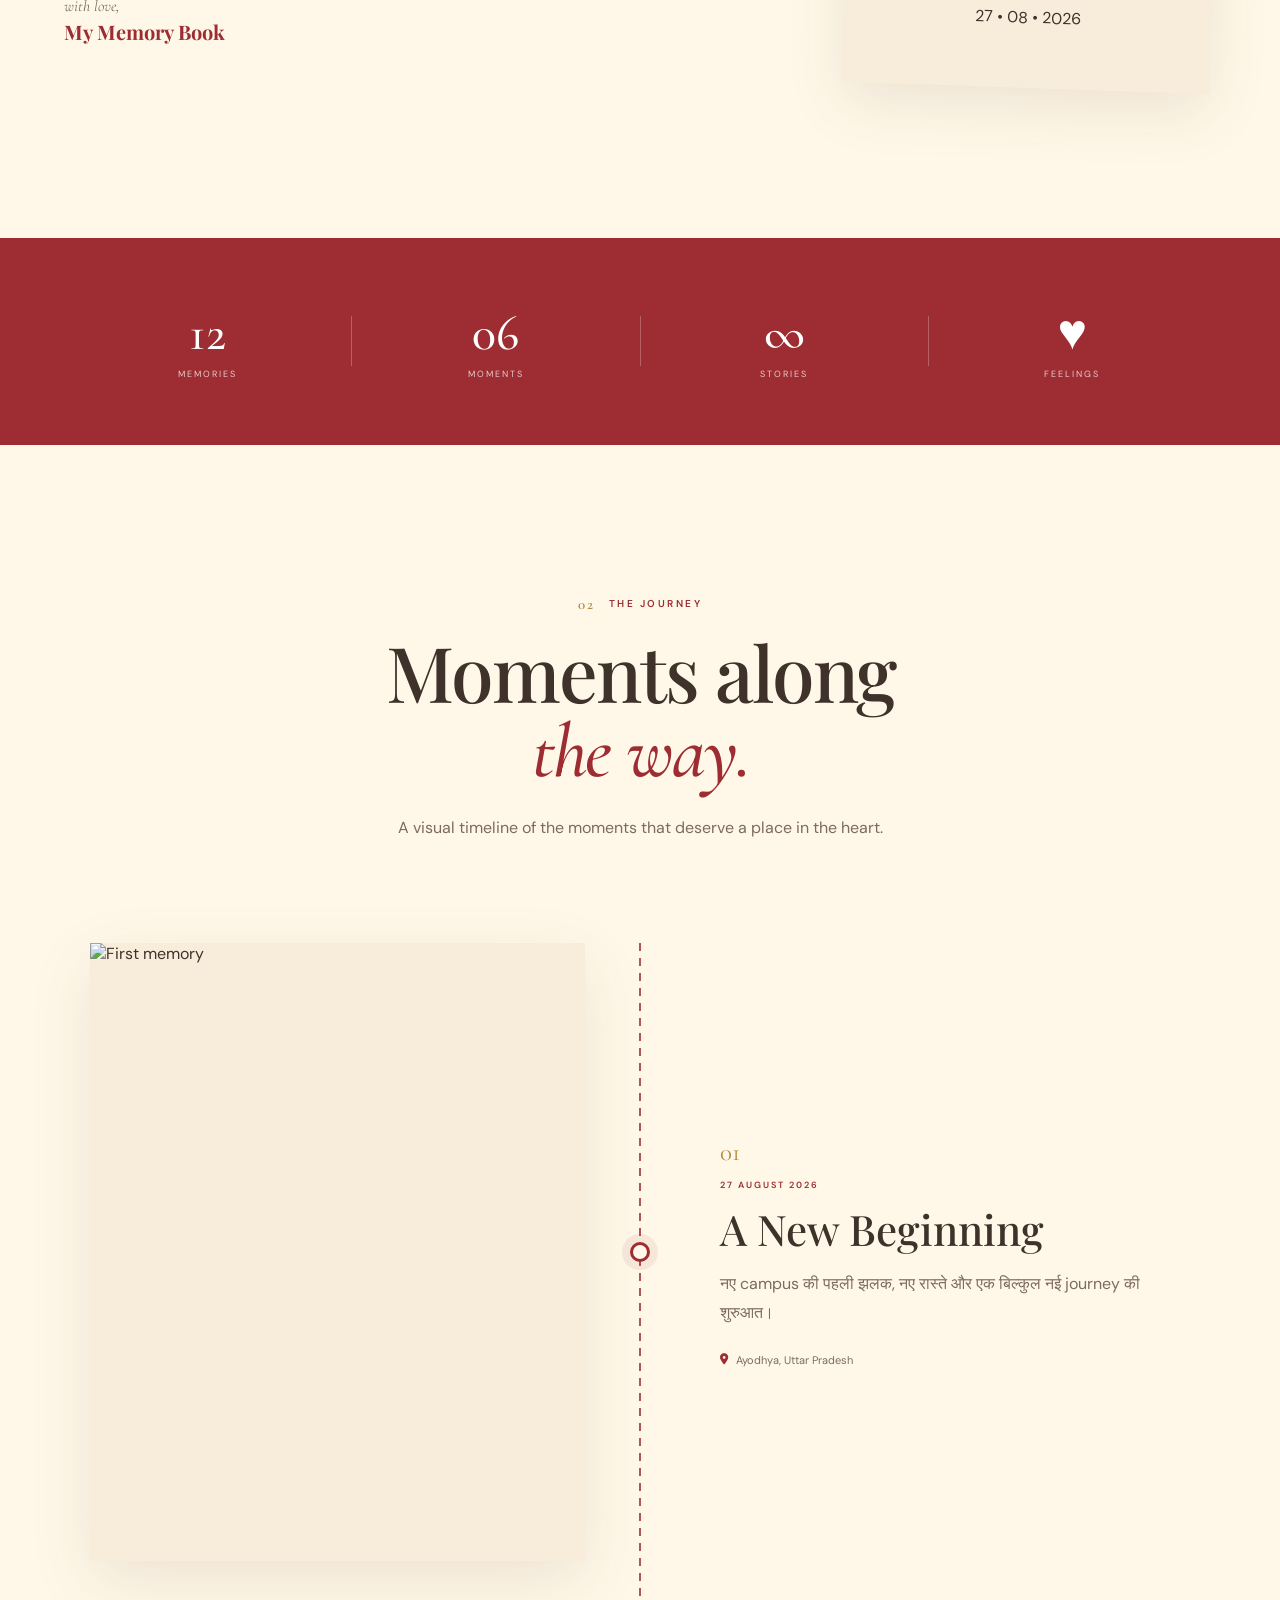
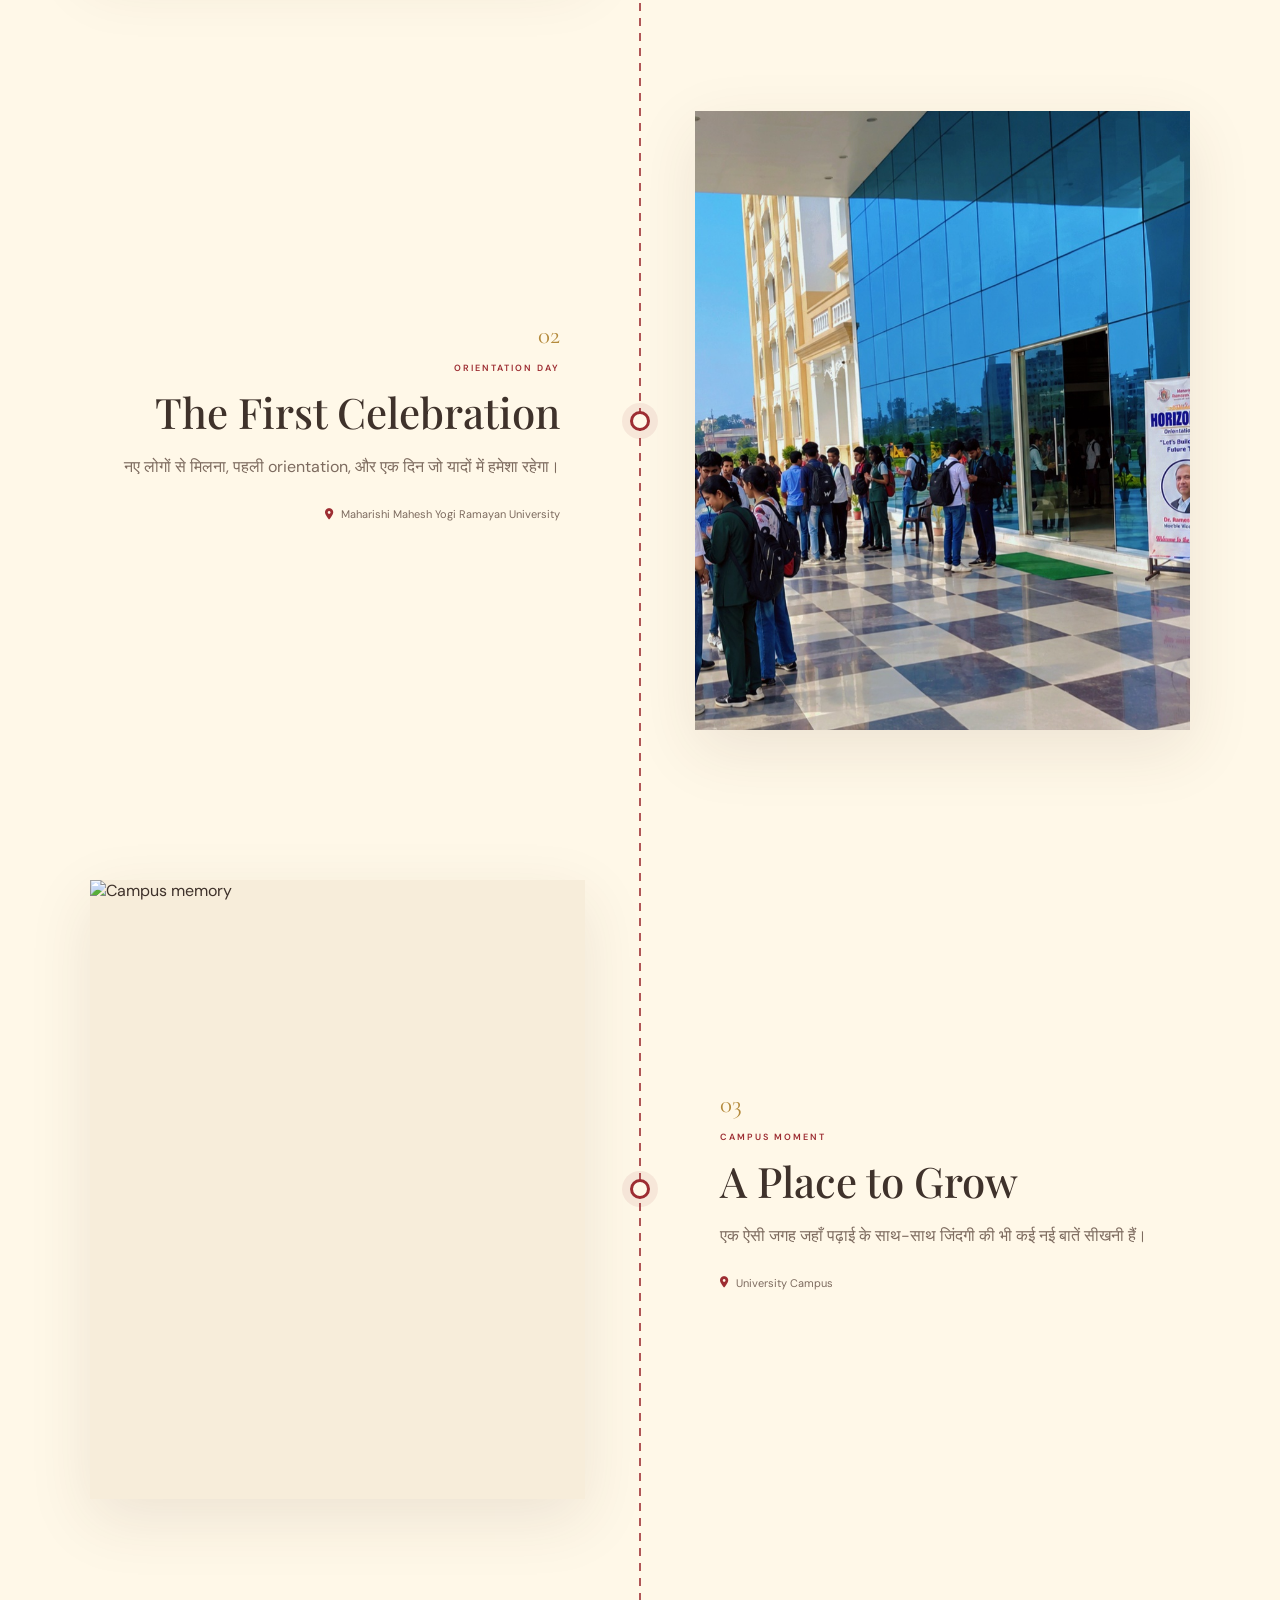
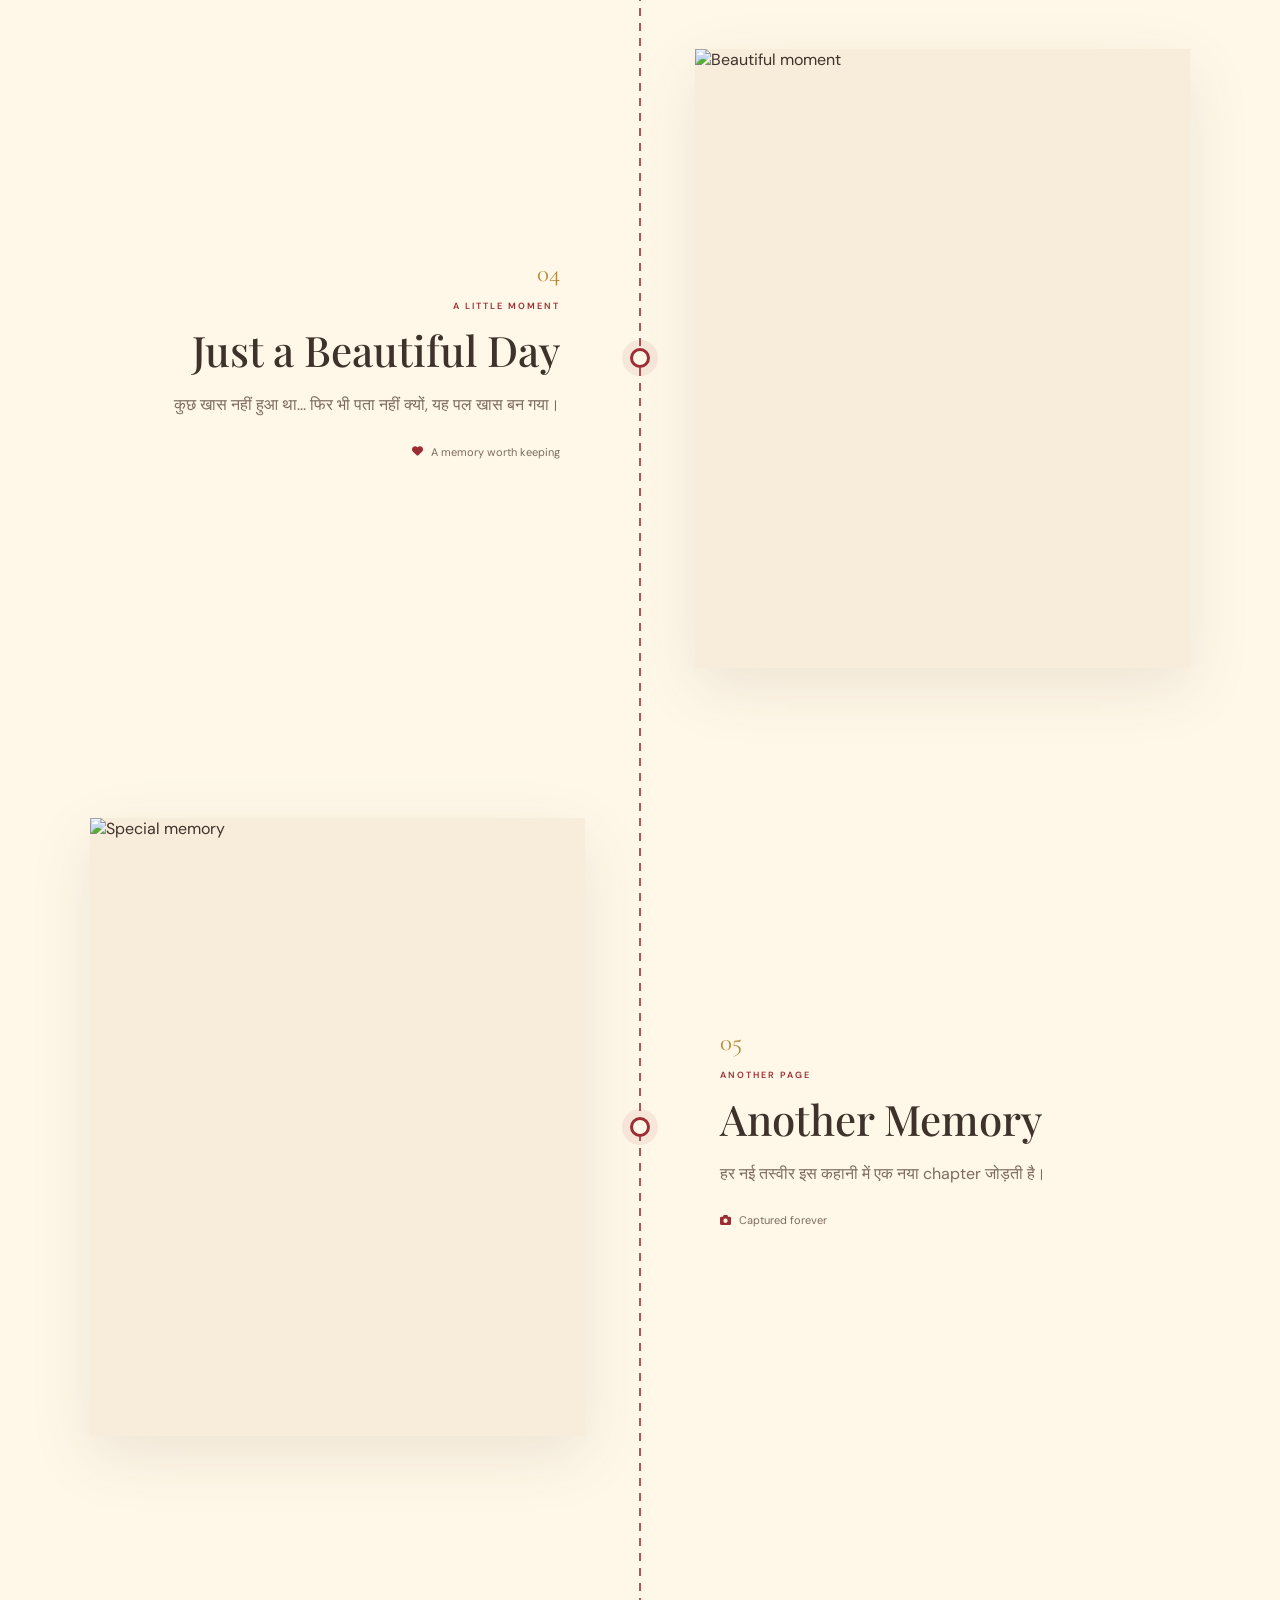
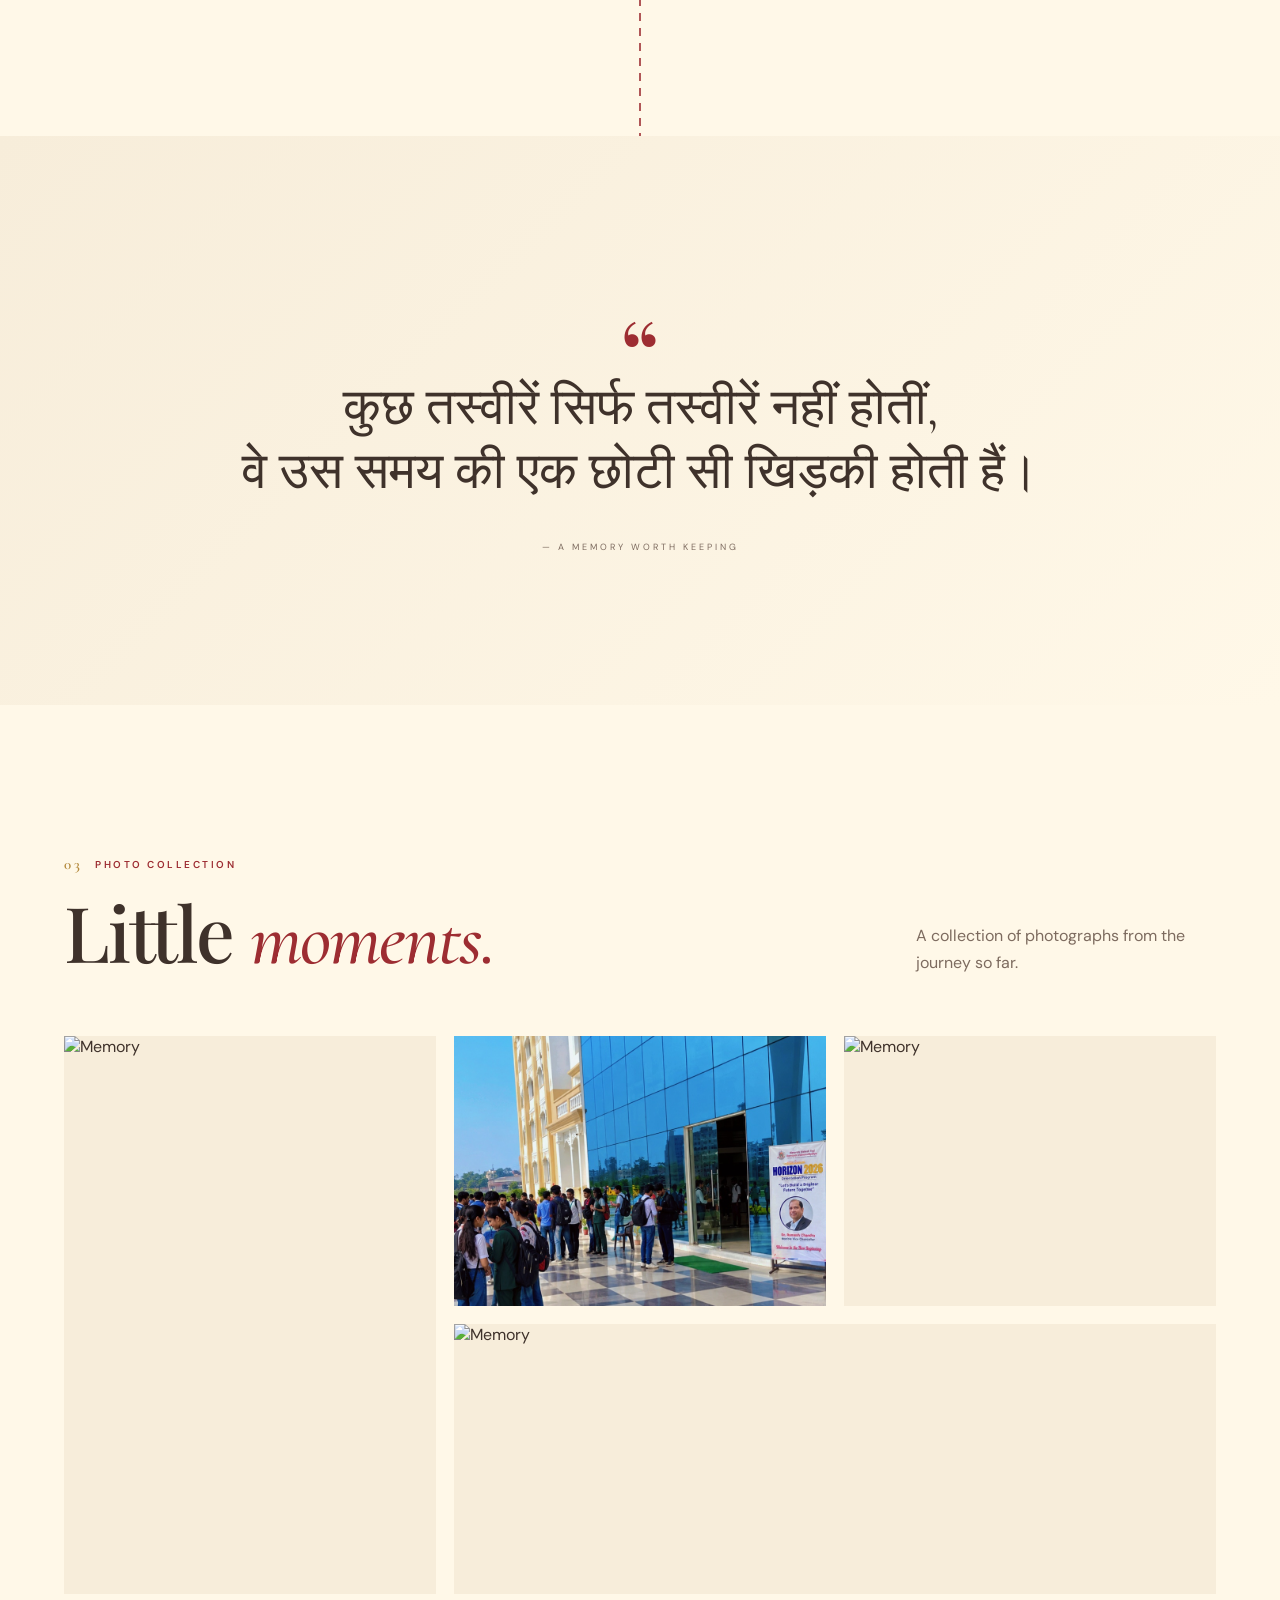
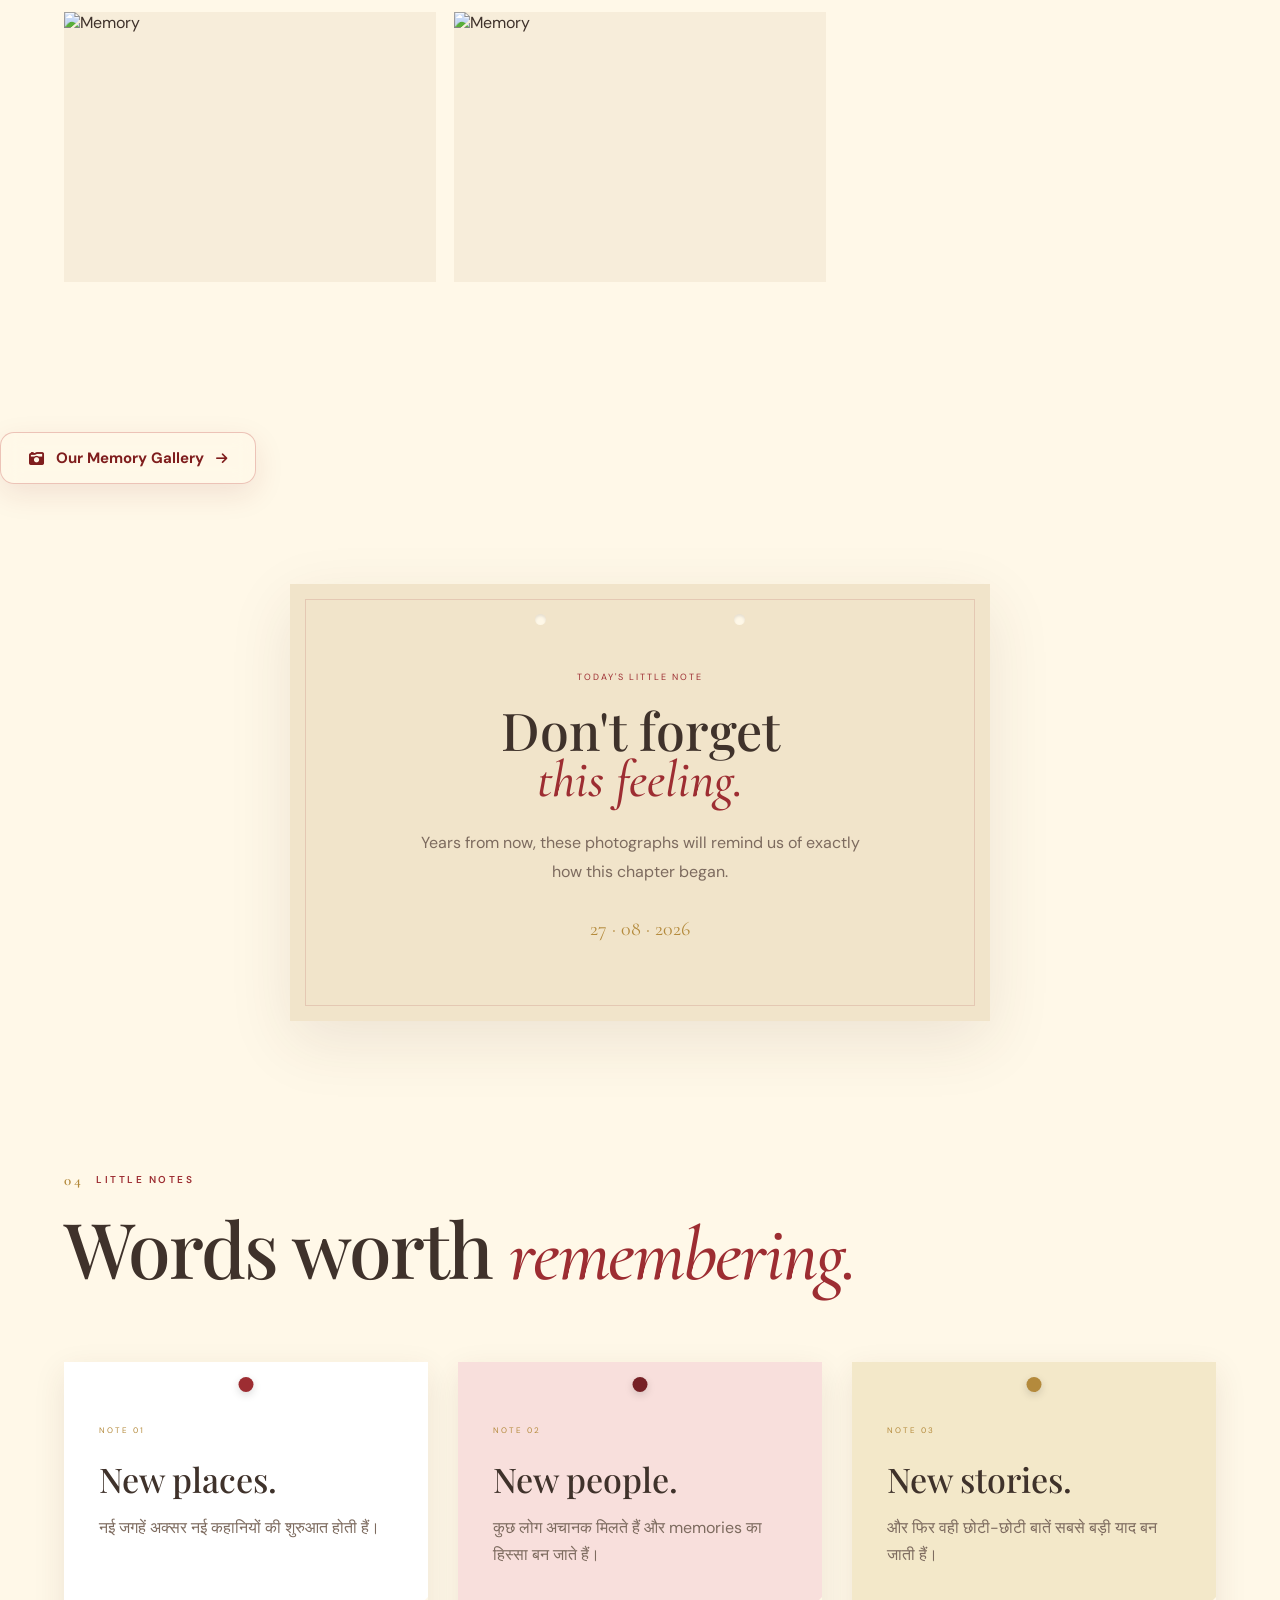
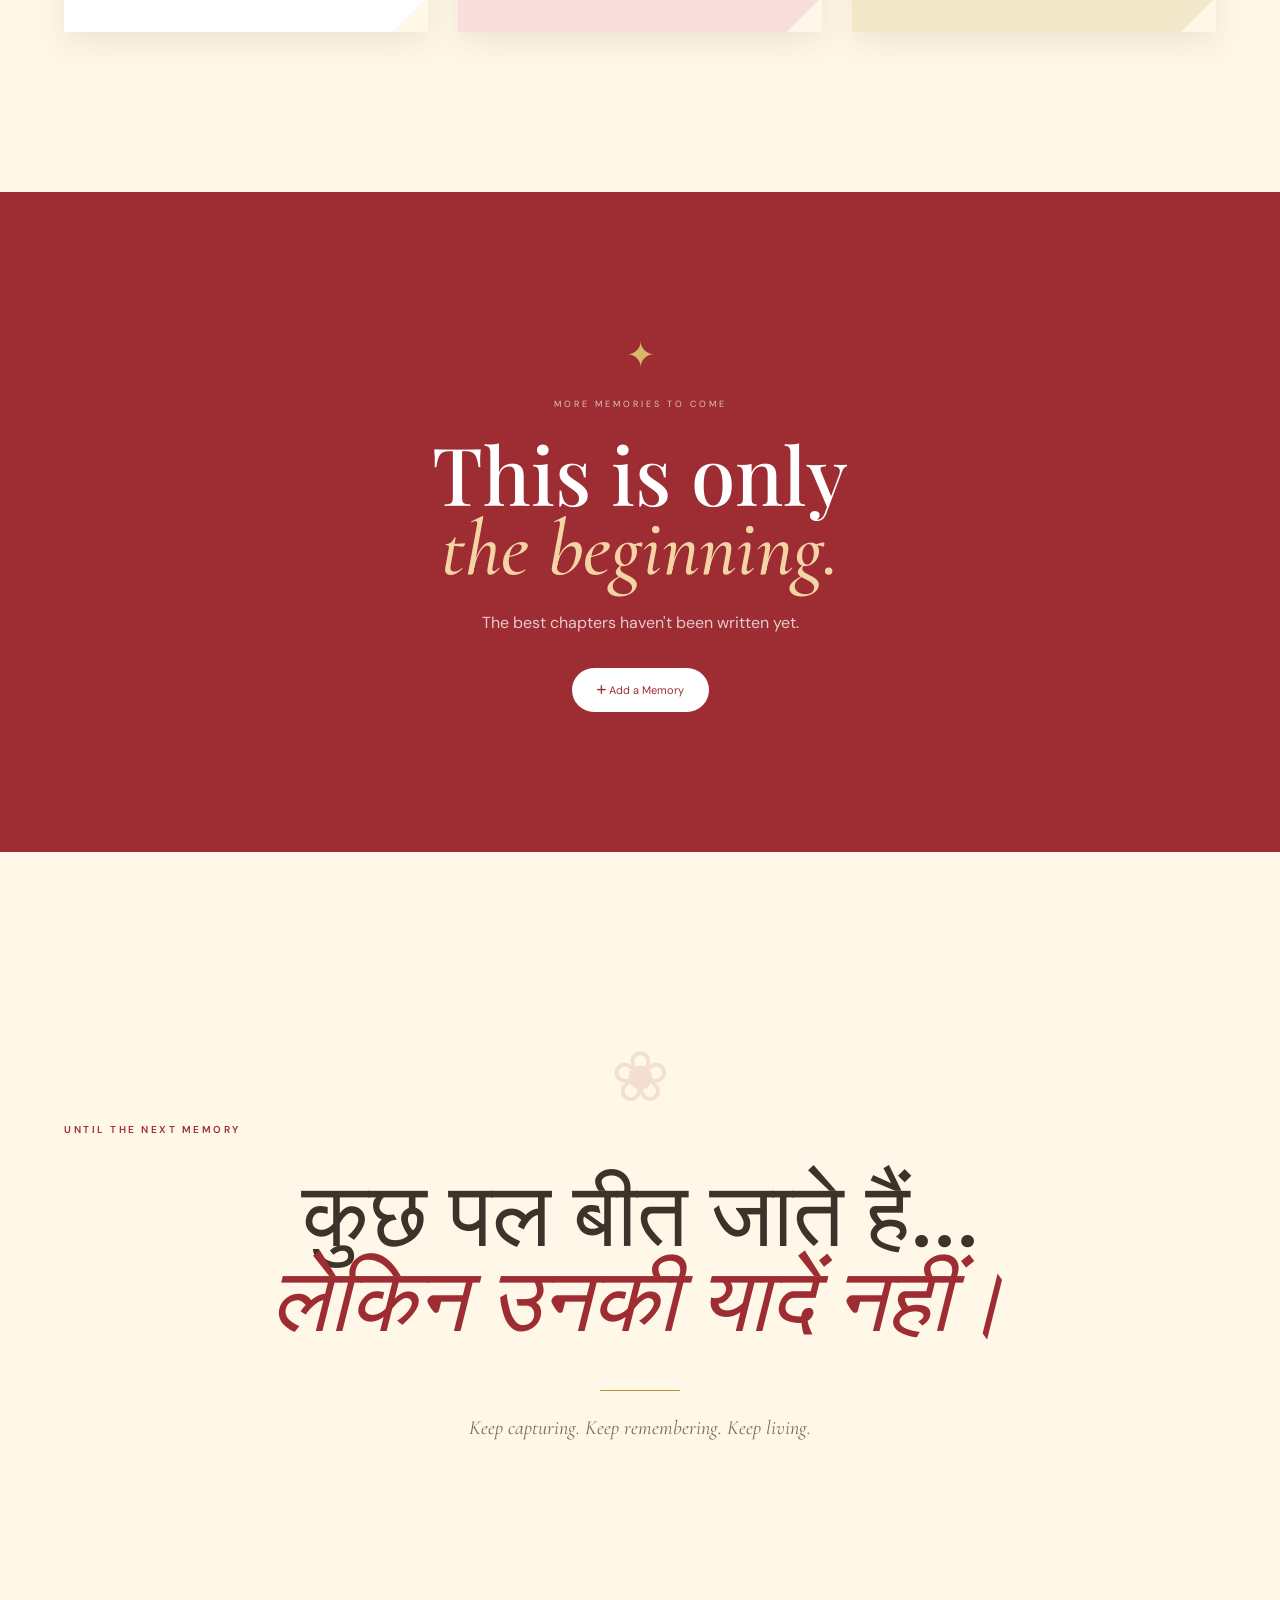
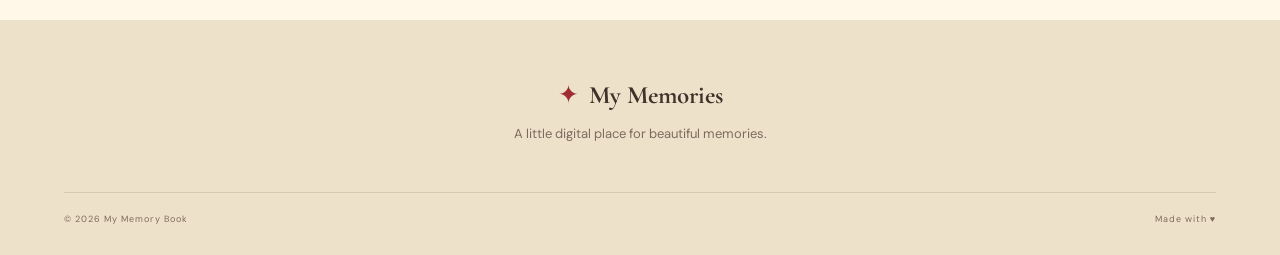
==== commit 468aacc7: "Fix HTML structure and update anchor tags" ====
--- a/index.html
+++ b/index.html
@@ -1331,8 +1331,10 @@
 
                 </div>
 
-            </div>
-<a
+            </div>    
+        </section>
+
+        <a
     href="gallery.html"
     style="
         display:inline-flex;
@@ -1356,9 +1358,7 @@
     <i class="fa-solid fa-camera-retro"></i>
     <span>Our Memory Gallery</span>
     <i class="fa-solid fa-arrow-right" style="font-size:13px;"></i>
-            </a>
-            
-        </section>
+        </a>
 
 
 
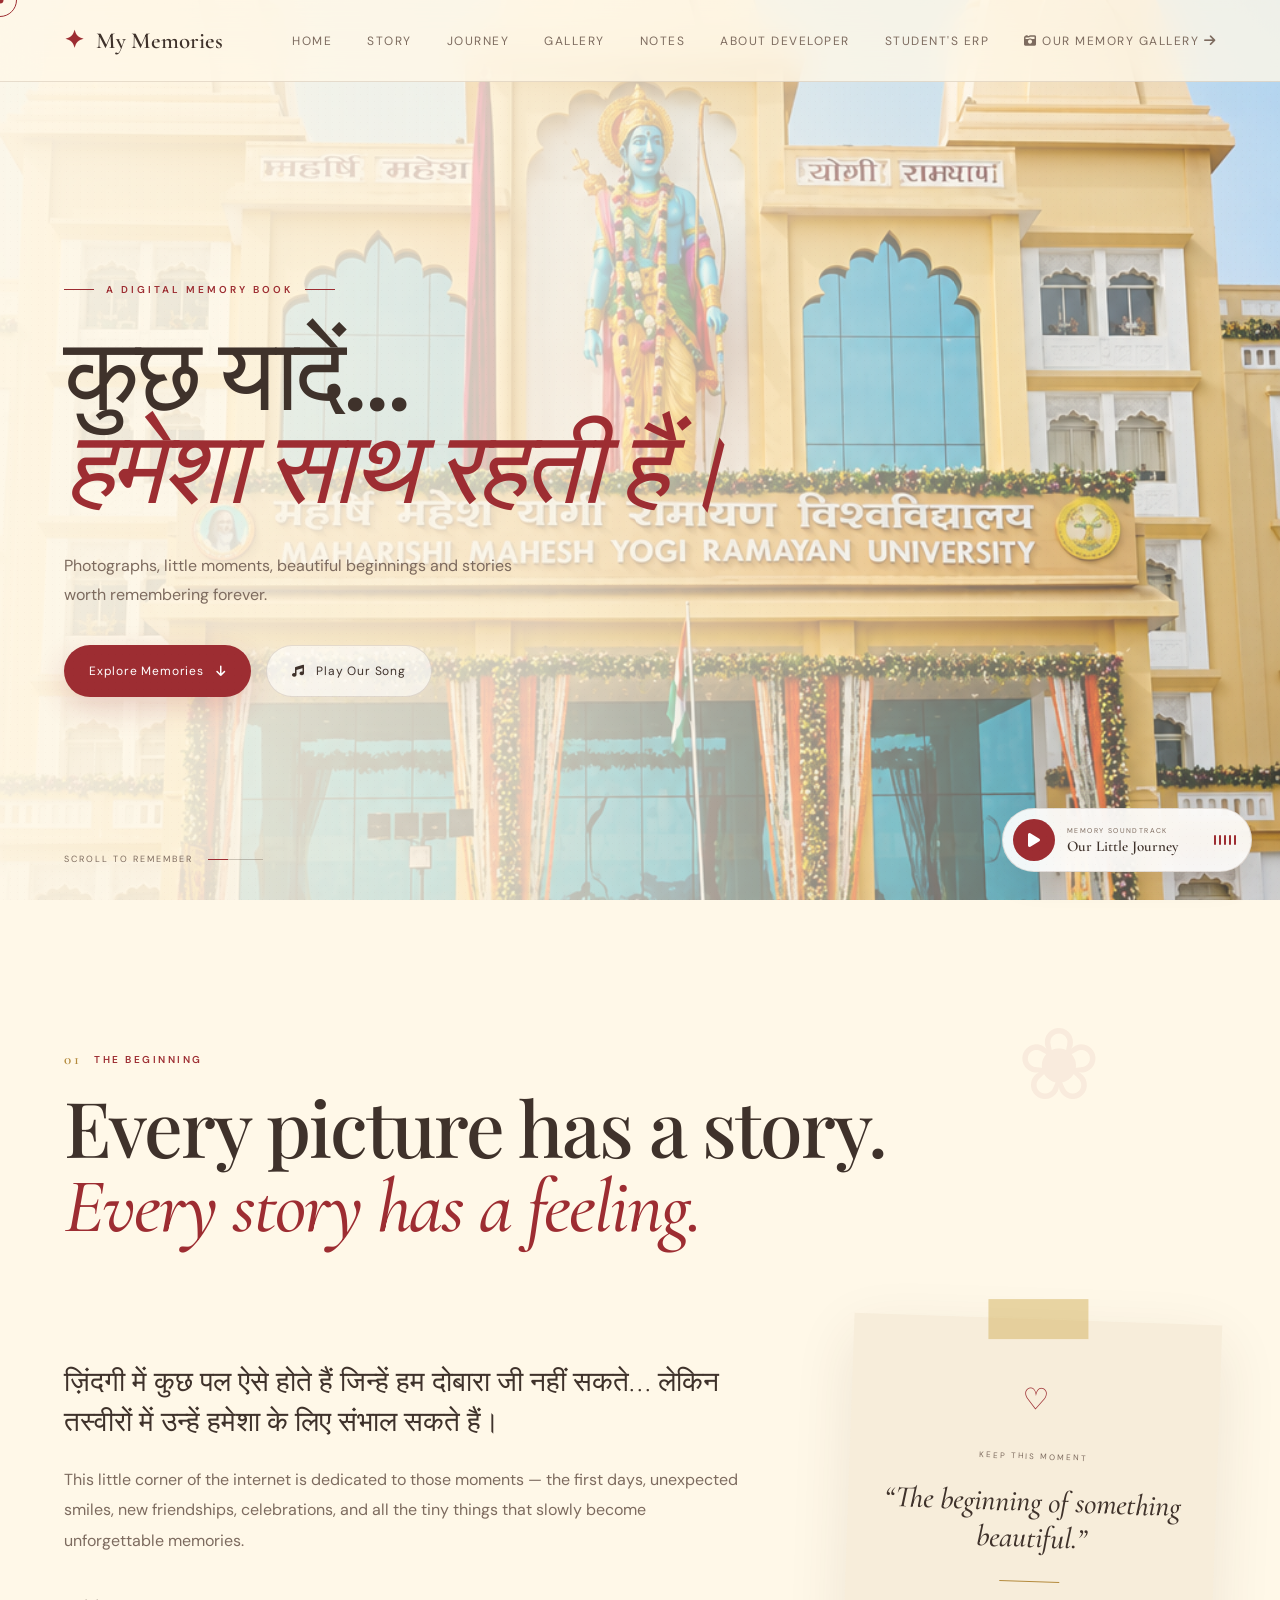
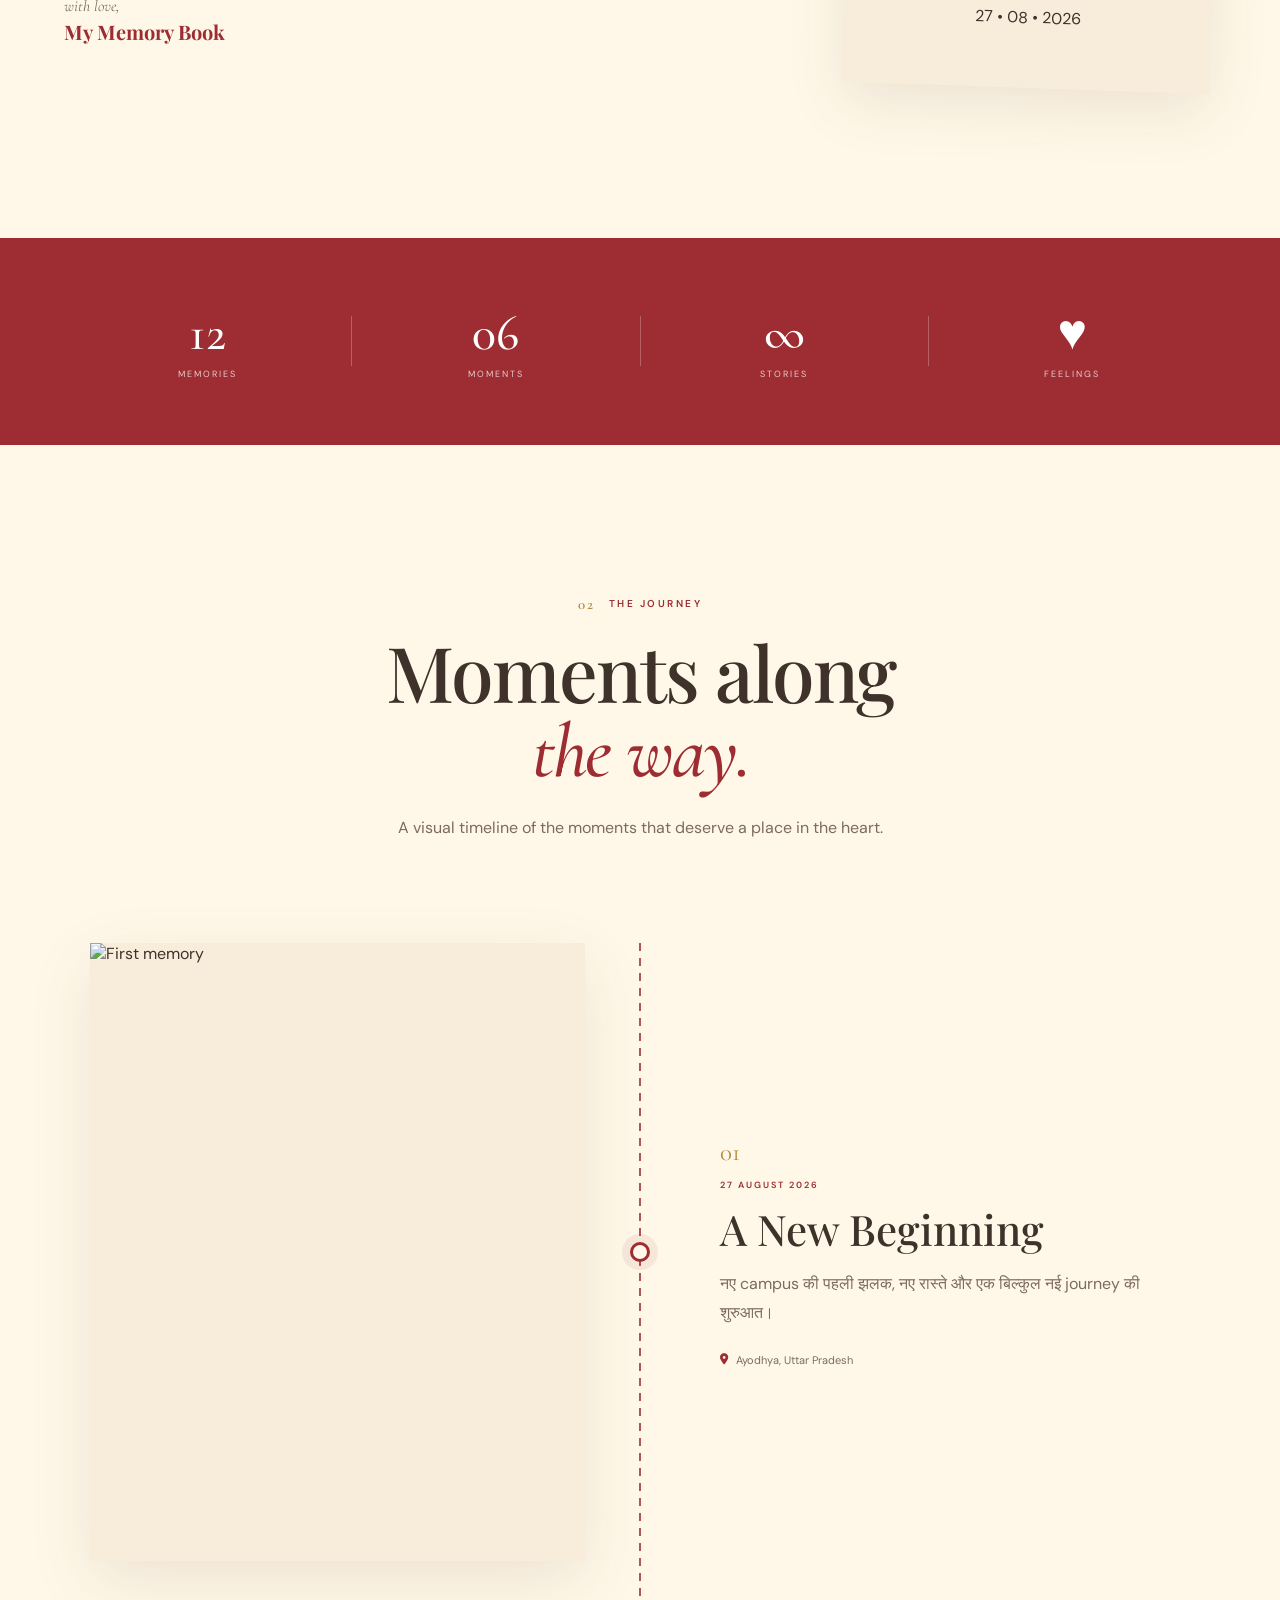
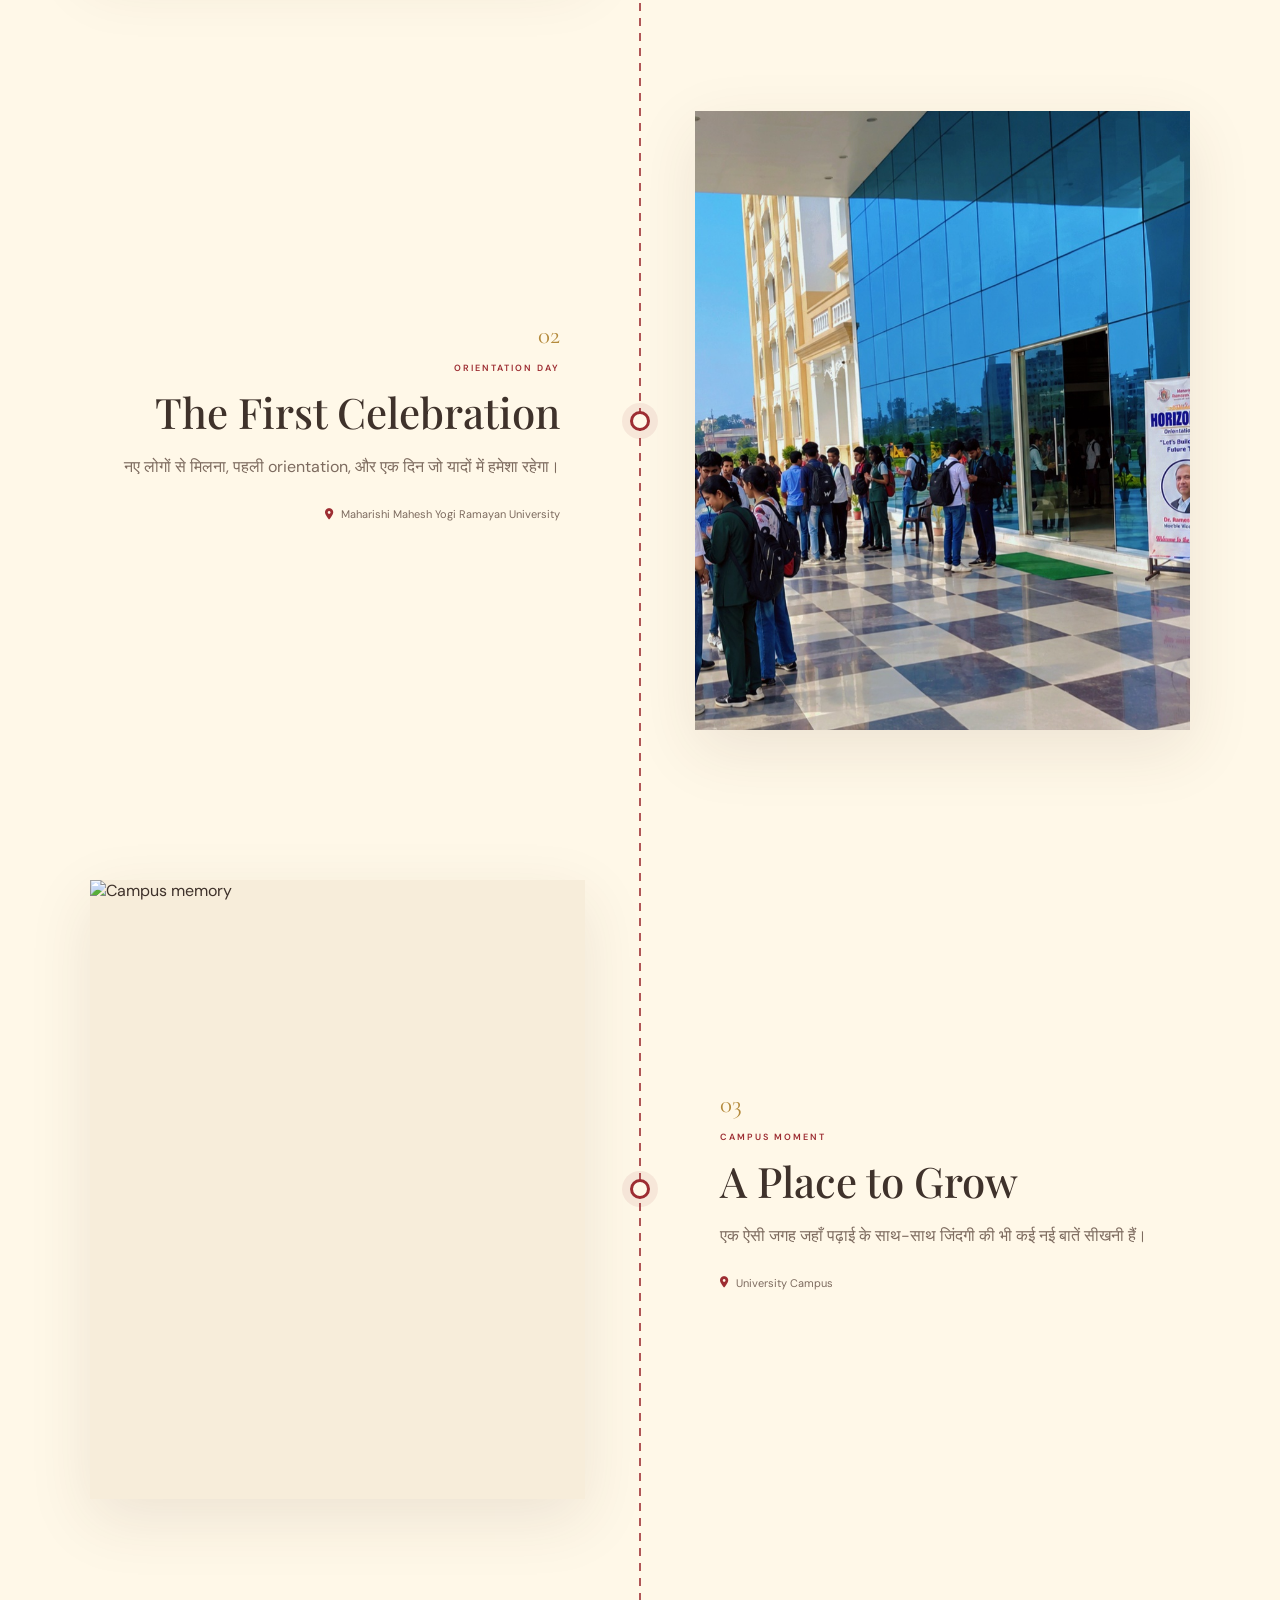
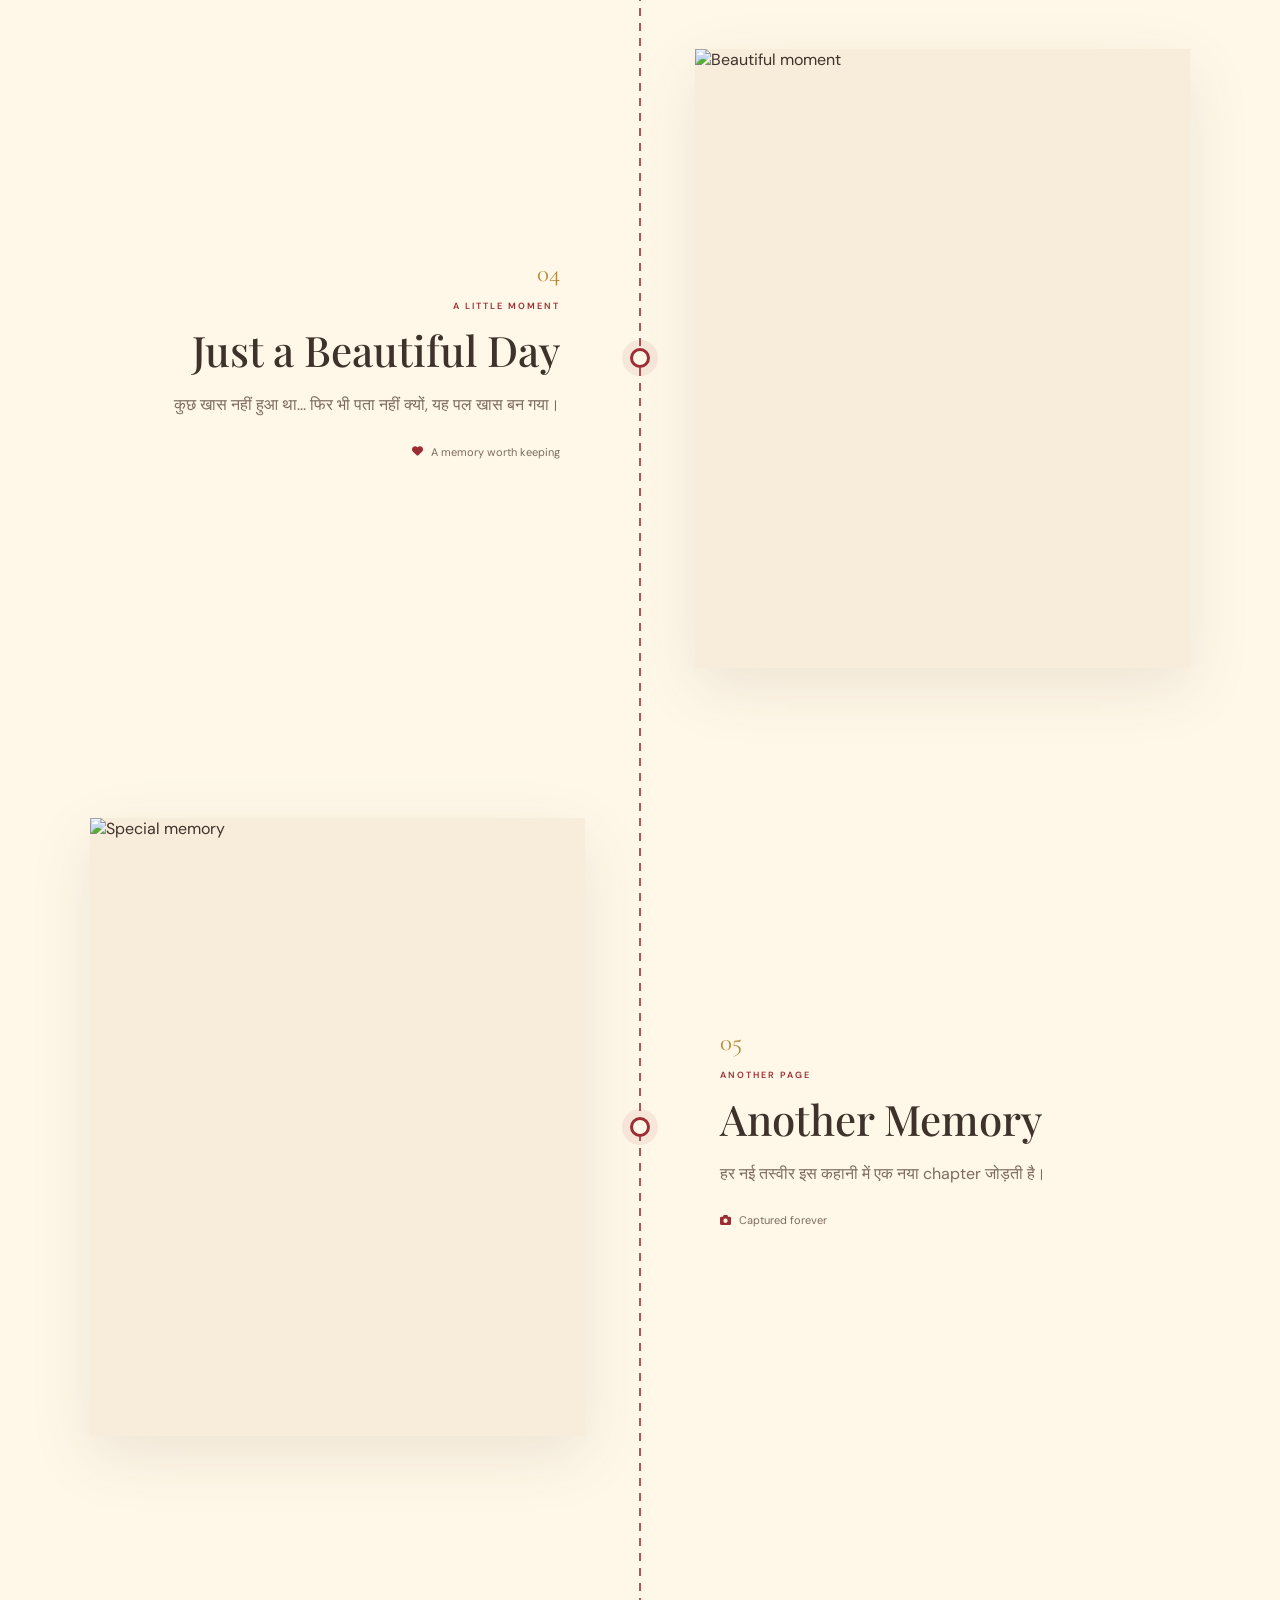
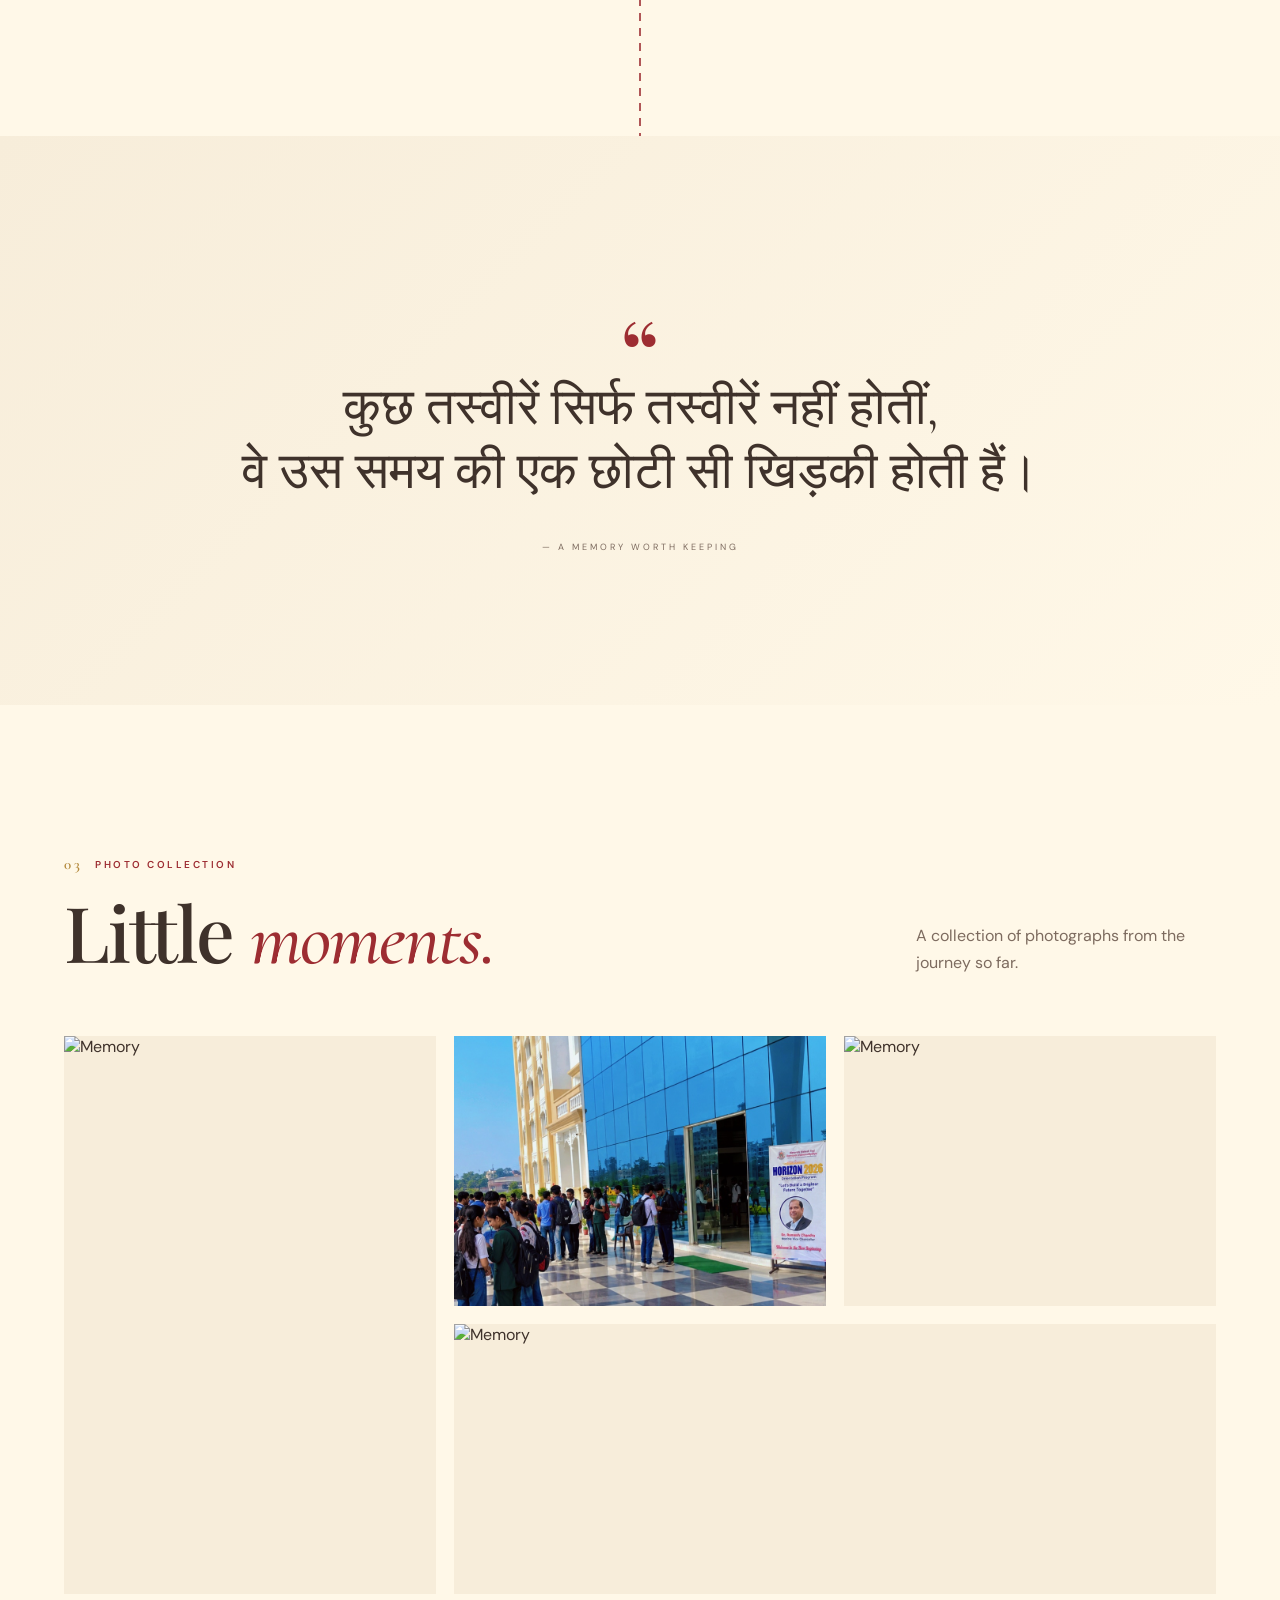
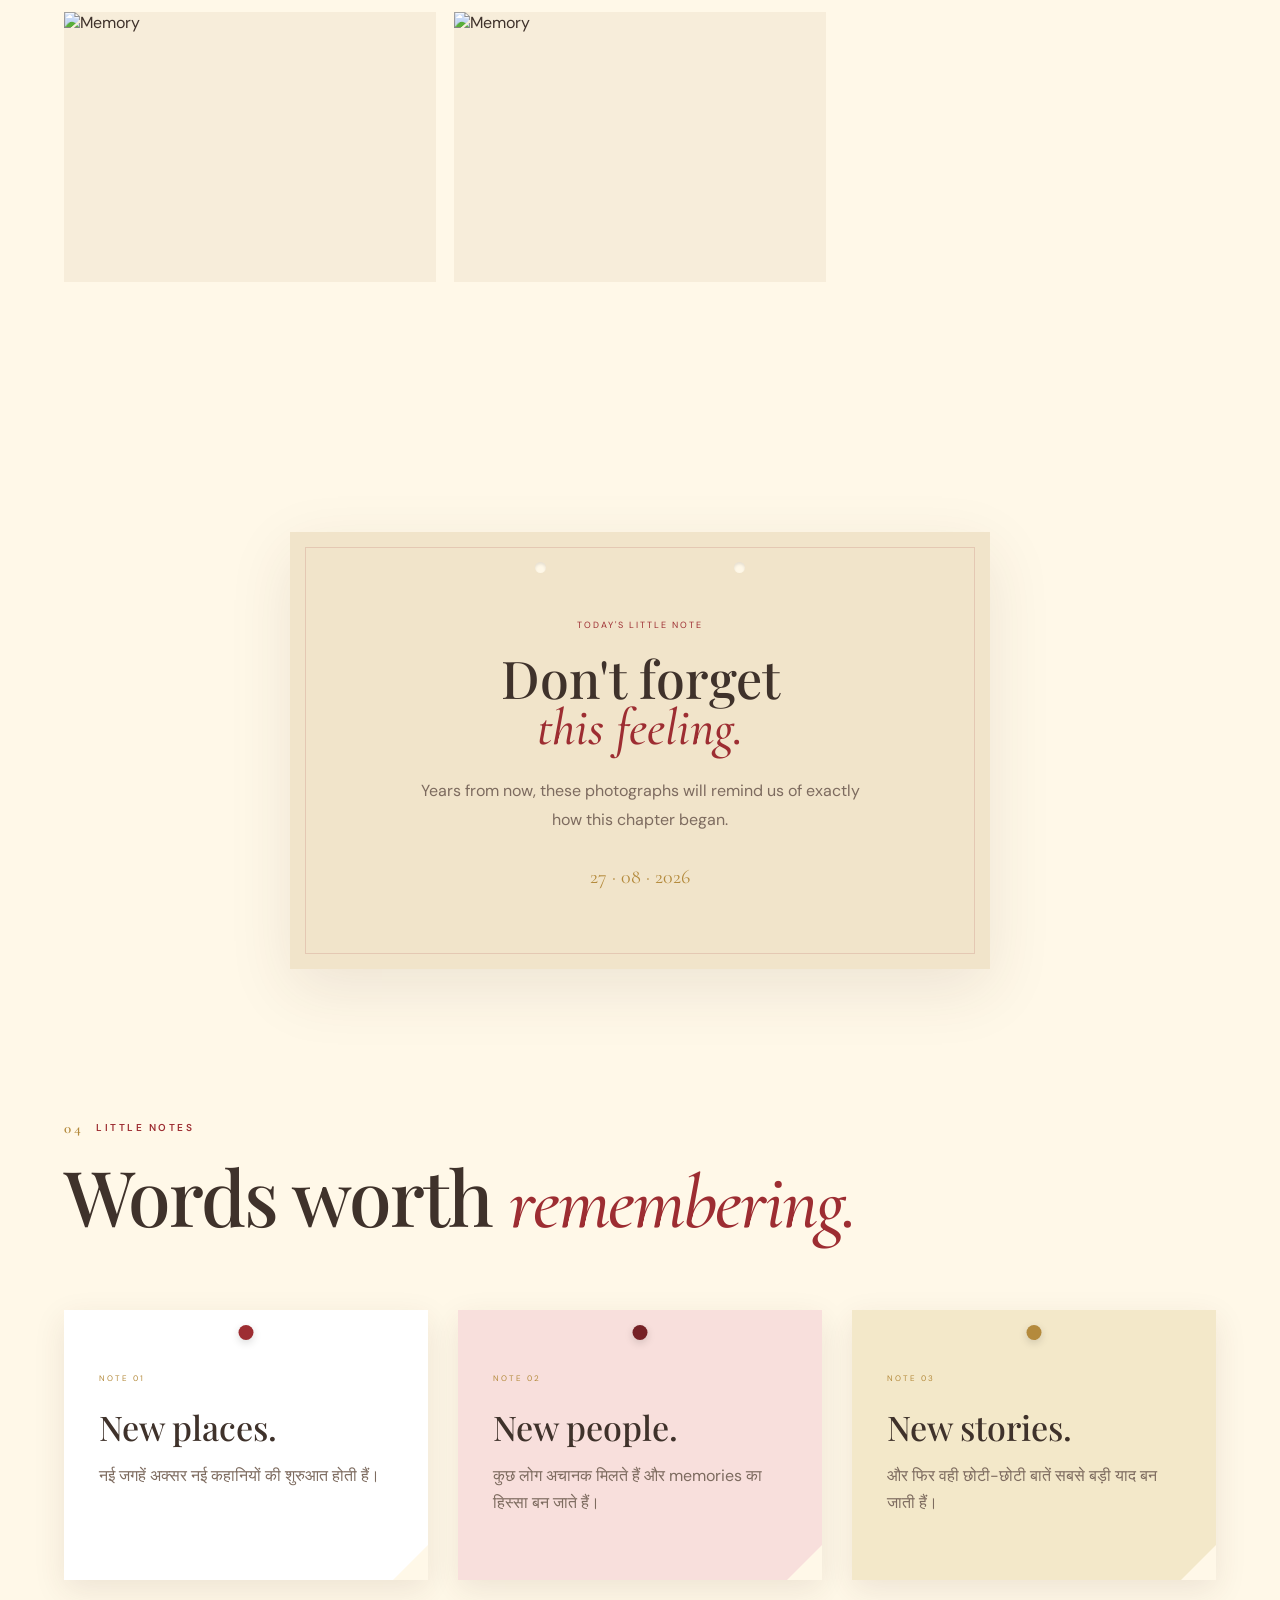
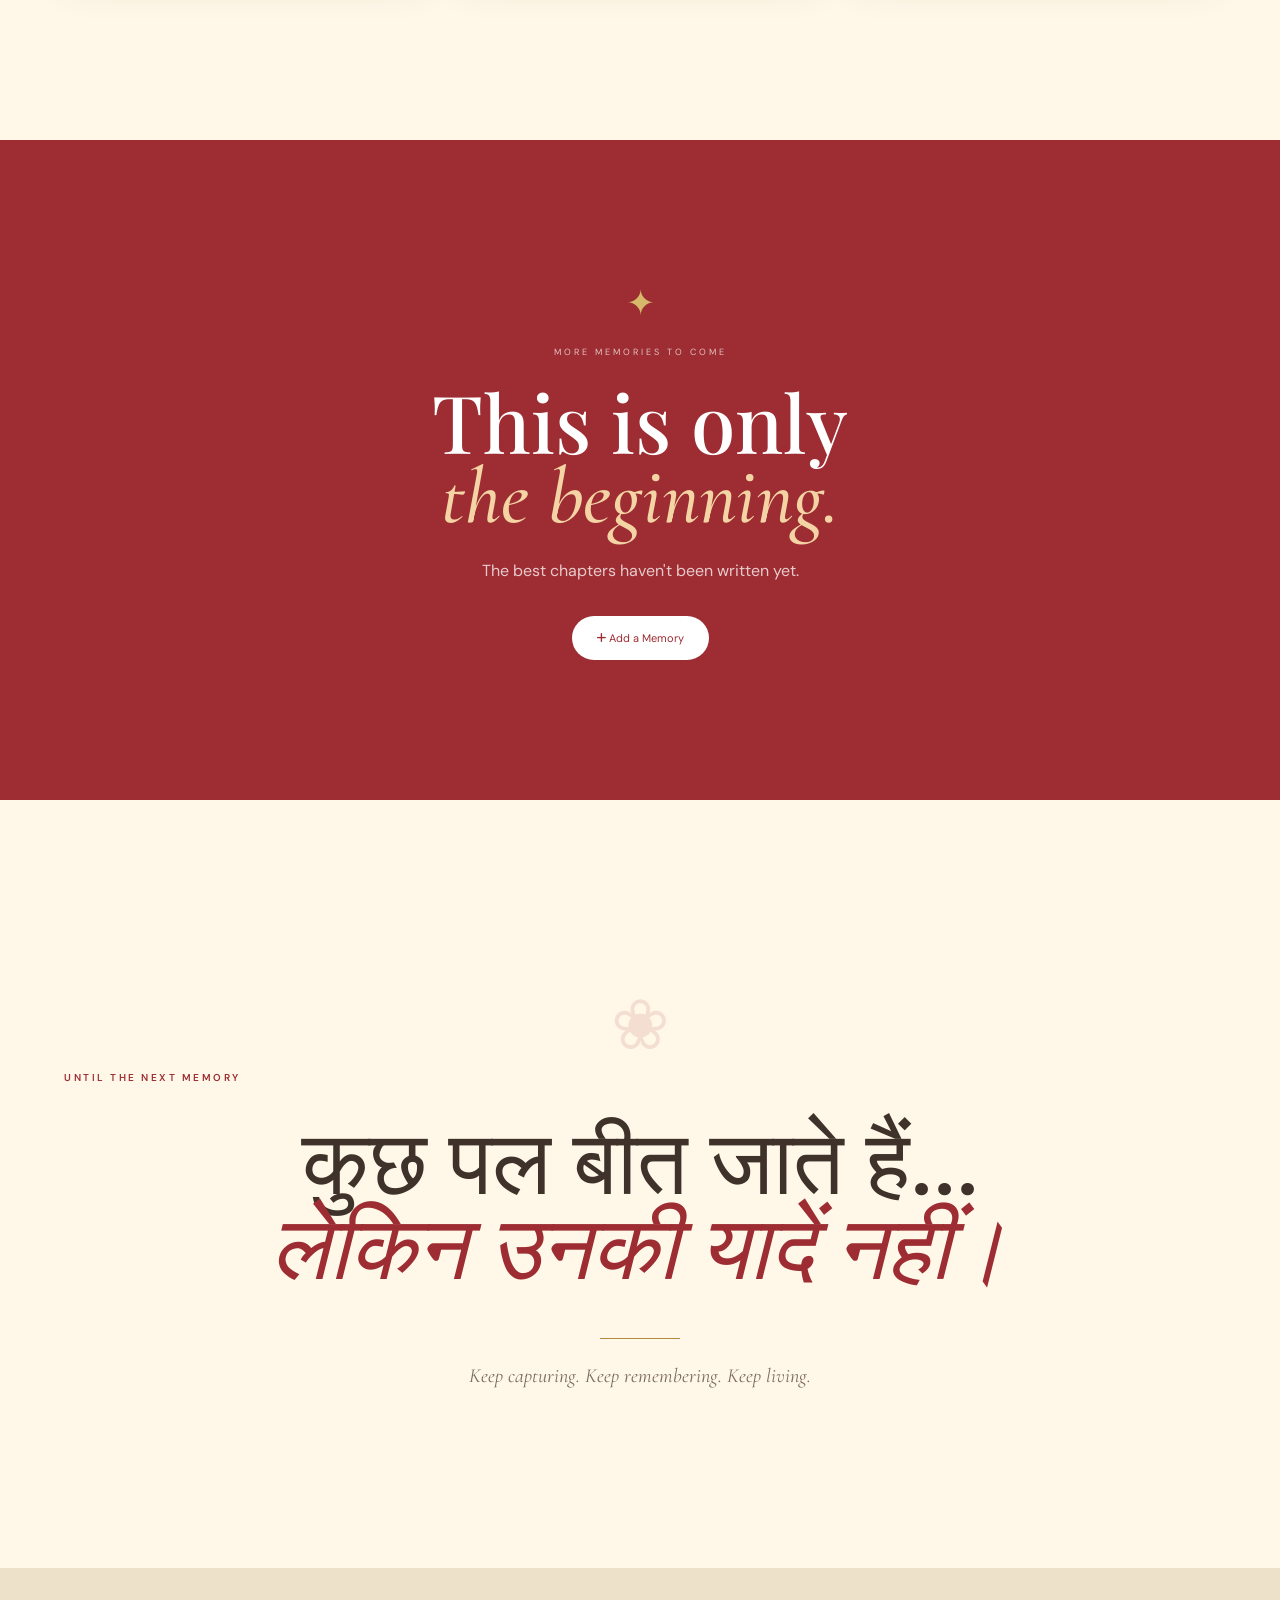
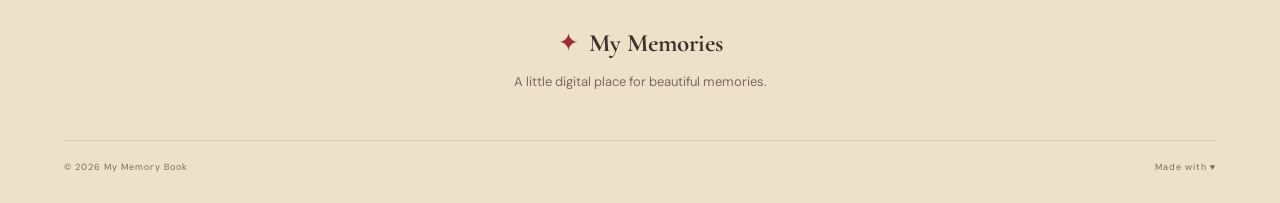
==== commit 14b7ba7e: "Update index.html" ====
--- a/index.html
+++ b/index.html
@@ -351,6 +351,13 @@
 
             <a href="https://stdlogin.mmyrv.co.in/">
                 Student's ERP
+            </a>
+
+            <a   
+    href="gallery.html">
+    <i class="fa-solid fa-camera-retro"></i>
+    <span>Our Memory Gallery</span>
+    <i class="fa-solid fa-arrow-right" style="font-size:13px;"></i>
             </a>
 
         </nav>
@@ -408,6 +415,13 @@
         <a href="https://stdlogin.mmyrv.co.in/">
                 Student's ERP
         </a>
+
+     <a   
+    href="gallery.html">
+    <i class="fa-solid fa-camera-retro"></i>
+    <span>Our Memory Gallery</span>
+    <i class="fa-solid fa-arrow-right" style="font-size:13px;"></i>
+    </a>
 
     </div>
 
@@ -1334,32 +1348,6 @@
             </div>    
         </section>
 
-        <a
-    href="gallery.html"
-    style="
-        display:inline-flex;
-        align-items:center;
-        gap:12px;
-        padding:15px 28px;
-        background:rgba(255,248,232,0.75);
-        color:#7f1d1d;
-        text-decoration:none;
-        border:1px solid rgba(178,34,34,0.25);
-        border-radius:14px;
-        font-family:'DM Sans',sans-serif;
-        font-size:15px;
-        font-weight:700;
-        box-shadow:0 10px 30px rgba(127,29,29,0.10);
-        backdrop-filter:blur(10px);
-        -webkit-backdrop-filter:blur(10px);
-        transition:transform .3s ease,box-shadow .3s ease;
-    "
->
-    <i class="fa-solid fa-camera-retro"></i>
-    <span>Our Memory Gallery</span>
-    <i class="fa-solid fa-arrow-right" style="font-size:13px;"></i>
-        </a>
-
 
 
         <!-- =====================================
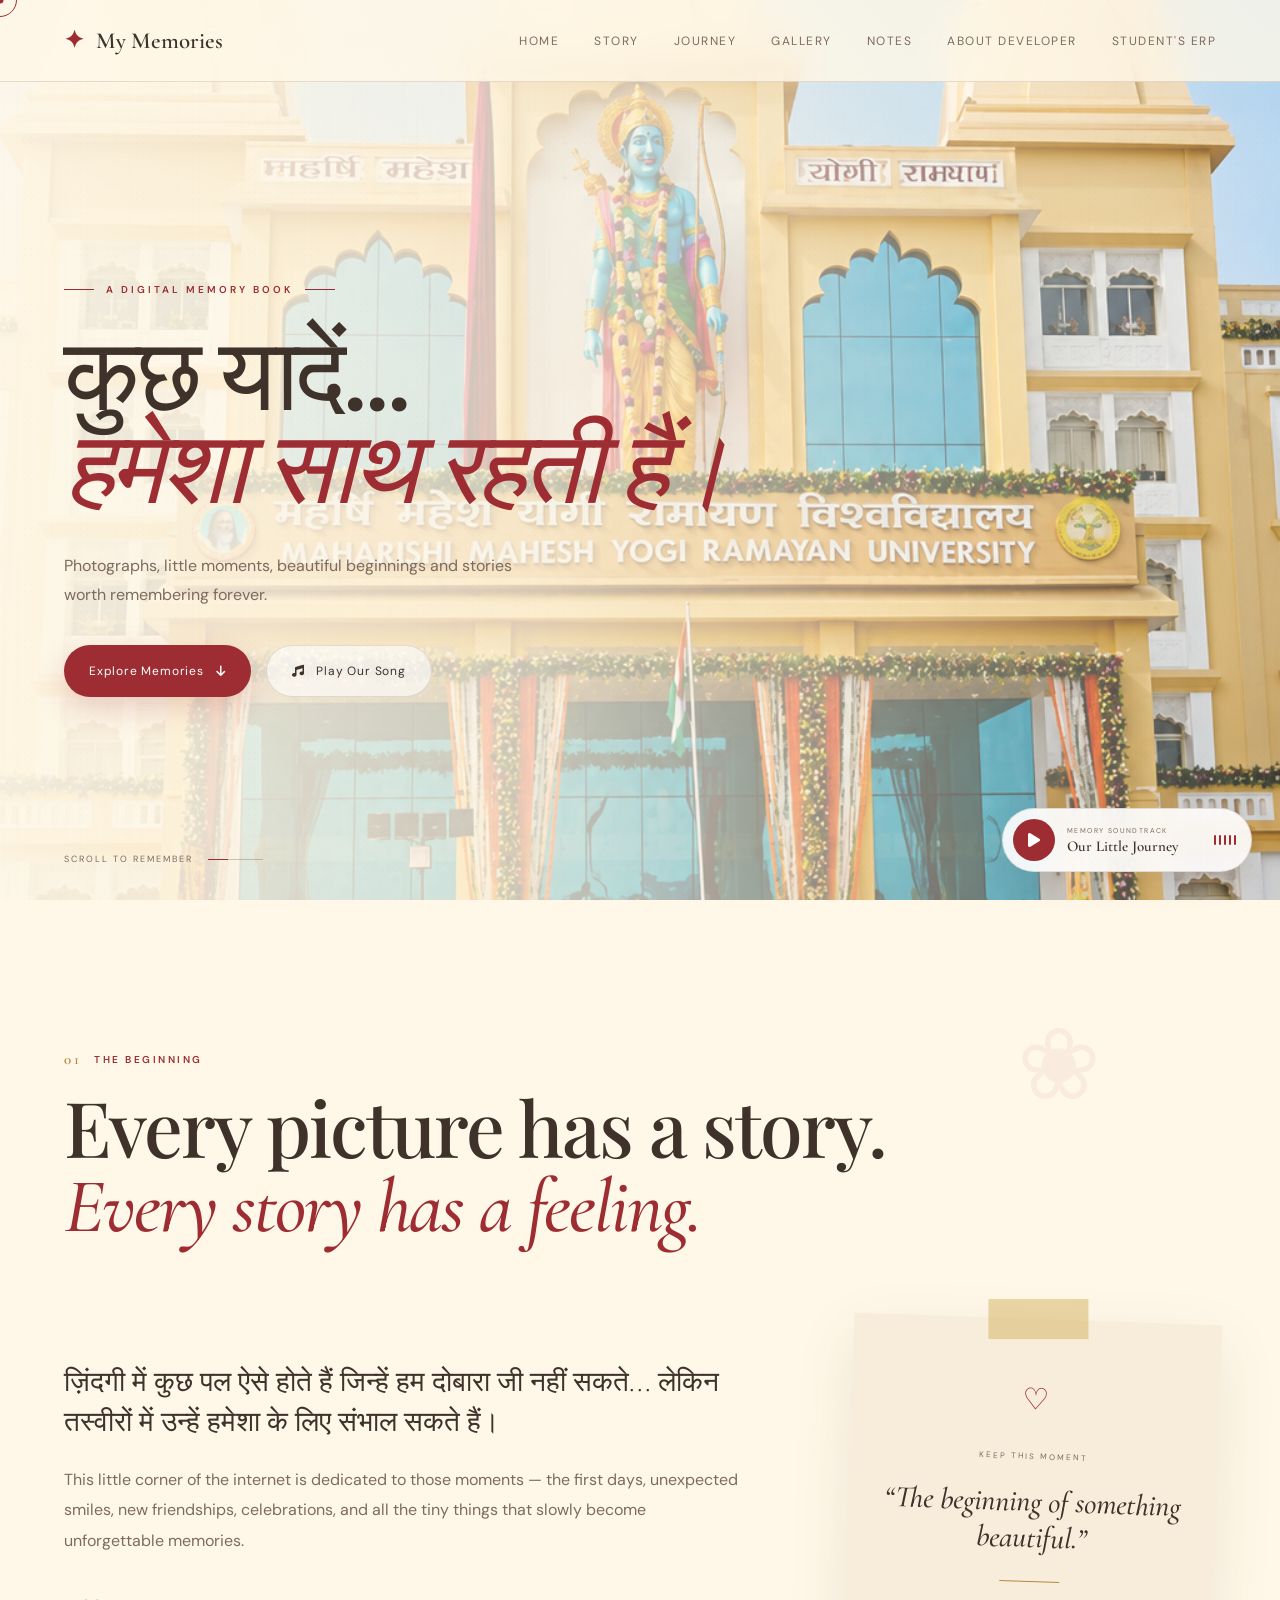
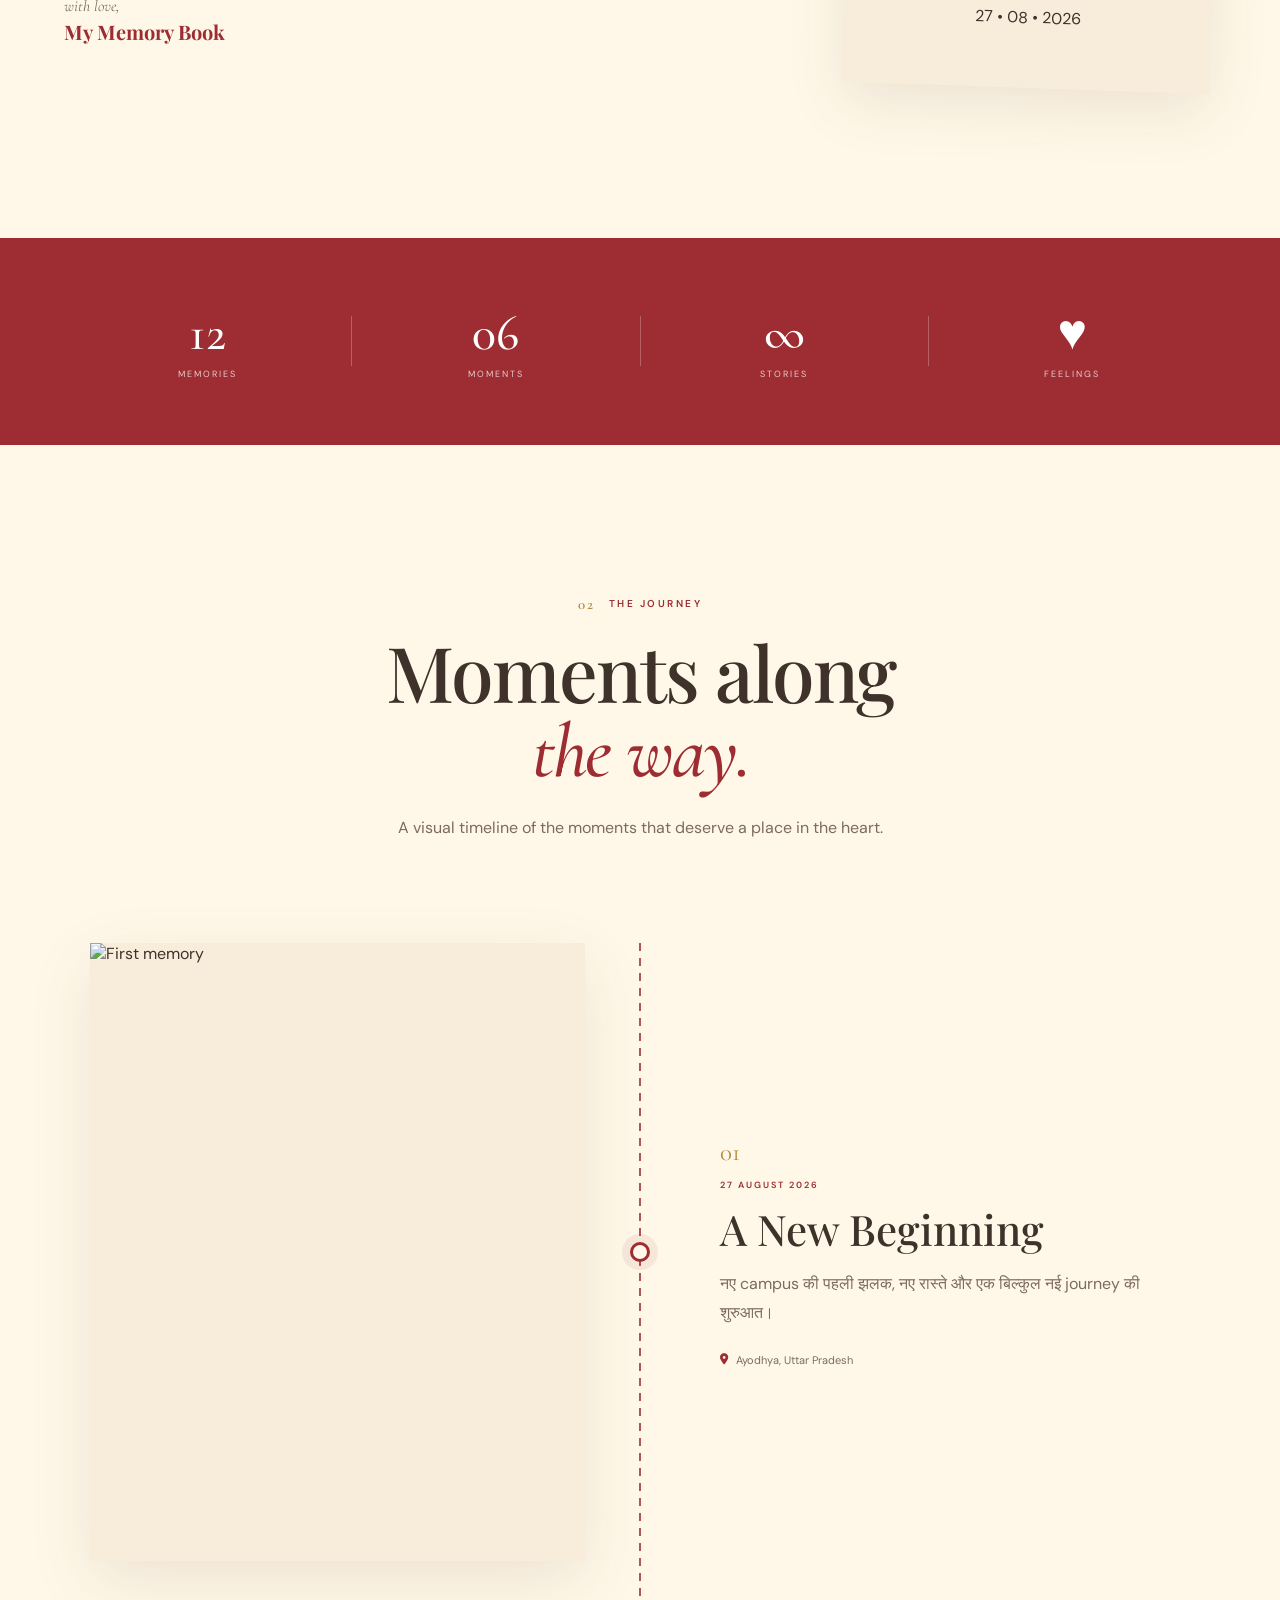
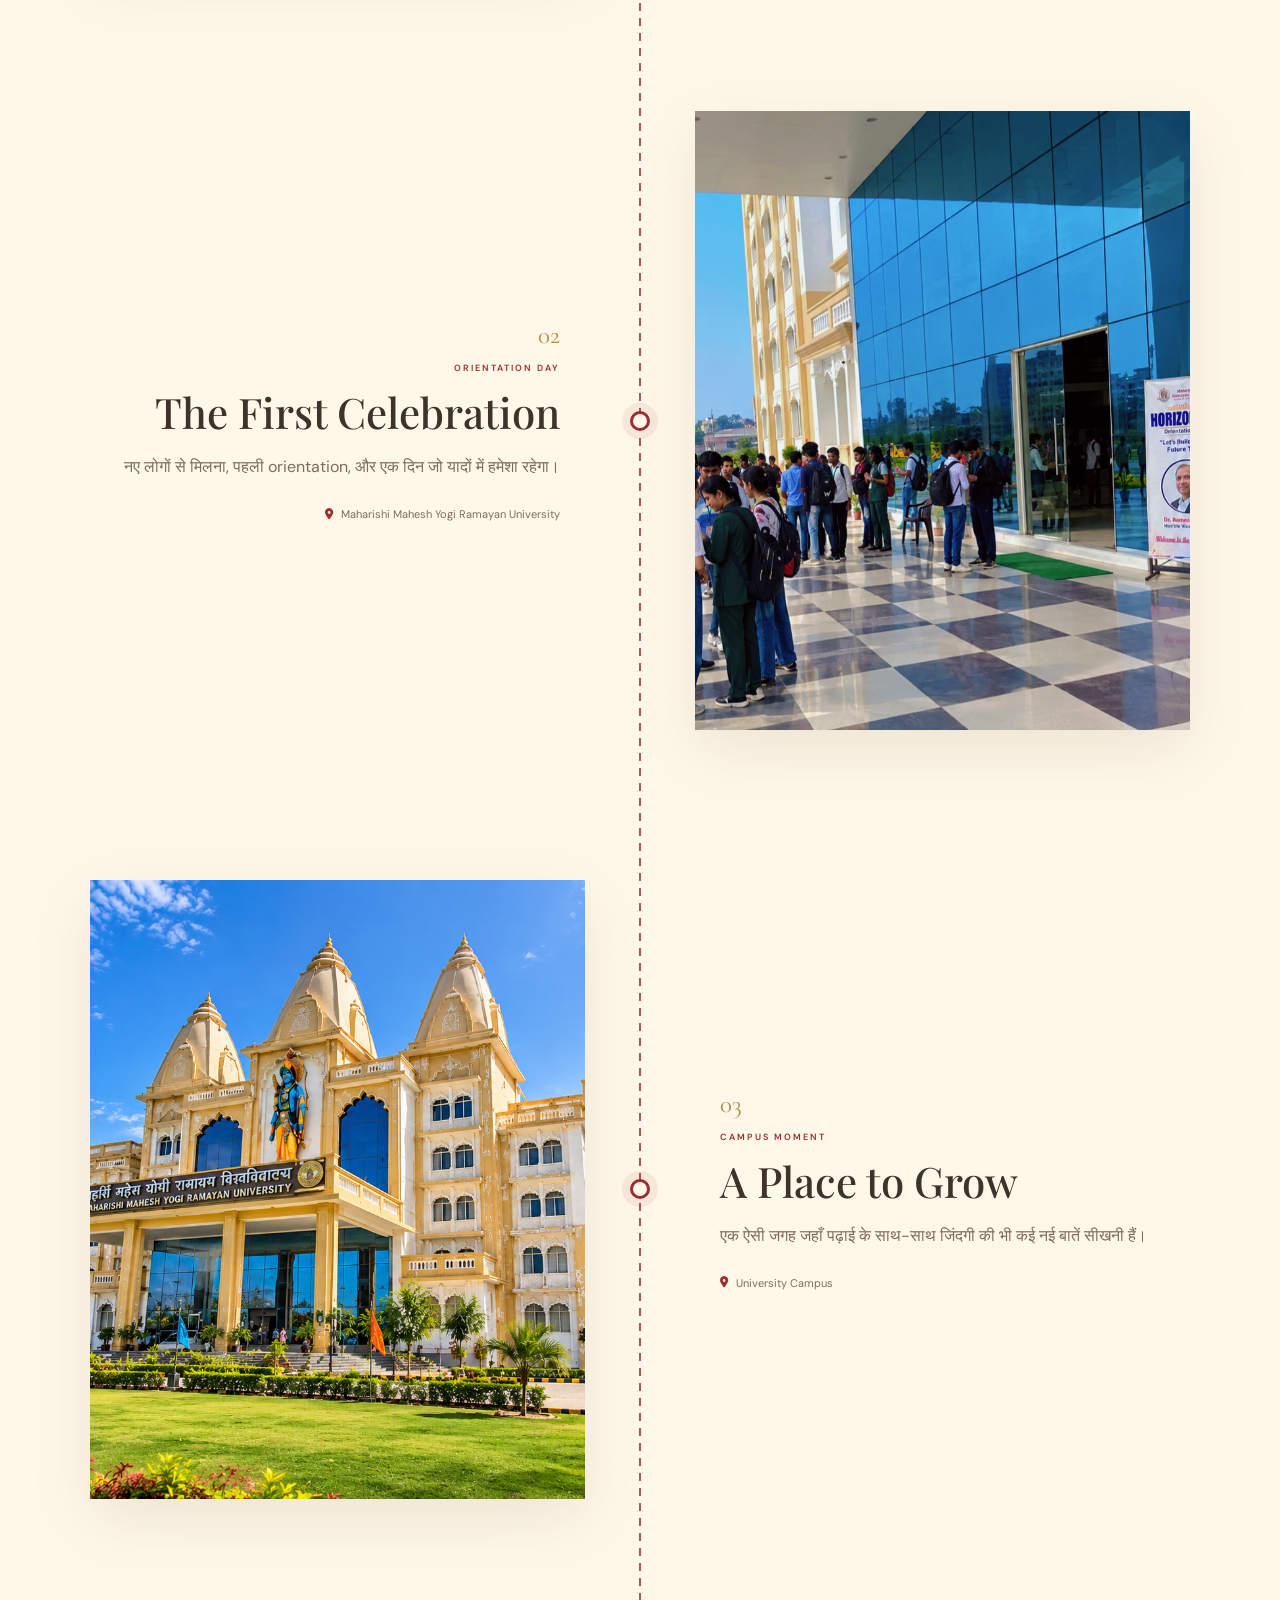
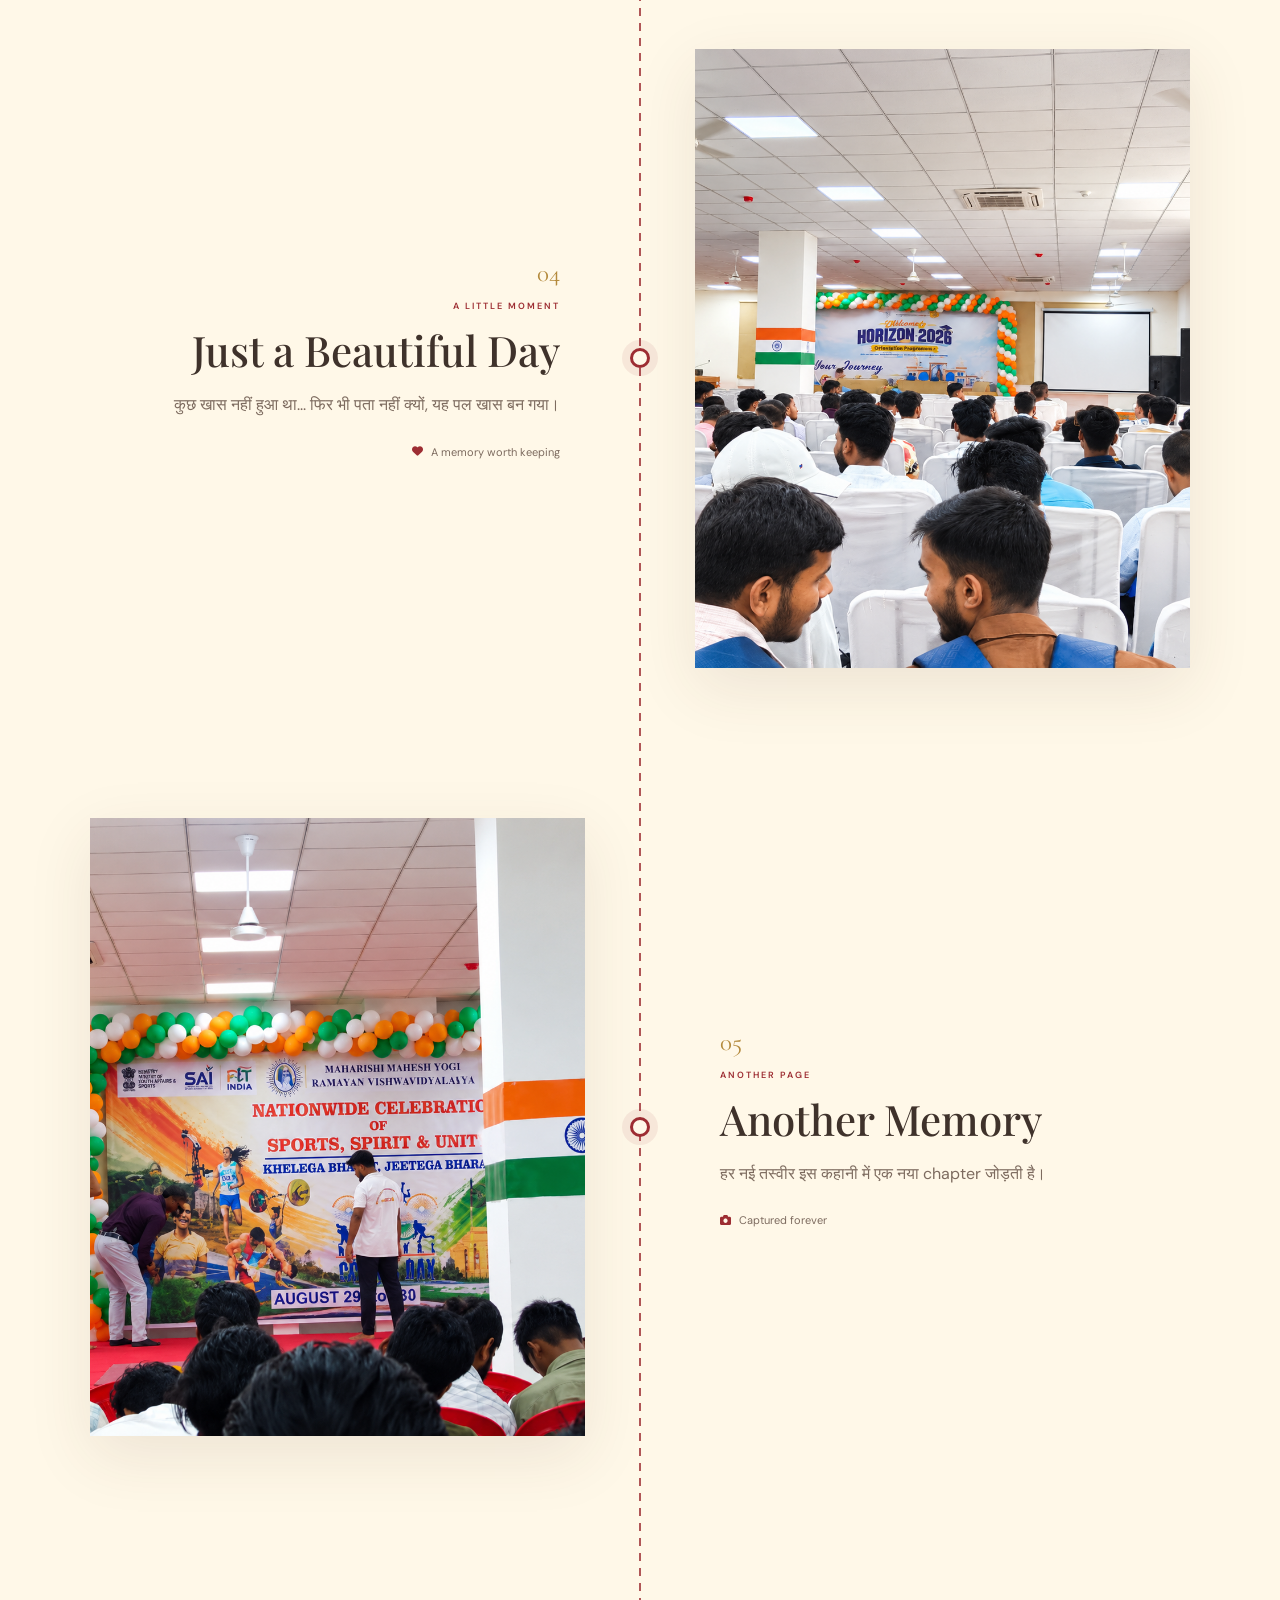
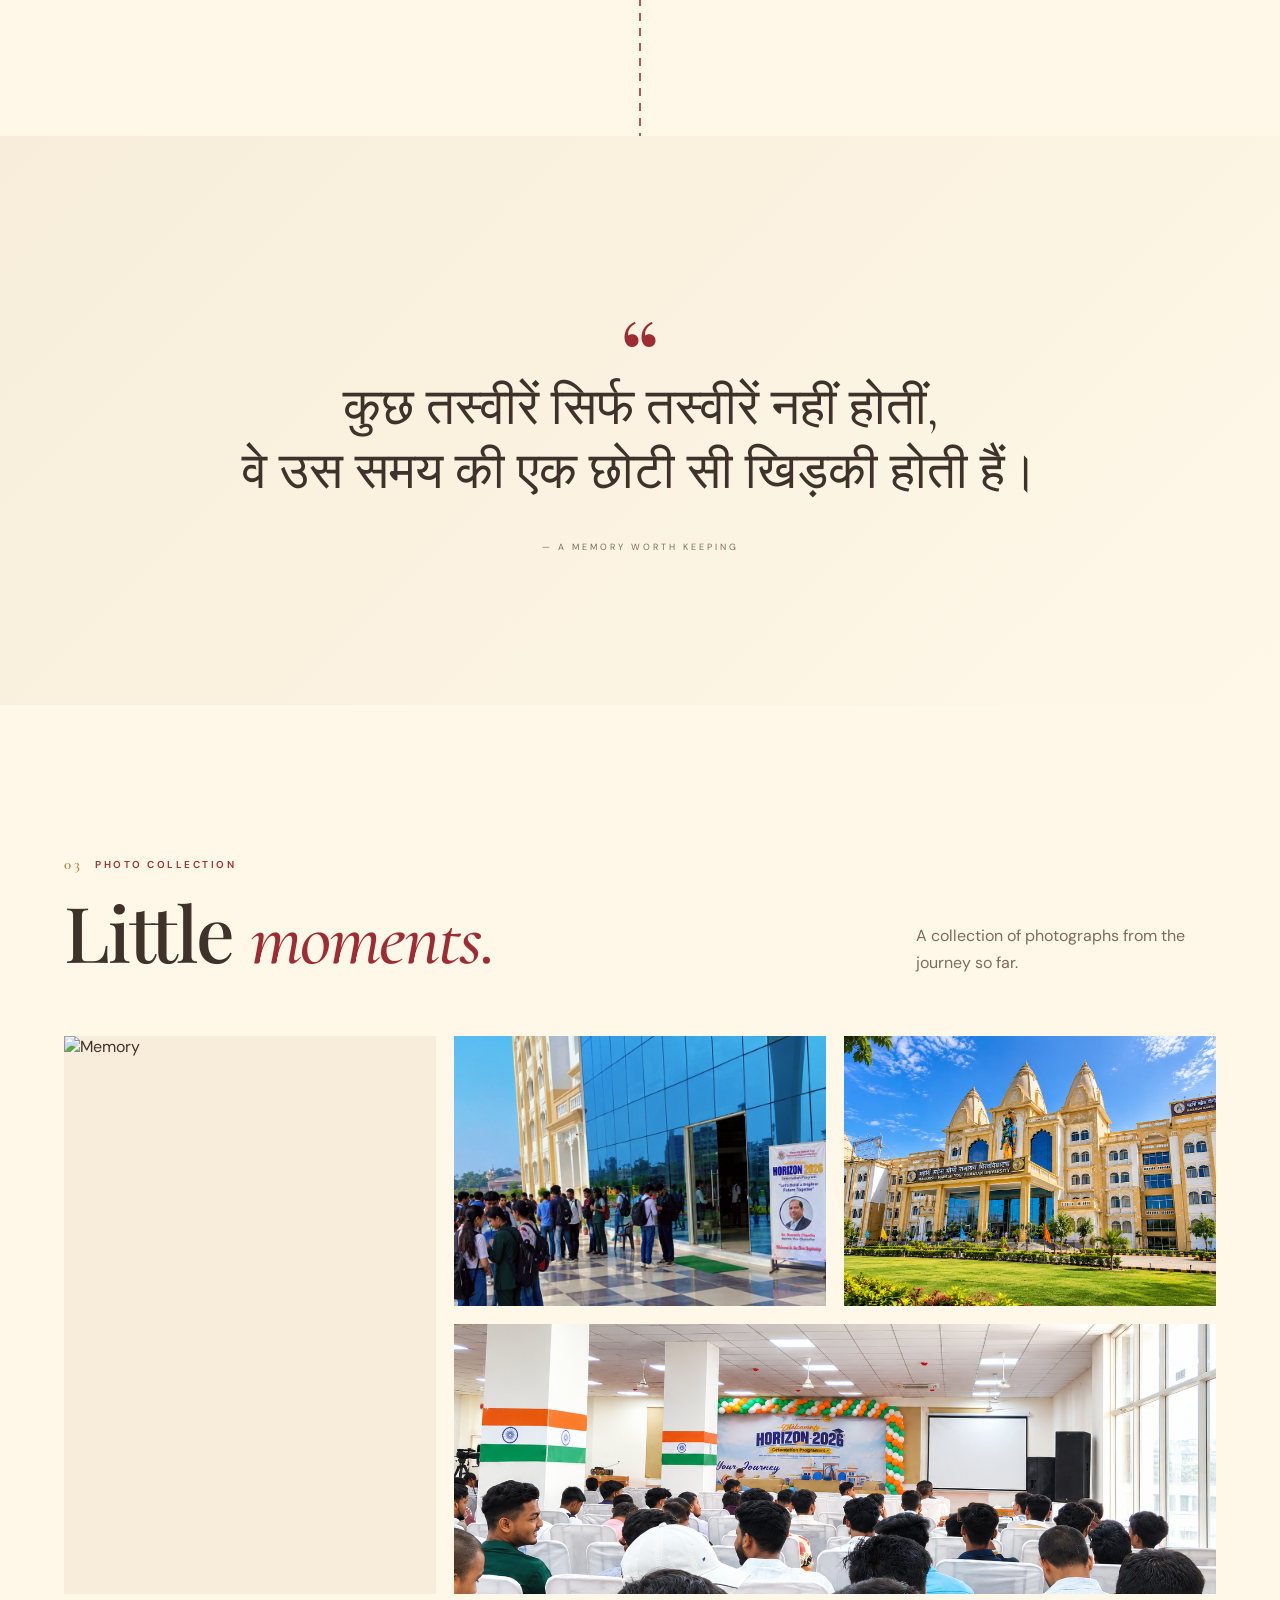
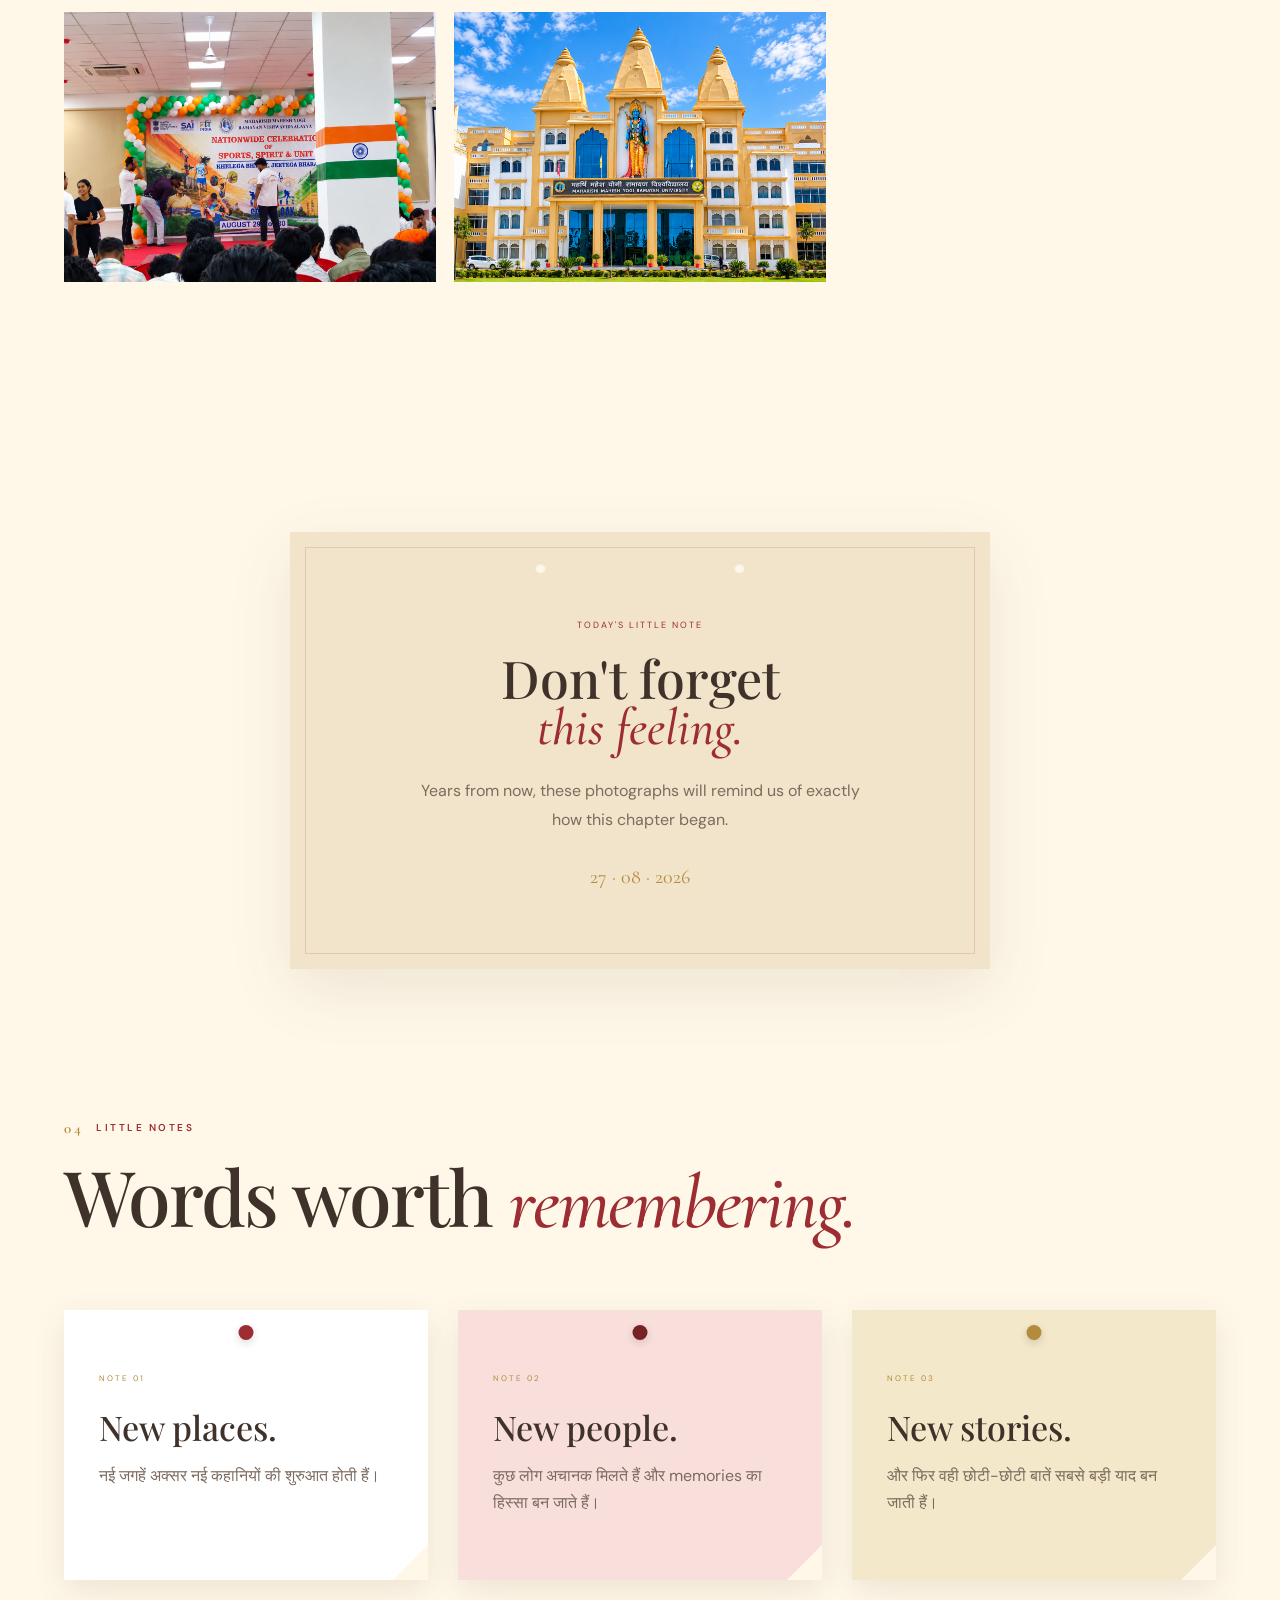
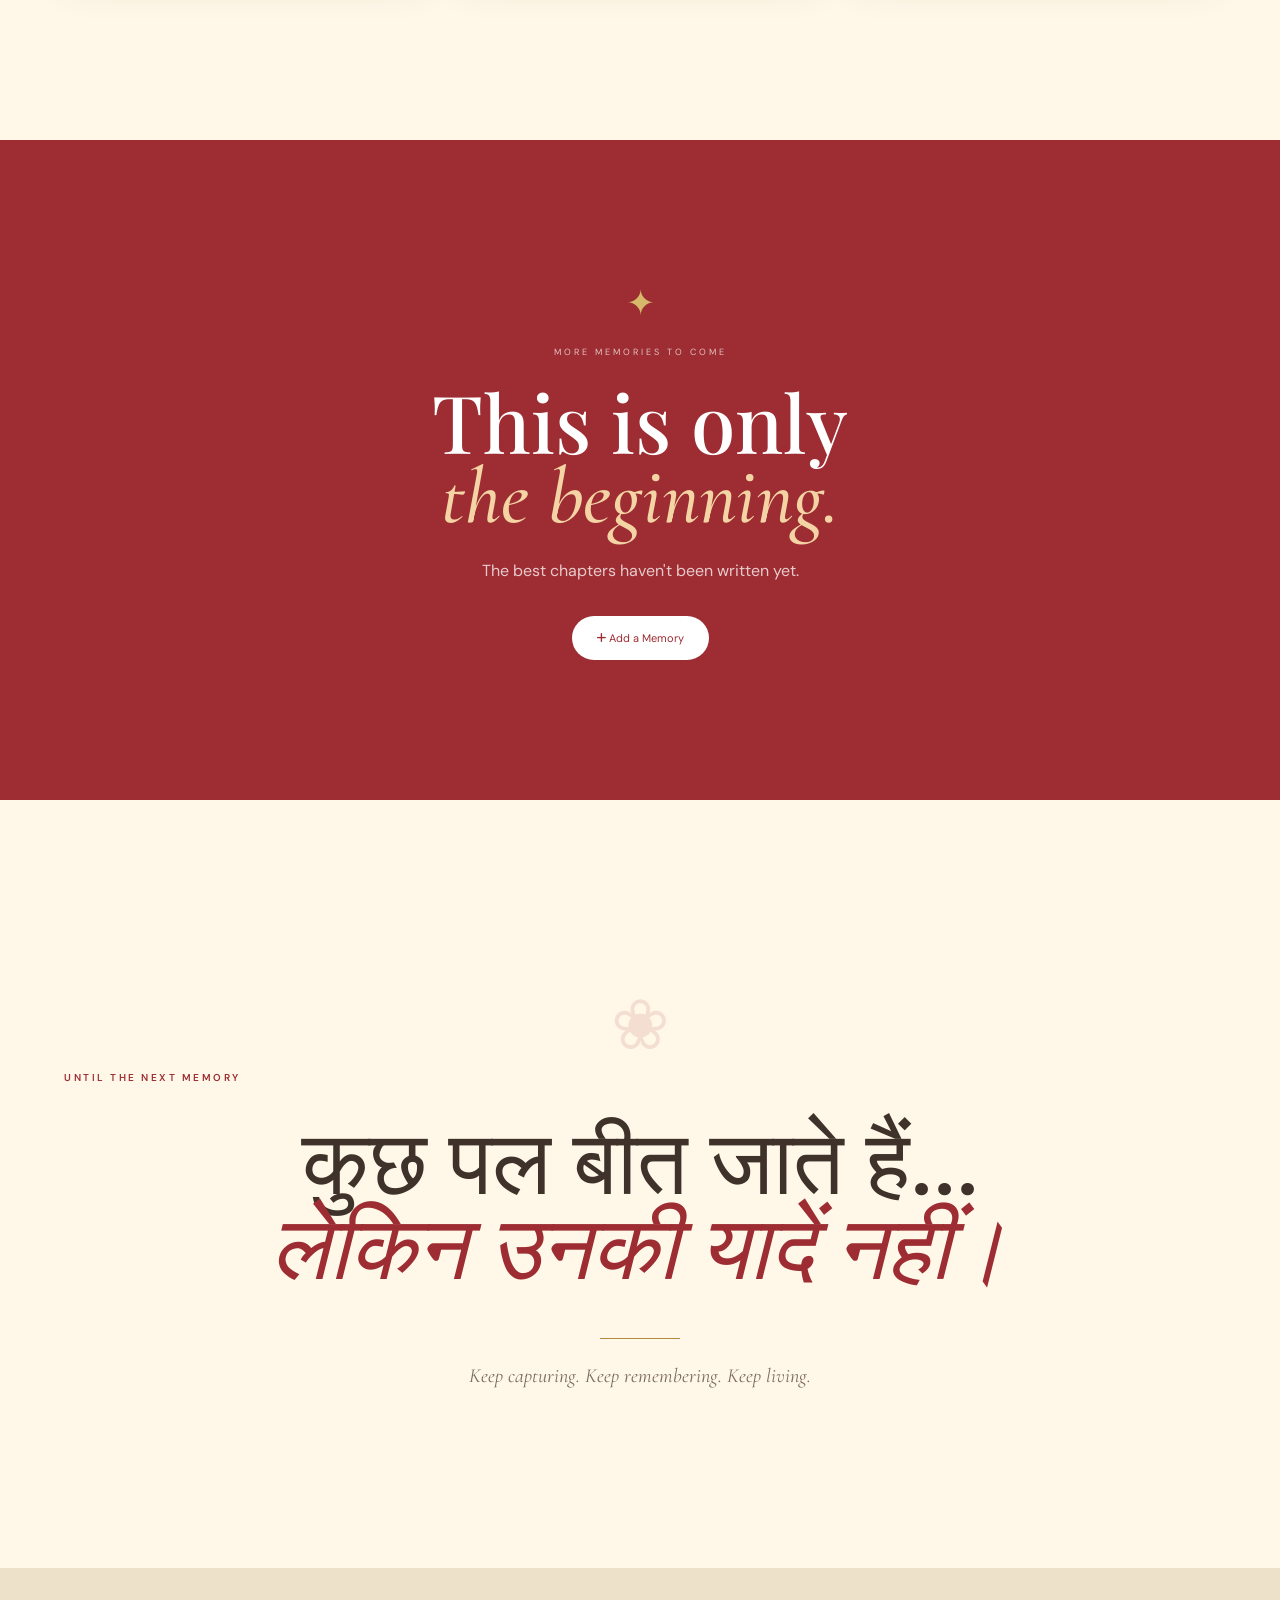
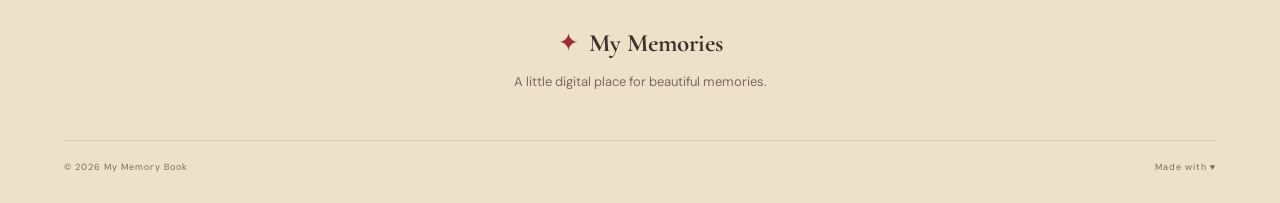
==== commit 1f9ecc8a: "Remove gallery link from index.html Removed links to the gallery in the navigation." ====
--- a/index.html
+++ b/index.html
@@ -351,13 +351,6 @@
 
             <a href="https://stdlogin.mmyrv.co.in/">
                 Student's ERP
-            </a>
-
-            <a   
-    href="gallery.html">
-    <i class="fa-solid fa-camera-retro"></i>
-    <span>Our Memory Gallery</span>
-    <i class="fa-solid fa-arrow-right" style="font-size:13px;"></i>
             </a>
 
         </nav>
@@ -416,12 +409,6 @@
                 Student's ERP
         </a>
 
-     <a   
-    href="gallery.html">
-    <i class="fa-solid fa-camera-retro"></i>
-    <span>Our Memory Gallery</span>
-    <i class="fa-solid fa-arrow-right" style="font-size:13px;"></i>
-    </a>
 
     </div>
 
